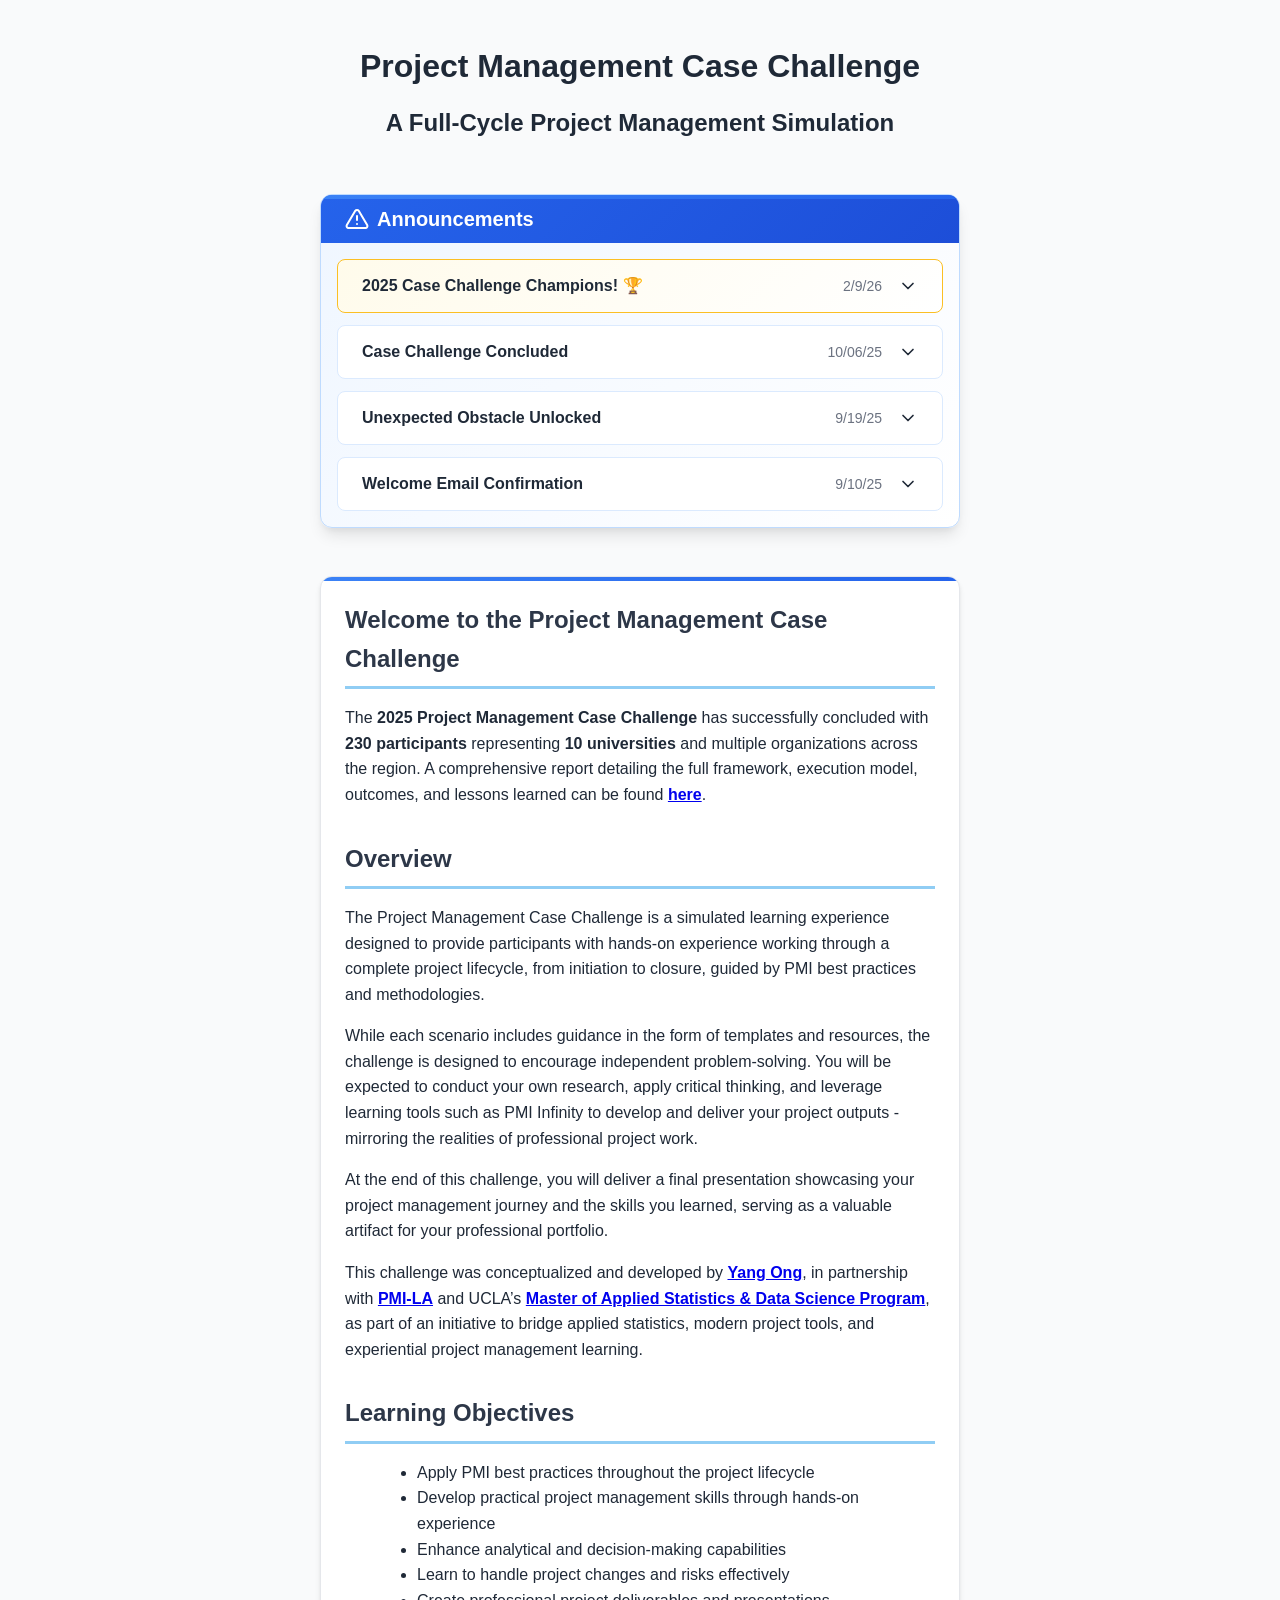
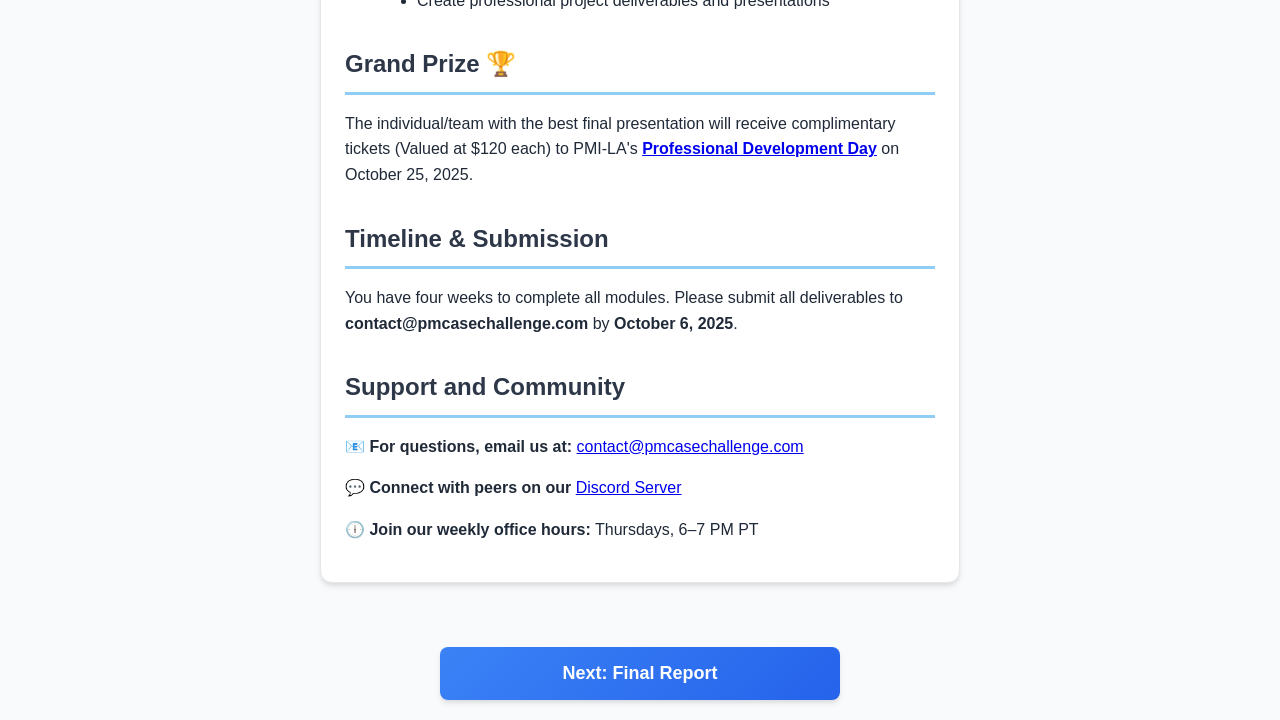
==== index.html @ cd21c866 "added final report to website" ====
<!DOCTYPE html>
<html lang="en">

<head>
    <!-- Google tag (gtag.js) -->
    <script async src="https://www.googletagmanager.com/gtag/js?id=G-WLYJXDPHVJ"></script>
    <script>
        window.dataLayer = window.dataLayer || [];
        function gtag() { dataLayer.push(arguments); }
        gtag('js', new Date());

        gtag('config', 'G-WLYJXDPHVJ');
    </script>

    <meta charset="UTF-8">
    <meta name="viewport" content="width=device-width, initial-scale=1.0">
    <meta name="description"
        content="PMI-LA Case Challenge - A comprehensive hands-on project management lifecycle experience covering initiation, planning, execution, control, and closure phases.">
    <meta name="keywords" content="PMI, project management, case study, UCLA, USC, PMP, lifecycle, PMI-LA">
    <meta name="author" content="PMI-LA in collaboration with UCLA Department of Statistics">

    <!-- Open Graph / Facebook -->
    <meta property="og:type" content="website">
    <meta property="og:url" content="">
    <meta property="og:title" content="Project Management Case Challenge">
    <meta property="og:description"
        content="Experience the complete project management lifecycle through this comprehensive case study challenge.">

    <!-- Twitter -->
    <meta property="twitter:card" content="summary_large_image">
    <meta property="twitter:title" content="Project Management Case Challenge">
    <meta property="twitter:description"
        content="Experience the complete project management lifecycle through this comprehensive case study challenge.">

    <title>Challenge Portal - Project Management Case Challenge</title>
    <link rel="stylesheet" href="styles.css">
    <!-- Favicon -->
    <link rel="apple-touch-icon" sizes="180x180" href="/favicon/apple-touch-icon.png">
    <link rel="icon" type="image/png" sizes="32x32" href="/favicon/favicon-32x32.png">
    <link rel="icon" type="image/png" sizes="16x16" href="/favicon/favicon-16x16.png">
    <link rel="manifest" href="/favicon/site.webmanifest">
    <link rel="shortcut icon" href="/favicon/favicon.ico">
    <meta name="theme-color" content="#ffffff">
    <link rel="icon" type="image/x-icon"
        href="data:image/svg+xml,<svg xmlns='http://www.w3.org/2000/svg' viewBox='0 0 100 100'><text y='.9em' font-size='90'>🏆</text></svg>">
</head>

<body>
    <div id="nav-placeholder"></div>

    <main class="main-content">
        <h1>Project Management Case Challenge</h1>
        <h2>A Full-Cycle Project Management Simulation</h2>

        <div class="announcements-section">
            <div class="announcements-header">
                <svg xmlns="http://www.w3.org/2000/svg" width="24" height="24" viewBox="0 0 24 24" fill="none"
                    stroke="currentColor" stroke-width="2" stroke-linecap="round" stroke-linejoin="round">
                    <path
                        d="M10.29 3.86L1.82 18a2 2 0 0 0 1.71 3h16.94a2 2 0 0 0 1.71-3L13.71 3.86a2 2 0 0 0-3.42 0z" />
                    <line x1="12" y1="9" x2="12" y2="13" />
                    <line x1="12" y1="17" x2="12.01" y2="17" />
                </svg>
                <h3>Announcements</h3>
            </div>
            <div class="announcements-list">
                <div class="announcement-item announcement-winners">
                    <button class="announcement-trigger" aria-expanded="false" aria-controls="announcement-winners">
                        2025 Case Challenge Champions! 🏆
                        <div class="announcement-date-inline">2/9/26</div>
                        <svg class="icon" xmlns="http://www.w3.org/2000/svg" width="20" height="20" viewBox="0 0 24 24"
                            fill="none" stroke="currentColor" stroke-width="2" stroke-linecap="round"
                            stroke-linejoin="round">
                            <polyline points="6 9 12 15 18 9"></polyline>
                        </svg>
                    </button>
                    <div id="announcement-winners" class="announcement-content" aria-hidden="true">
                        <p><strong>Congratulations to our Top 3 Teams</strong>, recognized for the strength of their
                            analysis, structure, and decision-making:</p>

                        <div class="winners-list">
                            <div class="winner-entry gold">
                                <span class="winner-medal">🥇</span>
                                <div class="winner-info">
                                    <strong>Trojan Elevare</strong> <span class="winner-school">(USC)</span>
                                    <div class="winner-members">Xiangyi Han (Cynthia Han) · Zheyu D. · Grace Liu ·
                                        Tianyi (Luka) Liu · Shloke Sanyal</div>
                                </div>
                            </div>
                            <div class="winner-entry silver">
                                <span class="winner-medal">🥈</span>
                                <div class="winner-info">
                                    <strong>The Night Knight at Nine, Victory's Mine and Always Shine</strong> <span
                                        class="winner-school">(USC)</span>
                                    <div class="winner-members">Shen Li · Yiqi Shen · Haofeng Zhang · Jessica Yue (Jiaqi
                                        Yue)</div>
                                </div>
                            </div>
                            <div class="winner-entry bronze">
                                <span class="winner-medal">🥉</span>
                                <div class="winner-info">
                                    <strong>Traveler's Data Derby</strong> <span class="winner-school">(USC)</span>
                                    <div class="winner-members">Izumi K (Izumi Kin) · Van Do · Minzy Sung · Jeremy
                                        LeMenager · Tianzi (Riley) Wu</div>
                                </div>
                            </div>
                        </div>

                        <div class="winners-carousel" id="winnersCarousel">
                            <div class="carousel-viewport">
                                <div class="carousel-track">
                                    <div class="carousel-slide active">
                                        <img src="images/PDD_Group_Photo.jpg"
                                            alt="Professional Development Day Group Photo" loading="lazy">
                                    </div>
                                    <div class="carousel-slide">
                                        <img src="images/1st_Place.jpg" alt="1st Place - Trojan Elevare" loading="lazy">
                                    </div>
                                    <div class="carousel-slide">
                                        <img src="images/2nd_Place.jpg" alt="2nd Place - The Night Knight at Nine"
                                            loading="lazy">
                                    </div>
                                    <div class="carousel-slide">
                                        <img src="images/3rd_Place.jpg" alt="3rd Place - Traveler's Data Derby"
                                            loading="lazy">
                                    </div>
                                </div>
                            </div>
                            <button class="carousel-btn carousel-prev" aria-label="Previous image">&#10094;</button>
                            <button class="carousel-btn carousel-next" aria-label="Next image">&#10095;</button>
                            <div class="carousel-dots">
                                <button class="carousel-dot active" data-index="0" aria-label="Slide 1"></button>
                                <button class="carousel-dot" data-index="1" aria-label="Slide 2"></button>
                                <button class="carousel-dot" data-index="2" aria-label="Slide 3"></button>
                                <button class="carousel-dot" data-index="3" aria-label="Slide 4"></button>
                            </div>
                        </div>
                    </div>
                </div>
                <div class="announcement-item">
                    <button class="announcement-trigger" aria-expanded="false" aria-controls="announcement-3">
                        Case Challenge Concluded
                        <div class="announcement-date-inline">10/06/25</div>
                        <svg class="icon" xmlns="http://www.w3.org/2000/svg" width="20" height="20" viewBox="0 0 24 24"
                            fill="none" stroke="currentColor" stroke-width="2" stroke-linecap="round"
                            stroke-linejoin="round">
                            <polyline points="6 9 12 15 18 9"></polyline>
                        </svg>
                    </button>
                    <div id="announcement-3" class="announcement-content" aria-hidden="true">
                        <p>The case challenge has officially concluded. Thank you for your participation! Results will
                            be announced soon.</p>
                    </div>
                </div>
                <div class="announcement-item">
                    <button class="announcement-trigger" aria-expanded="false" aria-controls="announcement-2">
                        Unexpected Obstacle Unlocked
                        <div class="announcement-date-inline">9/19/25</div>
                        <svg class="icon" xmlns="http://www.w3.org/2000/svg" width="20" height="20" viewBox="0 0 24 24"
                            fill="none" stroke="currentColor" stroke-width="2" stroke-linecap="round"
                            stroke-linejoin="round">
                            <polyline points="6 9 12 15 18 9"></polyline>
                        </svg>
                    </button>
                    <div id="announcement-2" class="announcement-content" aria-hidden="true">
                        <p>The passcode for the unexpected obstacle scenario has been sent out via email to all
                            participants. If you did not, please contact us at <a
                                href="mailto:contact@pmcasechallenge.com">contact@pmcasechallenge.com</a>.</p>
                    </div>
                </div>
                <div class="announcement-item">
                    <button class="announcement-trigger" aria-expanded="false" aria-controls="announcement-1">
                        Welcome Email Confirmation
                        <div class="announcement-date-inline">9/10/25</div>
                        <svg class="icon" xmlns="http://www.w3.org/2000/svg" width="20" height="20" viewBox="0 0 24 24"
                            fill="none" stroke="currentColor" stroke-width="2" stroke-linecap="round"
                            stroke-linejoin="round">
                            <polyline points="6 9 12 15 18 9"></polyline>
                        </svg>
                    </button>
                    <div id="announcement-1" class="announcement-content" aria-hidden="true">
                        <p>Participants who registered before 9/8 should have received a welcome email titled "Welcome
                            to the PMI-LA Case Challenge!" (It might be in your spam folder). If you did not receive it,
                            please contact us at <a
                                href="mailto:contact@pmcasechallenge.com">contact@pmcasechallenge.com</a>
                            to confirm your registration.</p>
                    </div>
                </div>
            </div>
        </div>

        <section class="content-section">
            <div class="section-content">
                <h2>Welcome to the Project Management Case Challenge</h2>

                <p>The <b>2025 Project Management Case Challenge</b> has successfully concluded with <b>230
                        participants</b> representing <b>10 universities</b> and multiple organizations across the
                    region. A comprehensive report detailing the full framework, execution model, outcomes, and lessons
                    learned can be found <a href="report/PM_Case_Challenge_Final_Report.pdf"
                        target="_blank"><b>here</b></a>.
                </p>

                <h2>Overview</h2>
                <div class="overview-content">
                    <p>The Project Management Case Challenge is a simulated learning experience designed to provide
                        participants with hands-on experience working through
                        a complete project lifecycle, from initiation to closure, guided by PMI best practices and
                        methodologies.</p>
                    <p>While each scenario includes guidance in the form of templates and resources, the challenge is
                        designed to encourage independent problem-solving.
                        You will be expected to conduct your own research, apply critical thinking, and leverage
                        learning tools such as PMI Infinity to develop and deliver
                        your project outputs - mirroring the realities of professional project work.</p>
                    <p>At the end of this challenge, you will deliver a final presentation showcasing your project
                        management journey and the skills you learned, serving as a valuable artifact for your
                        professional portfolio.</p>
                </div>

                <p>This challenge was conceptualized and developed by <b><a href="https://www.linkedin.com/in/yang-ong/"
                            target="_blank">Yang Ong</a></b>,
                    in partnership with <b><a href="https://pmi-la.org/" target="_blank">PMI-LA</a></b>
                    and UCLA’s <b><a href="https://master.stat.ucla.edu/" target="_blank">Master of Applied Statistics &
                            Data Science Program</a></b>, as part of an initiative to bridge applied statistics,
                    modern project tools, and experiential project management learning.</p>

                <h2>Learning Objectives</h2>
                <ul>
                    <li>Apply PMI best practices throughout the project lifecycle</li>
                    <li>Develop practical project management skills through hands-on experience</li>
                    <li>Enhance analytical and decision-making capabilities</li>
                    <li>Learn to handle project changes and risks effectively</li>
                    <li>Create professional project deliverables and presentations</li>
                </ul>

                <h2>Grand Prize 🏆</h2>
                <p>The individual/team with the best final presentation will receive complimentary tickets (Valued at
                    $120 each) to PMI-LA's <strong><a href="https://pmi-la.org/calendar?eventId=408"
                            target="_blank">Professional Development Day</a></strong> on October 25, 2025.</p>

                <h2>Timeline & Submission</h2>
                <p>You have four weeks to complete all modules. Please submit all deliverables to
                    <strong>contact@pmcasechallenge.com</strong> by <strong>October 6, 2025</strong>.
                </p>

                <h2>Support and Community</h2>
                <p>📧 <b>For questions, email us at:</b> <a
                        href="mailto:contact@pmcasechallenge.com">contact@pmcasechallenge.com</a></p>
                <p>💬 <b>Connect with peers on our</b> <a href="https://discord.gg/9Ban7r3ssU">Discord Server</a></p>
                <p>🕕 <b>Join our weekly office hours:</b> Thursdays, 6–7 PM PT</p>
            </div>
        </section>

        <div class="navigation-buttons">
            <a href="report.html" class="button">Next: Final Report</a>
        </div>
    </main>

    <script src="navigation.js"></script>
    <script src="config.js"></script>
    <script src="countdown.js"></script>
    <script src="announcements.js"></script>
</body>

</html>
---- styles.css ----
/*! 
 * PMI-LA Case Study Challenge Stylesheet
 * Modern, responsive design for educational tech platform
 * Includes normalize.css v8.0.1 integration
 */

/* ==========================================================================
   CSS RESET & NORMALIZE (integrated)
   ========================================================================== */
html {
  line-height: 1.15;
  -webkit-text-size-adjust: 100%;
}

body {
  margin: 0;
}

main {
  display: block;
}

hr {
  box-sizing: content-box;
  height: 0;
  overflow: visible;
}

pre {
  font-family: monospace, monospace;
  font-size: 1em;
}

a {
  background-color: transparent;
}

b,
strong {
  font-weight: bolder;
}

small {
  font-size: 80%;
}

button,
input,
select,
textarea {
  font-family: inherit;
  font-size: 100%;
  line-height: 1.15;
  margin: 0;
}

button,
input {
  overflow: visible;
}

button,
select {
  text-transform: none;
}

button,
[type="button"],
[type="reset"],
[type="submit"] {
  -webkit-appearance: button;
}

button::-moz-focus-inner,
[type="button"]::-moz-focus-inner,
[type="reset"]::-moz-focus-inner,
[type="submit"]::-moz-focus-inner {
  border-style: none;
  padding: 0;
}

button:-moz-focusring,
[type="button"]:-moz-focusring,
[type="reset"]:-moz-focusring,
[type="submit"]:-moz-focusring {
  outline: 1px dotted ButtonText;
}

details {
  display: block;
}

summary {
  display: list-item;
}

template {
  display: none;
}

[hidden] {
  display: none;
}

/* ==========================================================================
   DESIGN SYSTEM - CSS CUSTOM PROPERTIES
   ========================================================================== */
:root {
  /* Color System */
  --primary-50: #eff6ff;
  --primary-100: #dbeafe;
  --primary-200: #bfdbfe;
  --primary-300: #93c5fd;
  --primary-400: #60a5fa;
  --primary-500: #3b82f6;
  --primary-600: #2563eb;
  --primary-700: #1d4ed8;
  --primary-800: #1e40af;
  --primary-900: #1e3a8a;

  --gray-50: #f9fafb;
  --gray-100: #f3f4f6;
  --gray-200: #e5e7eb;
  --gray-300: #d1d5db;
  --gray-400: #9ca3af;
  --gray-500: #6b7280;
  --gray-600: #4b5563;
  --gray-700: #374151;
  --gray-800: #1f2937;
  --gray-900: #111827;

  --success-500: #10b981;
  --warning-500: #f59e0b;
  --error-500: #ef4444;

  /* Typography */
  --font-family-sans: -apple-system, BlinkMacSystemFont, 'Segoe UI', Roboto, 'Helvetica Neue', Arial, sans-serif;
  --font-family-mono: 'SF Mono', Monaco, 'Cascadia Code', 'Roboto Mono', Consolas, 'Courier New', monospace;

  /* Spacing Scale */
  --space-1: 0.25rem;
  --space-2: 0.5rem;
  --space-3: 0.75rem;
  --space-4: 1rem;
  --space-5: 1.25rem;
  --space-6: 1.5rem;
  --space-8: 2rem;
  --space-10: 2.5rem;
  --space-12: 3rem;
  --space-16: 4rem;
  --space-20: 5rem;

  /* Layout */
  --sidebar-width: 320px;
  --content-max-width: 900px;
  --header-height: 60px;

  /* Shadows */
  --shadow-sm: 0 1px 2px 0 rgba(0, 0, 0, 0.05);
  --shadow-md: 0 4px 6px -1px rgba(0, 0, 0, 0.1), 0 2px 4px -1px rgba(0, 0, 0, 0.06);
  --shadow-lg: 0 10px 15px -3px rgba(0, 0, 0, 0.1), 0 4px 6px -2px rgba(0, 0, 0, 0.05);
  --shadow-xl: 0 20px 25px -5px rgba(0, 0, 0, 0.1), 0 10px 10px -5px rgba(0, 0, 0, 0.04);

  /* Border Radius */
  --radius-sm: 0.25rem;
  --radius-md: 0.375rem;
  --radius-lg: 0.5rem;
  --radius-xl: 0.75rem;
  --radius-2xl: 1rem;
  --radius-full: 9999px;

  /* Transitions */
  --transition-fast: 150ms ease;
  --transition-base: 250ms ease;
  --transition-slow: 350ms ease;
}

/* ==========================================================================
   BASE STYLES
   ========================================================================== */
* {
  box-sizing: border-box;
}

html {
  font-size: 16px;
  scroll-behavior: smooth;
}

body {
  font-family: var(--font-family-sans);
  line-height: 1.6;
  color: var(--gray-800);
  background-color: var(--gray-50);
  display: flex;
  min-height: 100vh;
  -webkit-font-smoothing: antialiased;
  -moz-osx-font-smoothing: grayscale;
}

/* ==========================================================================
   SIDEBAR NAVIGATION
   ========================================================================== */
/* Sidebar Navigation */
.sidebar {
  background-color: #edf7ff;
  /* Very light blue background */
  position: fixed;
  top: 0;
  left: 0;
  width: 300px;
  height: 100vh;
  overflow-y: auto;
  padding: 20px;
  border-right: 1px solid #e0e0e0;
  transition: transform 0.3s ease;
  z-index: 1000;
}

@media (max-width: 1024px) {
  .sidebar {
    transform: translateX(-100%);
    /* Hide by default on mobile */
  }

  .sidebar.active {
    transform: translateX(0);
    /* Show when active */
  }
}

.sidebar h1 {
  font-size: 1.5rem;
  font-weight: 700;
  margin-bottom: var(--space-6);
  color: var(--primary-800);
  text-align: center;
  padding-bottom: var(--space-4);
  border-bottom: 4px solid var(--primary-200);
  background: linear-gradient(135deg, var(--primary-600), var(--primary-700));
  -webkit-background-clip: text;
  -webkit-text-fill-color: transparent;
  background-clip: text;
}

.sidebar ul {
  list-style: none;
  margin: 0;
  padding: 0;
}

.sidebar li {
  margin-bottom: var(--space-1);
}

.sidebar a {
  color: var(--gray-700);
  text-decoration: none;
  display: block;
  padding: var(--space-3) var(--space-4);
  border-radius: var(--radius-lg);
  transition: all var(--transition-base);
  font-size: 0.9375rem;
  font-weight: 500;
  border-left: 3px solid transparent;
  position: relative;
  overflow: hidden;
}

.sidebar a::before {
  content: '';
  position: absolute;
  top: 0;
  left: 0;
  right: 0;
  bottom: 0;
  background: linear-gradient(135deg, var(--primary-100), var(--primary-50));
  opacity: 0;
  transition: opacity var(--transition-base);
  z-index: -1;
}

.sidebar a:hover {
  color: var(--primary-700);
  transform: translateX(var(--space-1));
  border-left-color: var(--primary-400);
  box-shadow: var(--shadow-md);
}

.sidebar a:hover::before {
  opacity: 1;
}

.sidebar a.active {
  background: linear-gradient(135deg, var(--primary-100), var(--primary-50));
  color: var(--primary-800);
  font-weight: 600;
  border-left-color: var(--primary-600);
  box-shadow: var(--shadow-md);
}

.sidebar .sub-item {
  padding-left: var(--space-8);
  font-size: 0.875rem;
}

.sidebar .sub-item .sub-item {
  padding-left: var(--space-10);
  font-size: 0.8125rem;
}

/* Navigation Intro Section Styling */
.sidebar .intro-section a {
  display: block;
  padding: 8px 12px;
  border-radius: 4px;
  margin: 4px 0;
}

.sidebar .intro-section a:hover {
  background-color: #cce7ff;
  /* Slightly darker blue on hover */
}

.sidebar .intro-section a[aria-current="page"],
.sidebar .intro-section a.active {
  background-color: #a0cdf7;
  /* Darker blue for selected state */
}

/* Navigation Divider Styling */

/* Ensure divider spans full width */
.sidebar ul .nav-divider {
  margin-left: -20px;
  margin-right: -20px;
  padding: 0 20px;
}

/* ==========================================================================
   MAIN CONTENT LAYOUT
   ========================================================================== */
/* Main content layout adjustments */
.main-content {
  margin-left: 300px;
  /* Width of nav sidebar */
  margin-right: 280px;
  /* Width of right sidebar */
  padding: var(--space-12) var(--space-8);
  display: flex;
  flex-direction: column;
  align-items: center;
  /* Center children horizontally */
  width: calc(100% - 580px);
  /* Total width minus both sidebars */
}

@media (max-width: 1024px) {
  .main-content {
    margin-left: 0;
    margin-right: 0;
    width: 100%;
    padding: var(--space-6) var(--space-4);
  }
}

/* Card Components */
.main-content section {
  margin-bottom: 2rem;
  padding: var(--space-6);
  background: white;
  border-radius: var(--radius-xl);
  box-shadow: var(--shadow-md);
  border: 1px solid var(--gray-200);
  transition: all var(--transition-base);
  position: relative;
  overflow: hidden;
  width: 100%;
  /* Take full width of the centered container */
}

.main-content section::before {
  content: '';
  position: absolute;
  top: 0;
  left: 0;
  right: 0;
  height: 4px;
  background: linear-gradient(135deg, var(--primary-500), var(--primary-600));
}

.main-content section:hover {
  box-shadow: var(--shadow-lg);
  transform: translateY(-2px);
}

/* Button Components */
.button {
  display: inline-flex;
  align-items: center;
  justify-content: center;
  padding: var(--space-3) var(--space-6);
  background: linear-gradient(135deg, var(--primary-500), var(--primary-600));
  color: white;
  text-decoration: none;
  border-radius: var(--radius-lg);
  font-weight: 600;
  font-size: 1.125rem;
  transition: all var(--transition-base);
  border: none;
  cursor: pointer;
  box-shadow: var(--shadow-md);
  position: relative;
  overflow: hidden;
}

.button::before {
  content: '';
  position: absolute;
  top: 0;
  left: -100%;
  width: 100%;
  height: 100%;
  background: linear-gradient(90deg, transparent, rgba(255, 255, 255, 0.2), transparent);
  transition: left var(--transition-slow);
}

.button:hover {
  transform: translateY(-2px);
  box-shadow: var(--shadow-lg);
  background: linear-gradient(135deg, var(--primary-600), var(--primary-700));
}

.button:hover::before {
  left: 100%;
}

.button:active {
  transform: translateY(0);
}

/* Navigation Buttons */
.navigation-buttons {
  display: flex;
  justify-content: center;
  gap: var(--space-8);
  margin-top: var(--space-8);
  width: 100%;
}

.navigation-buttons .button {
  flex: 1;
  /* Make buttons take equal width */
  max-width: 400px;
  /* Prevent buttons from getting too wide */
  text-align: center;
  white-space: normal;
  /* Allow text to wrap if needed */
}

/* Mystery Button System */
.scenario-buttons {
  display: flex;
  gap: var(--space-4);
  justify-content: center;
  margin: var(--space-8) 0;
  flex-wrap: wrap;
}

.mystery-button {
  background: linear-gradient(135deg, #667eea 0%, #764ba2 100%);
  color: white;
  border: none;
  padding: var(--space-4) var(--space-8);
  border-radius: var(--radius-full);
  font-size: 1.125rem;
  font-weight: 600;
  cursor: pointer;
  transition: all var(--transition-base);
  box-shadow: var(--shadow-lg);
  position: relative;
  overflow: hidden;
  min-width: 160px;
}

.mystery-button::before {
  content: '';
  position: absolute;
  top: 50%;
  left: 50%;
  width: 0;
  height: 0;
  background: rgba(255, 255, 255, 0.2);
  border-radius: 50%;
  transition: all var(--transition-slow);
  transform: translate(-50%, -50%);
}

.mystery-button:hover {
  transform: translateY(-4px);
  box-shadow: var(--shadow-xl);
}

.mystery-button:hover::before {
  width: 300px;
  height: 300px;
}

.mystery-button:active {
  transform: translateY(-2px);
}

.mystery-button.selected {
  background: linear-gradient(135deg, var(--success-500), #059669);
  box-shadow: 0 4px 15px rgba(16, 185, 129, 0.4);
}

.scenario-content {
  margin-top: var(--space-8);
  padding: var(--space-8);
  background: linear-gradient(135deg, var(--primary-50), var(--gray-50));
  border-radius: var(--radius-xl);
  border: 1px solid var(--primary-200);
  animation: fadeInUp 0.5s ease-out;
  box-shadow: var(--shadow-md);
}

@keyframes fadeInUp {
  from {
    opacity: 0;
    transform: translateY(20px);
  }

  to {
    opacity: 1;
    transform: translateY(0);
  }
}

/* Placeholder Text */
.placeholder-text {
  color: var(--gray-500);
  font-style: italic;
  padding: var(--space-4);
  background: var(--gray-100);
  border-radius: var(--radius-lg);
  border-left: 4px solid var(--gray-300);
}

/* Overview Components */
.overview-content {
  color: var(--gray-800);
}

.overview-content p {
  color: var(--gray-800);
  text-decoration: none;
}

.overview {
  background: linear-gradient(135deg, var(--primary-50), var(--gray-50));
  border: 1px solid var(--primary-200);
}

.lifecycle-overview {
  margin-top: var(--space-8);
}

.lifecycle-stages {
  display: grid;
  grid-template-columns: repeat(auto-fit, minmax(200px, 1fr));
  gap: var(--space-6);
  margin-top: var(--space-6);
}

.stage {
  background: white;
  padding: var(--space-6);
  border-radius: var(--radius-lg);
  box-shadow: var(--shadow-sm);
  border: 1px solid var(--gray-200);
  transition: all var(--transition-base);
  text-align: center;
}

.stage:hover {
  transform: translateY(-4px);
  box-shadow: var(--shadow-md);
}

.stage h5 {
  color: var(--primary-700);
  font-weight: 700;
  margin-bottom: var(--space-2);
}

/* Timeline Components */
.timeline-breakdown {
  display: grid;
  grid-template-columns: repeat(auto-fit, minmax(200px, 1fr));
  gap: var(--space-4);
  margin-top: var(--space-6);
}

.timeline-item {
  background: linear-gradient(135deg, var(--primary-50), white);
  padding: var(--space-4);
  border-radius: var(--radius-lg);
  border: 1px solid var(--primary-200);
  text-align: center;
  transition: all var(--transition-base);
}

.timeline-item:hover {
  transform: scale(1.02);
  box-shadow: var(--shadow-md);
}

.timeline-item h5 {
  color: var(--primary-700);
  font-weight: 700;
}

/* Links */
.discord-link {
  color: var(--primary-600);
  text-decoration: underline;
  font-weight: 600;
  transition: color var(--transition-fast);
}

.discord-link:hover {
  color: var(--primary-700);
}

/* Start Button */
.start-button {
  text-align: center;
  margin-top: var(--space-16);
}

.start-button .button {
  font-size: 1.125rem;
  padding: var(--space-4) var(--space-10);
  background: linear-gradient(135deg, var(--success-500), #059669);
}

.start-button .button:hover {
  background: linear-gradient(135deg, #059669, #047857);
}

/* Remove custom guidelines styling */
.challenge-overview,
.module-components,
.rubric-sections {
  /* Reset to default styles */
  margin: 0;
  padding: 0;
}

.main-content ul,
.main-content ol {
  margin-left: 2rem;
}

/* Basic table styling */
.rubric-table {
  width: 100%;
  border-collapse: collapse;
  margin: 1rem 0;
}

.rubric-table th,
.rubric-table td {
  padding: 0.75rem;
  text-align: left;
  border: 1px solid #ddd;
}

.rubric-table th {
  background-color: #f5f5f5;
  font-weight: bold;
}

.rubric-table tr:nth-child(even) {
  background-color: #f9f9f9;
}

/* Content Table Styling */
.content-table {
  width: 100%;
  border-collapse: collapse;
  margin: 1rem 0;
}

.content-table td {
  padding: 1rem;
  border-bottom: 1px solid #e2e8f0;
  vertical-align: top;
}

.content-table tr:last-child td {
  border-bottom: none;
}

.content-table td:first-child {
  width: 25%;
  white-space: nowrap;
  color: #2d3748;
}

.content-table td:last-child {
  color: #4a5568;
}

.content-table tr:hover {
  background-color: #f7fafc;
}

/* Event Card Grid Styling */
.event-card-grid {
  display: grid;
  grid-template-columns: repeat(3, 1fr);
  gap: 2rem;
  margin: 2rem 0;
}

.event-detail {
  text-align: center;
  padding: 1.5rem;
  background: white;
  border-radius: var(--radius-lg);
  box-shadow: var(--shadow-sm);
}

.event-detail strong {
  display: block;
  margin-bottom: 1rem;
  color: var(--primary-600);
  font-size: 1.1rem;
}

.event-detail p {
  margin: 0;
  line-height: 1.5;
}

/* Content Section Styling */
.content-section {
  margin-bottom: 2rem;
}

.section-content h2 {
  color: #2d3748;
  font-size: 1.5rem;
  margin-top: 2rem;
  margin-bottom: 1rem;
  padding-bottom: 0.5rem;
  border-bottom: 3px solid #90cdf4;
}

.section-content h2:first-child {
  margin-top: 0;
}

.section-content p {
  margin-bottom: 1rem;
  line-height: 1.6;
}

.section-content ul {
  margin-bottom: 2rem;
}

/* Resource Category Styling */
.resource-category {
  margin-bottom: 2rem;
}

.resource-category h3 {
  color: #2d3748;
  font-size: 1.1rem;
  margin-bottom: 1rem;
}

.document-links {
  display: flex;
  flex-direction: column;
  gap: 0.75rem;
  align-items: flex-start;
  /* Align items to the start of the container */
}

.document-links-group {
  display: flex;
  flex-direction: column;
  gap: 0.75rem;
  align-items: flex-start;
  /* Align items to the start of the container */
}

.document-link {
  display: inline-flex;
  /* Changed to inline-flex */
  align-items: center;
  padding: 0.75rem 1rem;
  background-color: #f7fafc;
  border: 1px solid #e2e8f0;
  border-radius: 6px;
  color: #2d3748;
  text-decoration: none;
  transition: all 0.2s ease;
  white-space: nowrap;
  /* Keep text in one line */
}

.document-link:hover {
  background-color: #edf2f7;
  border-color: #cbd5e0;
  transform: translateY(-1px);
  box-shadow: 0 2px 4px rgba(0, 0, 0, 0.05);
}

.document-link .icon {
  margin-right: 0.75rem;
  font-size: 1.25rem;
}

/* ==========================================================================
   RESPONSIVE DESIGN
   ========================================================================== */

/* Tablet */
@media (max-width: 1024px) {
  :root {
    --sidebar-width: 280px;
  }

  .main-content {
    padding: var(--space-8) var(--space-6);
  }

  .lifecycle-stages {
    grid-template-columns: repeat(auto-fit, minmax(180px, 1fr));
  }
}

/* Mobile */
@media (max-width: 768px) {
  body {
    flex-direction: column;
  }

  .sidebar {
    width: 85%;
    max-width: 300px;
  }

  .right-sidebar {
    width: 85%;
    max-width: 300px;
  }

  .main-content {
    margin-left: 0;
    margin-right: 0;
    padding: var(--space-6) var(--space-4);
    width: 100%;
  }

  .main-content h1 {
    font-size: 2rem;
    margin-bottom: var(--space-6);
  }

  /* Adjust grid layouts for mobile */
  .event-card-grid,
  .timeline-breakdown,
  .lifecycle-stages {
    grid-template-columns: 1fr;
    gap: var(--space-4);
  }

  /* Make tables scrollable on mobile */
  .table-container {
    overflow-x: auto;
    -webkit-overflow-scrolling: touch;
    margin: 0 -1rem;
    padding: 0 1rem;
  }

  /* Adjust buttons for better mobile tapping */
  .button,
  .mystery-button,
  .document-link {
    padding: var(--space-4) var(--space-6);
    min-height: 44px;
    /* Minimum tap target size */
  }

  .navigation-buttons {
    flex-direction: column;
    gap: var(--space-4);
  }

  .navigation-buttons .button {
    width: 100%;
  }

  /* Improve readability on mobile */
  p,
  li {
    font-size: 1rem;
    line-height: 1.6;
  }

  h2 {
    font-size: 2rem;
  }

  h3 {
    font-size: 1.5rem;
  }

  /* Adjust spacing */
  .section {
    margin-bottom: var(--space-8);
    padding: var(--space-4);
  }
}

/* Small Mobile */
@media (max-width: 480px) {
  .main-content {
    padding: var(--space-4) var(--space-3);
  }

  .main-content section {
    padding: var(--space-6);
    margin-bottom: var(--space-8);
  }

  .navigation-buttons {
    flex-direction: column;
    align-items: center;
  }
}

/* ==========================================================================
   ACCESSIBILITY & FOCUS STATES
   ========================================================================== */
@media (prefers-reduced-motion: reduce) {
  * {
    animation-duration: 0.01ms !important;
    animation-iteration-count: 1 !important;
    transition-duration: 0.01ms !important;
  }
}

.button:focus,
.mystery-button:focus,
.sidebar a:focus {
  outline: 2px solid var(--primary-500);
  outline-offset: 2px;
}

/* High contrast mode support */
@media (prefers-contrast: high) {
  :root {
    --primary-500: #1d4ed8;
    --gray-700: #000000;
    --gray-800: #000000;
  }
}

/* Right Sidebar */
.right-sidebar {
  position: fixed;
  top: 0;
  right: 0;
  width: 280px;
  height: 100vh;
  background-color: #edf7ff;
  padding: 20px;
  border-left: 1px solid #e2e8f0;
  box-shadow: -2px 0 4px rgba(0, 0, 0, 0.05);
  transition: transform 0.3s ease;
  z-index: 1000;
}

@media (max-width: 1024px) {
  .right-sidebar {
    transform: translateX(100%);
    /* Hide by default on mobile */
    width: 100%;
    max-width: 280px;
  }

  .right-sidebar.active {
    transform: translateX(0);
    /* Show when active */
  }
}

/* Countdown Widget */
.countdown-widget {
  margin-top: 20px;
  background: white;
  border-radius: 12px;
  padding: 20px;
  box-shadow: 0 4px 6px rgba(0, 0, 0, 0.05);
}

.current-date {
  margin-bottom: 25px;
}

.date-display {
  text-align: left;
}

.date-display h3 {
  font-size: 1.0rem;
  font-weight: 700;
  color: #1a202c;
  margin-bottom: 4px;
}

.date-display p {
  font-size: 1.1rem;
  font-weight: 600;
  color: #1a202c;
}

.progress-section {
  padding: 15px 0;
}

.progress-container {
  margin-bottom: 25px;
}

.progress-label {
  font-size: 0.9rem;
  color: #4a5568;
  margin-bottom: 8px;
  font-weight: 500;
}

.progress-bar {
  width: 100%;
  height: 20px;
  /* Increased from 10px */
  background-color: #e2e8f0;
  border-radius: 10px;
  /* Increased to match new height */
  overflow: hidden;
  position: relative;
}

#progress-fill {
  height: 100%;
  background: linear-gradient(90deg, #4299e1, #2b6cb0);
  transition: width 0.5s ease;
  position: relative;
}

.progress-text {
  position: absolute;
  left: 50%;
  top: 50%;
  transform: translate(-50%, -50%);
  font-size: 0.9rem;
  color: white;
  font-weight: 700;
  text-shadow: 0 1px 2px rgba(0, 0, 0, 0.3);
  z-index: 1;
  padding: 0 6px;
  white-space: nowrap;
}

/* Add a dark background behind the text for better visibility when progress is low */
.progress-text::before {
  content: '';
  position: absolute;
  left: -4px;
  right: -4px;
  top: -4px;
  bottom: -4px;
  background: rgba(0, 0, 0, 0.2);
  border-radius: 3px;
  z-index: -1;
}

.countdown-info {
  display: flex;
  flex-direction: column;
  gap: 20px;
}

.next-module h4,
.final-deadline h4 {
  font-size: 1.1rem;
  color: #1a202c;
  margin-bottom: 4px;
  font-weight: 700;
}

.next-module p,
.final-deadline p {
  font-size: 0.9rem;
  color: #1a202c;
  font-weight: 600;
  line-height: 1.4;
}

/* Adjust main content margin for right sidebar */
.main-content {
  margin-left: 300px;
  /* Only nav sidebar width */
  margin-right: 300px;
  /* Right sidebar width + padding */
  padding: 20px;
}

.main-content h1+h2 {
  margin-top: -10px;
  /* Reduce space between h1 and h2 */
}

/* Mobile Menu Button */
.menu-button {
  display: none;
  position: fixed;
  top: 1rem;
  left: 1rem;
  z-index: 1100;
  background: var(--primary-600);
  color: white;
  border: none;
  padding: 0.5rem;
  border-radius: var(--radius-md);
  cursor: pointer;
  box-shadow: var(--shadow-md);
}

.menu-button.right {
  left: auto;
  right: 1rem;
}

/* Overlay */
.sidebar-overlay {
  display: none;
  position: fixed;
  top: 0;
  left: 0;
  right: 0;
  bottom: 0;
  background: rgba(0, 0, 0, 0.5);
  z-index: 999;
  opacity: 0;
  transition: opacity 0.3s ease;
}

.sidebar-overlay.active {
  opacity: 1;
}

@media (max-width: 1024px) {
  .menu-button {
    display: block;
  }

  .sidebar-overlay {
    display: block;
  }
}

/* Remove left sidebar styles */
.left-sidebar {
  display: none;
}

/* Case Image Styling */
.case-image {
  margin: 2rem 0;
  text-align: center;
}

.overview-image {
  max-width: 100%;
  height: auto;
  border-radius: 8px;
  box-shadow: 0 4px 6px rgba(0, 0, 0, 0.1);
}

/* Initiation Overview Styling */
.initiation-overview h3 {
  color: #2d3748;
  font-size: 1.2rem;
  margin-top: 1.5rem;
  margin-bottom: 1rem;
}

.initiation-overview ul {
  margin-bottom: 2rem;
}

.initiation-overview ol {
  margin-top: 1.5rem;
  padding-left: 2.5rem;
}

.initiation-overview ol li {
  margin-bottom: 1.5rem;
  line-height: 1.6;
}

.initiation-overview ol li strong {
  color: #2d3748;
  display: block;
  margin-bottom: 0.5rem;
  font-size: 1.1rem;
}

/* Submission Section Styling */
.submission-section {
  margin-top: 2rem;
  padding: 0 1rem;
}

.submission-section .info-box {
  background: linear-gradient(135deg, var(--primary-50), white);
  padding: var(--space-6);
  border-radius: var(--radius-lg);
  border: 2px solid var(--primary-200);
  box-shadow: var(--shadow-md);
}

.submission-section h3 {
  color: var(--primary-800);
  font-size: 1.2rem;
  font-weight: 700;
  margin-bottom: var(--space-4);
}

.submission-section h4 {
  color: var(--primary-700);
  font-size: 1.1rem;
  font-weight: 600;
  margin: var(--space-4) 0 var(--space-2);
}

.submission-section p {
  margin-bottom: var(--space-2);
  color: var(--gray-700);
}

.submission-section ol {
  margin: var(--space-4) 0;
  padding-left: var(--space-8);
}

.submission-section ol li {
  margin-bottom: var(--space-2);
  color: var(--gray-700);
}

/* Announcements Section Styling */
.announcements-section {
  margin: 2rem 0 3rem 0;
  border-radius: var(--radius-xl);
  background: linear-gradient(135deg, var(--primary-50), white);
  border: 1px solid var(--primary-200);
  overflow: hidden;
  box-shadow: var(--shadow-lg);
  max-width: 900px;
  width: 100%;
  position: relative;
}

.announcements-section::before {
  content: '';
  position: absolute;
  top: 0;
  left: 0;
  right: 0;
  height: 4px;
  background: linear-gradient(135deg, var(--primary-500), var(--primary-600));
  z-index: 1;
}

.announcements-header {
  background: linear-gradient(135deg, var(--primary-600), var(--primary-700));
  color: white;
  padding: var(--space-2) var(--space-6);
  /* Reduced from var(--space-4) var(--space-6) */
  display: flex;
  align-items: center;
  gap: var(--space-2);
}

.announcements-header h3 {
  margin: 0;
  font-size: 1.25rem;
  /* Reduced from 1.25rem */
  font-weight: 600;
}

.announcements-list {
  padding: var(--space-4);
}

.announcement-item {
  border: 1px solid var(--primary-100);
  border-radius: var(--radius-lg);
  background: white;
  margin-bottom: var(--space-3);
  transition: all var(--transition-base);
}

.announcement-item:last-child {
  margin-bottom: 0;
}

.announcement-trigger {
  width: 100%;
  padding: var(--space-4) var(--space-6);
  background: none;
  border: none;
  display: flex;
  align-items: center;
  gap: var(--space-4);
  cursor: pointer;
  color: var(--gray-800);
  font-weight: 600;
  text-align: left;
  transition: all var(--transition-base);
}

.announcement-trigger:hover {
  background: var(--primary-50);
}

.announcement-trigger .icon {
  transition: transform var(--transition-base);
}

.announcement-trigger[aria-expanded="true"] .icon {
  transform: rotate(180deg);
}

.announcement-content {
  max-height: 0;
  overflow: hidden;
  transition: all var(--transition-base);
  padding: 0 var(--space-6);
  opacity: 0;
}

.announcement-content[aria-hidden="false"] {
  max-height: 500px;
  padding: var(--space-4) var(--space-6);
  opacity: 1;
}

.announcement-date {
  font-size: 0.875rem;
  color: var(--gray-500);
  margin-top: var(--space-2);
}

.announcement-date-inline {
  margin-left: auto;
  color: var(--gray-500);
  font-size: 0.875rem;
  font-weight: normal;
}

/* Resource Section Styling */
.resource-category {
  margin-bottom: 2rem;
}

.resource-category h3 {
  color: #2d3748;
  font-size: 1.1rem;
  margin-bottom: 1rem;
}

.document-links {
  display: flex;
  flex-direction: column;
  gap: 0.75rem;
}

.document-link {
  display: flex;
  align-items: center;
  padding: 0.75rem 1rem;
  background-color: #f7fafc;
  border: 1px solid #e2e8f0;
  border-radius: 6px;
  color: #2d3748;
  text-decoration: none;
  transition: all 0.2s ease;
}

.document-link:hover {
  background-color: #edf2f7;
  border-color: #cbd5e0;
  transform: translateY(-1px);
  box-shadow: 0 2px 4px rgba(0, 0, 0, 0.05);
}

.document-link .icon {
  margin-right: 0.75rem;
  font-size: 1.25rem;
}

.button.start-journey {
  background: linear-gradient(135deg, var(--success-500), #059669);
}

.button.start-journey:hover {
  background: linear-gradient(135deg, #059669, #047857);
}

/* ==========================================================================
   WINNERS ANNOUNCEMENT
   ========================================================================== */
.announcement-winners {
  border: 1px solid #fbbf24 !important;
  background: linear-gradient(135deg, #fffbeb, white) !important;
}

.winners-list {
  display: flex;
  flex-direction: column;
  gap: var(--space-3);
  margin: var(--space-4) 0;
}

.winner-entry {
  display: flex;
  align-items: flex-start;
  gap: var(--space-3);
  padding: var(--space-3) var(--space-4);
  border-radius: var(--radius-lg);
  background: var(--gray-50);
  border: 1px solid var(--gray-200);
  transition: all var(--transition-base);
}

.winner-entry:hover {
  transform: translateX(4px);
  box-shadow: var(--shadow-sm);
}

.winner-entry.gold {
  background: linear-gradient(135deg, #fef9c3, #fef3c7);
  border-color: #fbbf24;
}

.winner-entry.silver {
  background: linear-gradient(135deg, #f3f4f6, #e5e7eb);
  border-color: #9ca3af;
}

.winner-entry.bronze {
  background: linear-gradient(135deg, #fed7aa, #ffedd5);
  border-color: #f97316;
}

.winner-medal {
  font-size: 1.5rem;
  line-height: 1;
  flex-shrink: 0;
  padding-top: 2px;
}

.winner-info strong {
  font-size: 1rem;
  color: var(--gray-900);
}

.winner-school {
  font-size: 0.875rem;
  color: var(--gray-500);
  font-weight: normal;
}

.winner-members {
  font-size: 0.85rem;
  color: var(--gray-600);
  margin-top: var(--space-1);
  line-height: 1.5;
}

/* ==========================================================================
   IMAGE CAROUSEL
   ========================================================================== */
.winners-carousel {
  position: relative;
  margin-top: var(--space-4);
  border-radius: var(--radius-lg);
  overflow: hidden;
  background: #000;
  box-shadow: var(--shadow-md);
}

.carousel-viewport {
  position: relative;
  width: 100%;
  overflow: hidden;
}

.carousel-track {
  position: relative;
  width: 100%;
}

.carousel-slide {
  display: none;
  width: 100%;
  animation: carouselFade 0.5s ease-in-out;
}

.carousel-slide.active {
  display: block;
}

.carousel-slide img {
  width: 100%;
  height: auto;
  display: block;
  object-fit: contain;
  max-height: 500px;
  margin: 0 auto;
}

@keyframes carouselFade {
  from {
    opacity: 0;
  }

  to {
    opacity: 1;
  }
}

.carousel-btn {
  position: absolute;
  top: 50%;
  transform: translateY(-50%);
  background: rgba(0, 0, 0, 0.5);
  color: white;
  border: none;
  width: 40px;
  height: 40px;
  border-radius: 50%;
  font-size: 1.2rem;
  cursor: pointer;
  display: flex;
  align-items: center;
  justify-content: center;
  transition: all var(--transition-base);
  z-index: 2;
  opacity: 0.7;
}

.carousel-btn:hover {
  background: rgba(0, 0, 0, 0.8);
  opacity: 1;
}

.carousel-prev {
  left: var(--space-3);
}

.carousel-next {
  right: var(--space-3);
}

.carousel-dots {
  display: flex;
  justify-content: center;
  gap: var(--space-2);
  padding: var(--space-3);
  background: rgba(0, 0, 0, 0.3);
  position: absolute;
  bottom: 0;
  left: 0;
  right: 0;
}

.carousel-dot {
  width: 10px;
  height: 10px;
  border-radius: 50%;
  border: 2px solid rgba(255, 255, 255, 0.7);
  background: transparent;
  cursor: pointer;
  padding: 0;
  transition: all var(--transition-fast);
}

.carousel-dot.active {
  background: white;
  border-color: white;
}

.carousel-dot:hover {
  background: rgba(255, 255, 255, 0.5);
}

/* Increase max-height for winners announcement content */
.announcement-winners .announcement-content[aria-hidden="false"] {
  max-height: 1200px;
}

@media (max-width: 768px) {
  .carousel-slide img {
    max-height: 300px;
  }

  .carousel-btn {
    width: 32px;
    height: 32px;
    font-size: 1rem;
  }

  .winner-entry {
    padding: var(--space-2) var(--space-3);
  }

  .winner-medal {
    font-size: 1.25rem;
  }
}

/* ==========================================================================
   PDF EMBED
   ========================================================================== */
.pdf-container {
  margin-top: var(--space-4);
}

.pdf-container iframe {
  box-shadow: var(--shadow-md);
}

.pdf-fallback {
  text-align: center;
  margin-top: var(--space-3);
  font-size: 0.9rem;
  color: var(--gray-500);
}
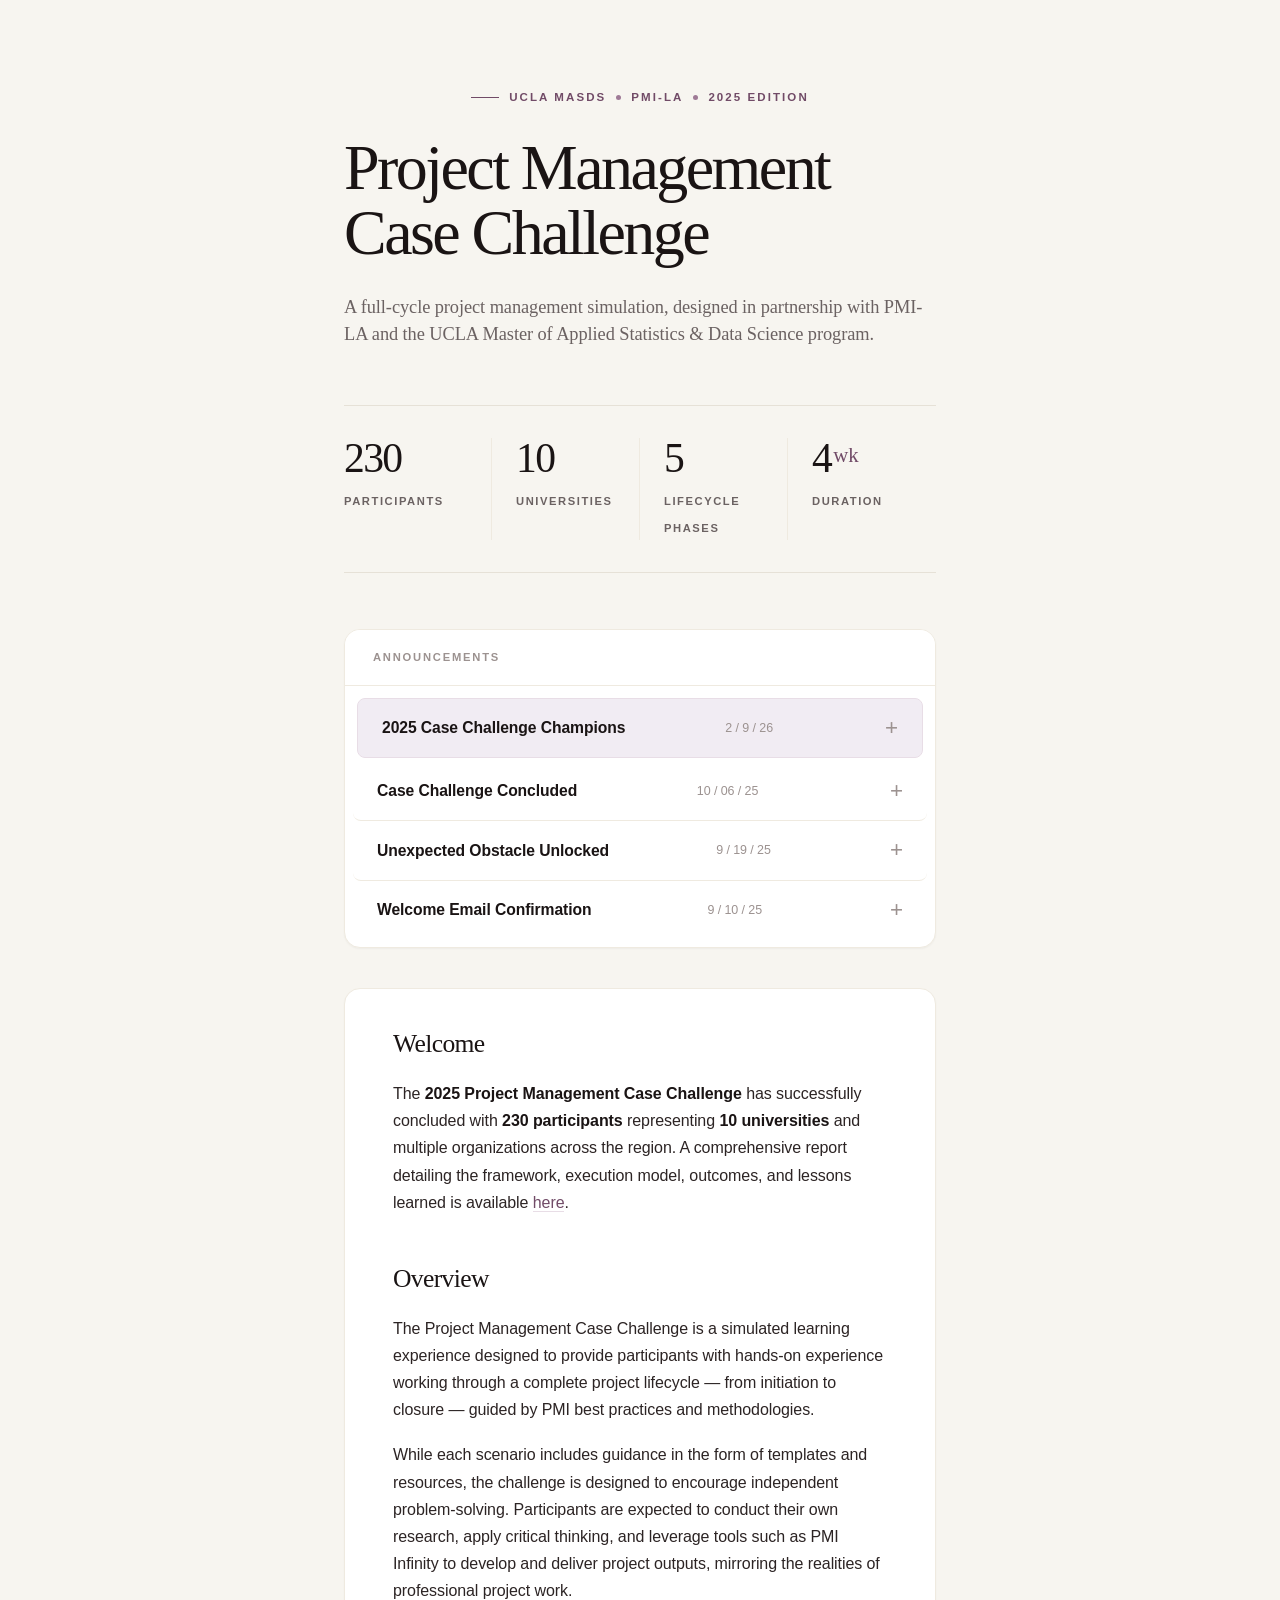
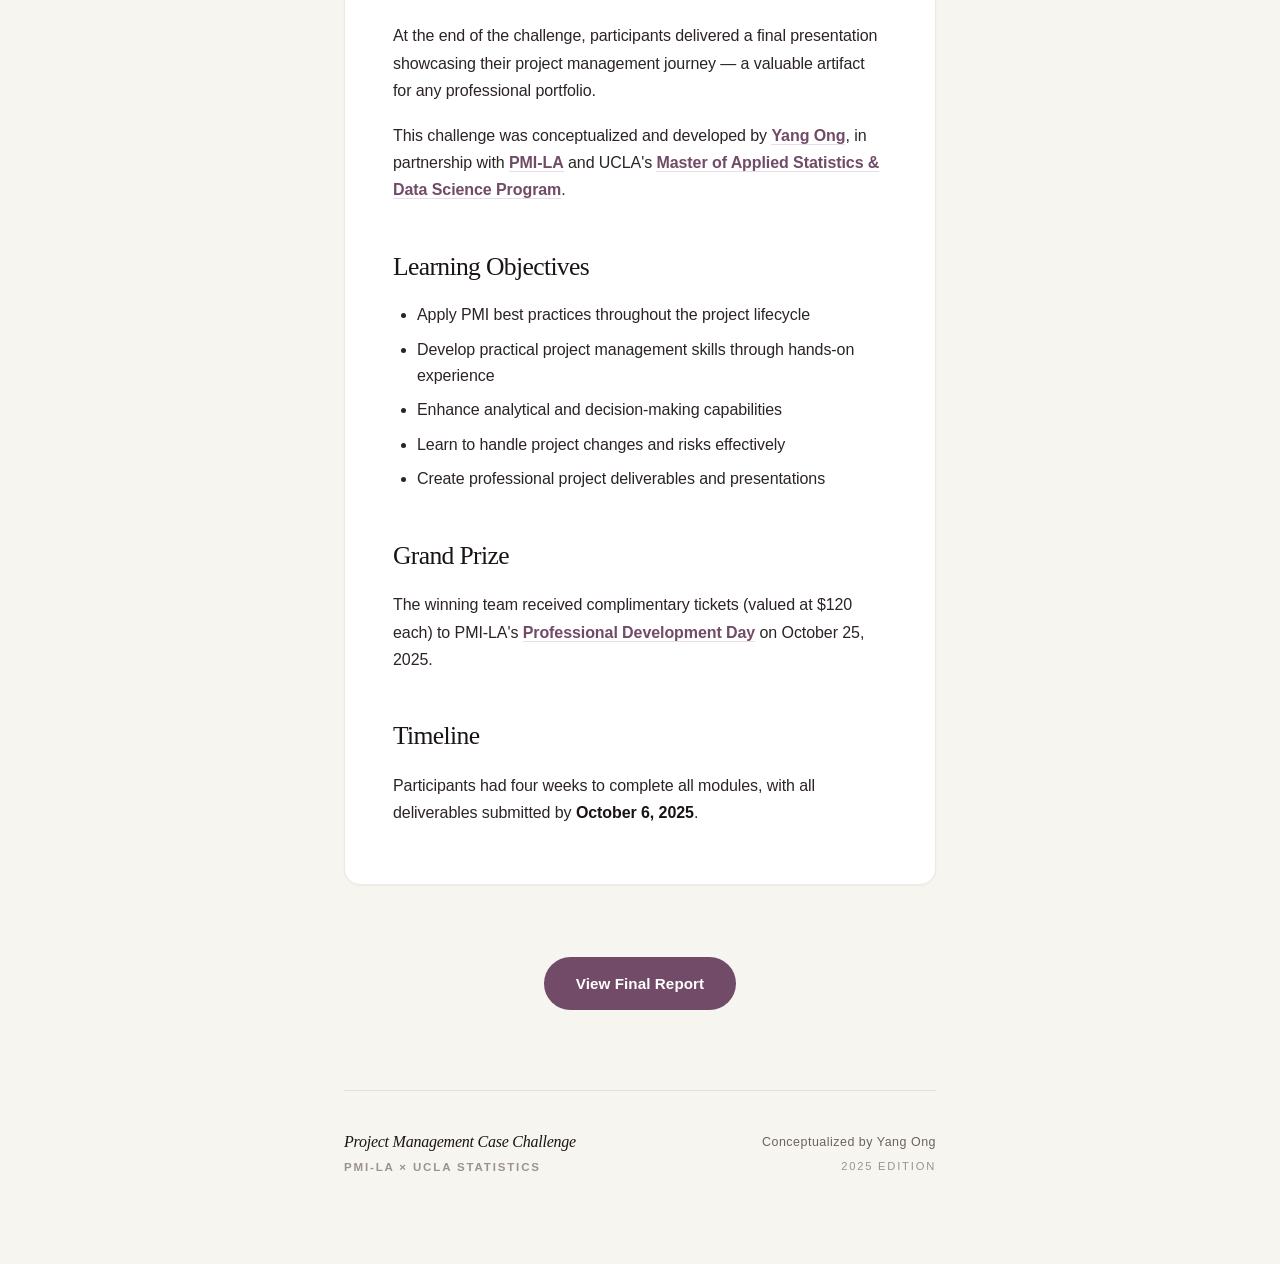
==== commit 8fb72d56: "Premium light theme redesign" ====
--- a/index.html
+++ b/index.html
@@ -1,6 +1,5 @@
 <!DOCTYPE html>
 <html lang="en">
-
 <head>
     <!-- Google tag (gtag.js) -->
     <script async src="https://www.googletagmanager.com/gtag/js?id=G-WLYJXDPHVJ"></script>
@@ -8,100 +7,86 @@
         window.dataLayer = window.dataLayer || [];
         function gtag() { dataLayer.push(arguments); }
         gtag('js', new Date());
-
         gtag('config', 'G-WLYJXDPHVJ');
     </script>
 
     <meta charset="UTF-8">
     <meta name="viewport" content="width=device-width, initial-scale=1.0">
-    <meta name="description"
-        content="PMI-LA Case Challenge - A comprehensive hands-on project management lifecycle experience covering initiation, planning, execution, control, and closure phases.">
+    <meta name="description" content="PMI-LA Case Challenge — A comprehensive hands-on project management lifecycle experience covering initiation, planning, execution, control, and closure phases.">
     <meta name="keywords" content="PMI, project management, case study, UCLA, USC, PMP, lifecycle, PMI-LA">
     <meta name="author" content="PMI-LA in collaboration with UCLA Department of Statistics">
 
-    <!-- Open Graph / Facebook -->
     <meta property="og:type" content="website">
-    <meta property="og:url" content="">
     <meta property="og:title" content="Project Management Case Challenge">
-    <meta property="og:description"
-        content="Experience the complete project management lifecycle through this comprehensive case study challenge.">
-
-    <!-- Twitter -->
+    <meta property="og:description" content="Experience the complete project management lifecycle through this comprehensive case study challenge.">
     <meta property="twitter:card" content="summary_large_image">
     <meta property="twitter:title" content="Project Management Case Challenge">
-    <meta property="twitter:description"
-        content="Experience the complete project management lifecycle through this comprehensive case study challenge.">
-
-    <title>Challenge Portal - Project Management Case Challenge</title>
-    <link rel="stylesheet" href="styles.css">
-    <!-- Favicon -->
-    <link rel="apple-touch-icon" sizes="180x180" href="/favicon/apple-touch-icon.png">
-    <link rel="icon" type="image/png" sizes="32x32" href="/favicon/favicon-32x32.png">
-    <link rel="icon" type="image/png" sizes="16x16" href="/favicon/favicon-16x16.png">
-    <link rel="manifest" href="/favicon/site.webmanifest">
-    <link rel="shortcut icon" href="/favicon/favicon.ico">
-    <meta name="theme-color" content="#ffffff">
-    <link rel="icon" type="image/x-icon"
-        href="data:image/svg+xml,<svg xmlns='http://www.w3.org/2000/svg' viewBox='0 0 100 100'><text y='.9em' font-size='90'>🏆</text></svg>">
+    <meta property="twitter:description" content="Experience the complete project management lifecycle through this comprehensive case study challenge.">
+
+    <title>Challenge Portal — Project Management Case Challenge</title>
+    <link rel="stylesheet" href="styles.css?v=premium-light-4">
 </head>
 
 <body>
     <div id="nav-placeholder"></div>
 
     <main class="main-content">
-        <h1>Project Management Case Challenge</h1>
-        <h2>A Full-Cycle Project Management Simulation</h2>
+        <div class="eyebrow">UCLA MASDS <span class="dot"></span> PMI-LA <span class="dot"></span> 2025 Edition</div>
+        <h1>Project Management<br>Case Challenge</h1>
+        <h2>A full-cycle project management simulation, designed in partnership with PMI-LA and the UCLA Master of Applied Statistics &amp; Data Science program.</h2>
+
+        <div class="stats-strip">
+            <div class="stat">
+                <span class="stat-value">230</span>
+                <span class="stat-label">Participants</span>
+            </div>
+            <div class="stat">
+                <span class="stat-value">10</span>
+                <span class="stat-label">Universities</span>
+            </div>
+            <div class="stat">
+                <span class="stat-value">5</span>
+                <span class="stat-label">Lifecycle Phases</span>
+            </div>
+            <div class="stat">
+                <span class="stat-value">4<sup>wk</sup></span>
+                <span class="stat-label">Duration</span>
+            </div>
+        </div>
 
         <div class="announcements-section">
             <div class="announcements-header">
-                <svg xmlns="http://www.w3.org/2000/svg" width="24" height="24" viewBox="0 0 24 24" fill="none"
-                    stroke="currentColor" stroke-width="2" stroke-linecap="round" stroke-linejoin="round">
-                    <path
-                        d="M10.29 3.86L1.82 18a2 2 0 0 0 1.71 3h16.94a2 2 0 0 0 1.71-3L13.71 3.86a2 2 0 0 0-3.42 0z" />
-                    <line x1="12" y1="9" x2="12" y2="13" />
-                    <line x1="12" y1="17" x2="12.01" y2="17" />
-                </svg>
                 <h3>Announcements</h3>
             </div>
             <div class="announcements-list">
                 <div class="announcement-item announcement-winners">
                     <button class="announcement-trigger" aria-expanded="false" aria-controls="announcement-winners">
-                        2025 Case Challenge Champions! 🏆
-                        <div class="announcement-date-inline">2/9/26</div>
-                        <svg class="icon" xmlns="http://www.w3.org/2000/svg" width="20" height="20" viewBox="0 0 24 24"
-                            fill="none" stroke="currentColor" stroke-width="2" stroke-linecap="round"
-                            stroke-linejoin="round">
-                            <polyline points="6 9 12 15 18 9"></polyline>
-                        </svg>
+                        2025 Case Challenge Champions
+                        <div class="announcement-date-inline">2 / 9 / 26</div>
                     </button>
                     <div id="announcement-winners" class="announcement-content" aria-hidden="true">
-                        <p><strong>Congratulations to our Top 3 Teams</strong>, recognized for the strength of their
-                            analysis, structure, and decision-making:</p>
+                        <p><strong>Congratulations to our Top 3 Teams</strong>, recognized for the strength of their analysis, structure, and decision-making.</p>
 
                         <div class="winners-list">
                             <div class="winner-entry gold">
                                 <span class="winner-medal">🥇</span>
                                 <div class="winner-info">
-                                    <strong>Trojan Elevare</strong> <span class="winner-school">(USC)</span>
-                                    <div class="winner-members">Xiangyi Han (Cynthia Han) · Zheyu D. · Grace Liu ·
-                                        Tianyi (Luka) Liu · Shloke Sanyal</div>
+                                    <strong>Trojan Elevare</strong> <span class="winner-school">— USC</span>
+                                    <div class="winner-members">Cynthia Han · Zheyu D. · Grace Liu · Tianyi (Luka) Liu · Shloke Sanyal</div>
                                 </div>
                             </div>
                             <div class="winner-entry silver">
                                 <span class="winner-medal">🥈</span>
                                 <div class="winner-info">
-                                    <strong>The Night Knight at Nine, Victory's Mine and Always Shine</strong> <span
-                                        class="winner-school">(USC)</span>
-                                    <div class="winner-members">Shen Li · Yiqi Shen · Haofeng Zhang · Jessica Yue (Jiaqi
-                                        Yue)</div>
+                                    <strong>The Night Knight at Nine, Victory's Mine and Always Shine</strong> <span class="winner-school">— USC</span>
+                                    <div class="winner-members">Shen Li · Yiqi Shen · Haofeng Zhang · Jessica Yue</div>
                                 </div>
                             </div>
                             <div class="winner-entry bronze">
                                 <span class="winner-medal">🥉</span>
                                 <div class="winner-info">
-                                    <strong>Traveler's Data Derby</strong> <span class="winner-school">(USC)</span>
-                                    <div class="winner-members">Izumi K (Izumi Kin) · Van Do · Minzy Sung · Jeremy
-                                        LeMenager · Tianzi (Riley) Wu</div>
+                                    <strong>Traveler's Data Derby</strong> <span class="winner-school">— USC</span>
+                                    <div class="winner-members">Izumi Kin · Van Do · Minzy Sung · Jeremy LeMenager · Tianzi (Riley) Wu</div>
                                 </div>
                             </div>
                         </div>
@@ -110,19 +95,16 @@
                             <div class="carousel-viewport">
                                 <div class="carousel-track">
                                     <div class="carousel-slide active">
-                                        <img src="images/PDD_Group_Photo.jpg"
-                                            alt="Professional Development Day Group Photo" loading="lazy">
+                                        <img src="images/PDD_Group_Photo.jpg" alt="Professional Development Day Group Photo" loading="lazy">
                                     </div>
                                     <div class="carousel-slide">
-                                        <img src="images/1st_Place.jpg" alt="1st Place - Trojan Elevare" loading="lazy">
+                                        <img src="images/1st_Place.jpg" alt="1st Place — Trojan Elevare" loading="lazy">
                                     </div>
                                     <div class="carousel-slide">
-                                        <img src="images/2nd_Place.jpg" alt="2nd Place - The Night Knight at Nine"
-                                            loading="lazy">
+                                        <img src="images/2nd_Place.jpg" alt="2nd Place — The Night Knight at Nine" loading="lazy">
                                     </div>
                                     <div class="carousel-slide">
-                                        <img src="images/3rd_Place.jpg" alt="3rd Place - Traveler's Data Derby"
-                                            loading="lazy">
+                                        <img src="images/3rd_Place.jpg" alt="3rd Place — Traveler's Data Derby" loading="lazy">
                                     </div>
                                 </div>
                             </div>
@@ -140,50 +122,28 @@
                 <div class="announcement-item">
                     <button class="announcement-trigger" aria-expanded="false" aria-controls="announcement-3">
                         Case Challenge Concluded
-                        <div class="announcement-date-inline">10/06/25</div>
-                        <svg class="icon" xmlns="http://www.w3.org/2000/svg" width="20" height="20" viewBox="0 0 24 24"
-                            fill="none" stroke="currentColor" stroke-width="2" stroke-linecap="round"
-                            stroke-linejoin="round">
-                            <polyline points="6 9 12 15 18 9"></polyline>
-                        </svg>
+                        <div class="announcement-date-inline">10 / 06 / 25</div>
                     </button>
                     <div id="announcement-3" class="announcement-content" aria-hidden="true">
-                        <p>The case challenge has officially concluded. Thank you for your participation! Results will
-                            be announced soon.</p>
+                        <p>The case challenge has officially concluded. Thank you for your participation.</p>
                     </div>
                 </div>
                 <div class="announcement-item">
                     <button class="announcement-trigger" aria-expanded="false" aria-controls="announcement-2">
                         Unexpected Obstacle Unlocked
-                        <div class="announcement-date-inline">9/19/25</div>
-                        <svg class="icon" xmlns="http://www.w3.org/2000/svg" width="20" height="20" viewBox="0 0 24 24"
-                            fill="none" stroke="currentColor" stroke-width="2" stroke-linecap="round"
-                            stroke-linejoin="round">
-                            <polyline points="6 9 12 15 18 9"></polyline>
-                        </svg>
+                        <div class="announcement-date-inline">9 / 19 / 25</div>
                     </button>
                     <div id="announcement-2" class="announcement-content" aria-hidden="true">
-                        <p>The passcode for the unexpected obstacle scenario has been sent out via email to all
-                            participants. If you did not, please contact us at <a
-                                href="mailto:contact@pmcasechallenge.com">contact@pmcasechallenge.com</a>.</p>
+                        <p>The passcode for the unexpected obstacle scenario was sent via email. For questions contact <a href="mailto:contact@pmcasechallenge.com">contact@pmcasechallenge.com</a>.</p>
                     </div>
                 </div>
                 <div class="announcement-item">
                     <button class="announcement-trigger" aria-expanded="false" aria-controls="announcement-1">
                         Welcome Email Confirmation
-                        <div class="announcement-date-inline">9/10/25</div>
-                        <svg class="icon" xmlns="http://www.w3.org/2000/svg" width="20" height="20" viewBox="0 0 24 24"
-                            fill="none" stroke="currentColor" stroke-width="2" stroke-linecap="round"
-                            stroke-linejoin="round">
-                            <polyline points="6 9 12 15 18 9"></polyline>
-                        </svg>
+                        <div class="announcement-date-inline">9 / 10 / 25</div>
                     </button>
                     <div id="announcement-1" class="announcement-content" aria-hidden="true">
-                        <p>Participants who registered before 9/8 should have received a welcome email titled "Welcome
-                            to the PMI-LA Case Challenge!" (It might be in your spam folder). If you did not receive it,
-                            please contact us at <a
-                                href="mailto:contact@pmcasechallenge.com">contact@pmcasechallenge.com</a>
-                            to confirm your registration.</p>
+                        <p>Participants who registered before 9/8 received a welcome email titled "Welcome to the PMI-LA Case Challenge!" Check your spam folder if you didn't receive it.</p>
                     </div>
                 </div>
             </div>
@@ -191,37 +151,14 @@
 
         <section class="content-section">
             <div class="section-content">
-                <h2>Welcome to the Project Management Case Challenge</h2>
-
-                <p>The <b>2025 Project Management Case Challenge</b> has successfully concluded with <b>230
-                        participants</b> representing <b>10 universities</b> and multiple organizations across the
-                    region. A comprehensive report detailing the full framework, execution model, outcomes, and lessons
-                    learned can be found <a href="report/PM_Case_Challenge_Final_Report.pdf"
-                        target="_blank"><b>here</b></a>.
-                </p>
+                <h2>Welcome</h2>
+                <p>The <strong>2025 Project Management Case Challenge</strong> has successfully concluded with <strong>230 participants</strong> representing <strong>10 universities</strong> and multiple organizations across the region. A comprehensive report detailing the framework, execution model, outcomes, and lessons learned is available <a href="report/PM_Case_Challenge_Final_Report.pdf" target="_blank">here</a>.</p>
 
                 <h2>Overview</h2>
-                <div class="overview-content">
-                    <p>The Project Management Case Challenge is a simulated learning experience designed to provide
-                        participants with hands-on experience working through
-                        a complete project lifecycle, from initiation to closure, guided by PMI best practices and
-                        methodologies.</p>
-                    <p>While each scenario includes guidance in the form of templates and resources, the challenge is
-                        designed to encourage independent problem-solving.
-                        You will be expected to conduct your own research, apply critical thinking, and leverage
-                        learning tools such as PMI Infinity to develop and deliver
-                        your project outputs - mirroring the realities of professional project work.</p>
-                    <p>At the end of this challenge, you will deliver a final presentation showcasing your project
-                        management journey and the skills you learned, serving as a valuable artifact for your
-                        professional portfolio.</p>
-                </div>
-
-                <p>This challenge was conceptualized and developed by <b><a href="https://www.linkedin.com/in/yang-ong/"
-                            target="_blank">Yang Ong</a></b>,
-                    in partnership with <b><a href="https://pmi-la.org/" target="_blank">PMI-LA</a></b>
-                    and UCLA’s <b><a href="https://master.stat.ucla.edu/" target="_blank">Master of Applied Statistics &
-                            Data Science Program</a></b>, as part of an initiative to bridge applied statistics,
-                    modern project tools, and experiential project management learning.</p>
+                <p>The Project Management Case Challenge is a simulated learning experience designed to provide participants with hands-on experience working through a complete project lifecycle — from initiation to closure — guided by PMI best practices and methodologies.</p>
+                <p>While each scenario includes guidance in the form of templates and resources, the challenge is designed to encourage independent problem-solving. Participants are expected to conduct their own research, apply critical thinking, and leverage tools such as PMI Infinity to develop and deliver project outputs, mirroring the realities of professional project work.</p>
+                <p>At the end of the challenge, participants delivered a final presentation showcasing their project management journey — a valuable artifact for any professional portfolio.</p>
+                <p>This challenge was conceptualized and developed by <strong><a href="https://www.linkedin.com/in/yang-ong/" target="_blank">Yang Ong</a></strong>, in partnership with <strong><a href="https://pmi-la.org/" target="_blank">PMI-LA</a></strong> and UCLA's <strong><a href="https://master.stat.ucla.edu/" target="_blank">Master of Applied Statistics &amp; Data Science Program</a></strong>.</p>
 
                 <h2>Learning Objectives</h2>
                 <ul>
@@ -232,27 +169,28 @@
                     <li>Create professional project deliverables and presentations</li>
                 </ul>
 
-                <h2>Grand Prize 🏆</h2>
-                <p>The individual/team with the best final presentation will receive complimentary tickets (Valued at
-                    $120 each) to PMI-LA's <strong><a href="https://pmi-la.org/calendar?eventId=408"
-                            target="_blank">Professional Development Day</a></strong> on October 25, 2025.</p>
-
-                <h2>Timeline & Submission</h2>
-                <p>You have four weeks to complete all modules. Please submit all deliverables to
-                    <strong>contact@pmcasechallenge.com</strong> by <strong>October 6, 2025</strong>.
-                </p>
-
-                <h2>Support and Community</h2>
-                <p>📧 <b>For questions, email us at:</b> <a
-                        href="mailto:contact@pmcasechallenge.com">contact@pmcasechallenge.com</a></p>
-                <p>💬 <b>Connect with peers on our</b> <a href="https://discord.gg/9Ban7r3ssU">Discord Server</a></p>
-                <p>🕕 <b>Join our weekly office hours:</b> Thursdays, 6–7 PM PT</p>
+                <h2>Grand Prize</h2>
+                <p>The winning team received complimentary tickets (valued at $120 each) to PMI-LA's <strong><a href="https://pmi-la.org/calendar?eventId=408" target="_blank">Professional Development Day</a></strong> on October 25, 2025.</p>
+
+                <h2>Timeline</h2>
+                <p>Participants had four weeks to complete all modules, with all deliverables submitted by <strong>October 6, 2025</strong>.</p>
             </div>
         </section>
 
         <div class="navigation-buttons">
-            <a href="report.html" class="button">Next: Final Report</a>
+            <a href="report.html" class="button">View Final Report</a>
         </div>
+
+        <footer class="editorial-footer">
+            <div class="footer-mark">
+                Project Management Case Challenge
+                <span>PMI-LA × UCLA Statistics</span>
+            </div>
+            <div class="footer-meta">
+                Conceptualized by Yang Ong
+                <span>2025 Edition</span>
+            </div>
+        </footer>
     </main>
 
     <script src="navigation.js"></script>
@@ -260,5 +198,4 @@
     <script src="countdown.js"></script>
     <script src="announcements.js"></script>
 </body>
-
-</html>+</html>
--- a/styles.css
+++ b/styles.css
@@ -1,358 +1,259 @@
-/*! 
- * PMI-LA Case Study Challenge Stylesheet
- * Modern, responsive design for educational tech platform
- * Includes normalize.css v8.0.1 integration
+/*!
+ * PMI-LA Case Study Challenge — Premium Light Edition
  */
 
 /* ==========================================================================
-   CSS RESET & NORMALIZE (integrated)
-   ========================================================================== */
-html {
-  line-height: 1.15;
-  -webkit-text-size-adjust: 100%;
-}
-
-body {
-  margin: 0;
-}
-
-main {
-  display: block;
-}
-
-hr {
-  box-sizing: content-box;
-  height: 0;
-  overflow: visible;
-}
-
-pre {
-  font-family: monospace, monospace;
-  font-size: 1em;
-}
-
-a {
-  background-color: transparent;
-}
-
-b,
-strong {
-  font-weight: bolder;
-}
-
-small {
-  font-size: 80%;
-}
-
-button,
-input,
-select,
-textarea {
-  font-family: inherit;
-  font-size: 100%;
-  line-height: 1.15;
-  margin: 0;
-}
-
-button,
-input {
-  overflow: visible;
-}
-
-button,
-select {
-  text-transform: none;
-}
-
-button,
-[type="button"],
-[type="reset"],
-[type="submit"] {
-  -webkit-appearance: button;
-}
-
-button::-moz-focus-inner,
-[type="button"]::-moz-focus-inner,
-[type="reset"]::-moz-focus-inner,
-[type="submit"]::-moz-focus-inner {
-  border-style: none;
-  padding: 0;
-}
-
-button:-moz-focusring,
-[type="button"]:-moz-focusring,
-[type="reset"]:-moz-focusring,
-[type="submit"]:-moz-focusring {
-  outline: 1px dotted ButtonText;
-}
-
-details {
-  display: block;
-}
-
-summary {
-  display: list-item;
-}
-
-template {
-  display: none;
-}
-
-[hidden] {
-  display: none;
-}
-
-/* ==========================================================================
-   DESIGN SYSTEM - CSS CUSTOM PROPERTIES
+   RESET / NORMALIZE
+   ========================================================================== */
+html { line-height: 1.15; -webkit-text-size-adjust: 100%; }
+body { margin: 0; }
+main { display: block; }
+hr { box-sizing: content-box; height: 0; overflow: visible; }
+pre { font-family: monospace, monospace; font-size: 1em; }
+a { background-color: transparent; }
+b, strong { font-weight: 700; }
+small { font-size: 80%; }
+button, input, select, textarea { font-family: inherit; font-size: 100%; line-height: 1.15; margin: 0; }
+button, input { overflow: visible; }
+button, select { text-transform: none; }
+button, [type="button"], [type="reset"], [type="submit"] { -webkit-appearance: button; }
+button::-moz-focus-inner, [type="button"]::-moz-focus-inner,
+[type="reset"]::-moz-focus-inner, [type="submit"]::-moz-focus-inner { border-style: none; padding: 0; }
+details { display: block; }
+summary { display: list-item; }
+template { display: none; }
+[hidden] { display: none; }
+
+/* ==========================================================================
+   FONT IMPORT
+   ========================================================================== */
+@import url('https://fonts.googleapis.com/css2?family=Manrope:wght@300;400;500;600;700;800&family=Fraunces:opsz,wght@9..144,400;9..144,500;9..144,600;9..144,700&display=swap');
+
+/* ==========================================================================
+   DESIGN TOKENS — PREMIUM LIGHT
    ========================================================================== */
 :root {
-  /* Color System */
-  --primary-50: #eff6ff;
-  --primary-100: #dbeafe;
-  --primary-200: #bfdbfe;
-  --primary-300: #93c5fd;
-  --primary-400: #60a5fa;
-  --primary-500: #3b82f6;
-  --primary-600: #2563eb;
-  --primary-700: #1d4ed8;
-  --primary-800: #1e40af;
-  --primary-900: #1e3a8a;
-
-  --gray-50: #f9fafb;
-  --gray-100: #f3f4f6;
-  --gray-200: #e5e7eb;
-  --gray-300: #d1d5db;
-  --gray-400: #9ca3af;
-  --gray-500: #6b7280;
-  --gray-600: #4b5563;
-  --gray-700: #374151;
-  --gray-800: #1f2937;
-  --gray-900: #111827;
-
-  --success-500: #10b981;
-  --warning-500: #f59e0b;
-  --error-500: #ef4444;
+  /* Surfaces — warm off-white */
+  --bg:           #f7f5f0;
+  --bg-elevated:  #ffffff;
+  --bg-soft:      #efece5;
+  --bg-sidebar:   #ffffff;
+  --bg-tinted:    #f1ecf3;
+
+  /* Brand — deep aubergine */
+  --accent:       #714b67;
+  --accent-dark:  #4f2f4a;
+  --accent-light: #9f7a96;
+  --accent-tint:  #e8dde6;
+  --accent-glow:  rgba(113, 75, 103, 0.08);
+
+  /* Text */
+  --text:         #2c2424;
+  --text-muted:   #6b6262;
+  --text-faint:   #9c9290;
+  --heading:      #1a1414;
+
+  /* Borders */
+  --border:       #e6e1d7;
+  --border-light: #efeae0;
+  --border-strong:#d4cdbf;
+
+  /* Legacy aliases — pages reference --primary-* and --gray-* */
+  --primary-50:  #faf6f8;
+  --primary-100: #efe5eb;
+  --primary-200: #ddc9d4;
+  --primary-300: #c4a3b6;
+  --primary-400: #a07d92;
+  --primary-500: #714b67;
+  --primary-600: #5d3c54;
+  --primary-700: #4f2f4a;
+  --primary-800: #3a2237;
+  --primary-900: #251726;
+
+  --gray-50:  #f7f5f0;
+  --gray-100: #efece5;
+  --gray-200: #e6e1d7;
+  --gray-300: #d4cdbf;
+  --gray-400: #9c9290;
+  --gray-500: #6b6262;
+  --gray-600: #4a4040;
+  --gray-700: #2c2424;
+  --gray-800: #1a1414;
+  --gray-900: #100b0b;
+
+  --success-500: #2e8b6b;
+  --warning-500: #c08a3e;
+  --error-500:   #b04545;
 
   /* Typography */
-  --font-family-sans: -apple-system, BlinkMacSystemFont, 'Segoe UI', Roboto, 'Helvetica Neue', Arial, sans-serif;
-  --font-family-mono: 'SF Mono', Monaco, 'Cascadia Code', 'Roboto Mono', Consolas, 'Courier New', monospace;
-
-  /* Spacing Scale */
-  --space-1: 0.25rem;
-  --space-2: 0.5rem;
-  --space-3: 0.75rem;
-  --space-4: 1rem;
-  --space-5: 1.25rem;
-  --space-6: 1.5rem;
-  --space-8: 2rem;
-  --space-10: 2.5rem;
-  --space-12: 3rem;
-  --space-16: 4rem;
-  --space-20: 5rem;
+  --font-family-sans:    'Manrope', -apple-system, BlinkMacSystemFont, 'Segoe UI', sans-serif;
+  --font-family-display: 'Fraunces', Georgia, serif;
+  --font-family-mono:    'SF Mono', Monaco, Consolas, monospace;
+
+  /* Spacing */
+  --space-1: 0.25rem; --space-2: 0.5rem; --space-3: 0.75rem;
+  --space-4: 1rem;    --space-5: 1.25rem; --space-6: 1.5rem;
+  --space-8: 2rem;    --space-10: 2.5rem; --space-12: 3rem;
+  --space-16: 4rem;   --space-20: 5rem;
 
   /* Layout */
-  --sidebar-width: 320px;
-  --content-max-width: 900px;
-  --header-height: 60px;
+  --sidebar-width: 280px;
+  --content-max-width: 880px;
 
   /* Shadows */
-  --shadow-sm: 0 1px 2px 0 rgba(0, 0, 0, 0.05);
-  --shadow-md: 0 4px 6px -1px rgba(0, 0, 0, 0.1), 0 2px 4px -1px rgba(0, 0, 0, 0.06);
-  --shadow-lg: 0 10px 15px -3px rgba(0, 0, 0, 0.1), 0 4px 6px -2px rgba(0, 0, 0, 0.05);
-  --shadow-xl: 0 20px 25px -5px rgba(0, 0, 0, 0.1), 0 10px 10px -5px rgba(0, 0, 0, 0.04);
-
-  /* Border Radius */
-  --radius-sm: 0.25rem;
-  --radius-md: 0.375rem;
-  --radius-lg: 0.5rem;
-  --radius-xl: 0.75rem;
-  --radius-2xl: 1rem;
+  --shadow-sm: 0 1px 2px rgba(20, 14, 14, 0.04);
+  --shadow-md: 0 4px 16px rgba(20, 14, 14, 0.05);
+  --shadow-lg: 0 12px 40px rgba(20, 14, 14, 0.08);
+  --shadow-xl: 0 24px 60px rgba(20, 14, 14, 0.10);
+
+  /* Radius */
+  --radius-sm:  4px;
+  --radius-md:  8px;
+  --radius-lg:  12px;
+  --radius-xl:  16px;
+  --radius-2xl: 24px;
   --radius-full: 9999px;
 
   /* Transitions */
-  --transition-fast: 150ms ease;
-  --transition-base: 250ms ease;
-  --transition-slow: 350ms ease;
-}
-
-/* ==========================================================================
-   BASE STYLES
-   ========================================================================== */
-* {
-  box-sizing: border-box;
-}
-
-html {
-  font-size: 16px;
-  scroll-behavior: smooth;
-}
+  --transition-fast: 180ms cubic-bezier(0.4, 0, 0.2, 1);
+  --transition-base: 280ms cubic-bezier(0.4, 0, 0.2, 1);
+  --transition-slow: 400ms cubic-bezier(0.4, 0, 0.2, 1);
+}
+
+/* ==========================================================================
+   BASE
+   ========================================================================== */
+*, *::before, *::after { box-sizing: border-box; }
+
+html { font-size: 16px; scroll-behavior: smooth; }
 
 body {
   font-family: var(--font-family-sans);
-  line-height: 1.6;
-  color: var(--gray-800);
-  background-color: var(--gray-50);
+  font-weight: 400;
+  line-height: 1.65;
+  color: var(--text);
+  background: var(--bg);
   display: flex;
   min-height: 100vh;
   -webkit-font-smoothing: antialiased;
   -moz-osx-font-smoothing: grayscale;
-}
-
-/* ==========================================================================
-   SIDEBAR NAVIGATION
-   ========================================================================== */
-/* Sidebar Navigation */
+  letter-spacing: -0.005em;
+}
+
+/* ==========================================================================
+   SIDEBAR
+   ========================================================================== */
 .sidebar {
-  background-color: #edf7ff;
-  /* Very light blue background */
+  background: var(--bg-sidebar);
   position: fixed;
-  top: 0;
-  left: 0;
-  width: 300px;
+  top: 0; left: 0;
+  width: var(--sidebar-width);
   height: 100vh;
   overflow-y: auto;
-  padding: 20px;
-  border-right: 1px solid #e0e0e0;
+  padding: 0;
+  border-right: 1px solid var(--border);
+  z-index: 1000;
   transition: transform 0.3s ease;
-  z-index: 1000;
-}
+}
+
+.sidebar::-webkit-scrollbar { width: 4px; }
+.sidebar::-webkit-scrollbar-thumb { background: var(--border-strong); border-radius: 2px; }
+.sidebar::-webkit-scrollbar-track { background: transparent; }
 
 @media (max-width: 1024px) {
-  .sidebar {
-    transform: translateX(-100%);
-    /* Hide by default on mobile */
-  }
-
-  .sidebar.active {
-    transform: translateX(0);
-    /* Show when active */
-  }
-}
-
-.sidebar h1 {
-  font-size: 1.5rem;
-  font-weight: 700;
-  margin-bottom: var(--space-6);
-  color: var(--primary-800);
-  text-align: center;
-  padding-bottom: var(--space-4);
-  border-bottom: 4px solid var(--primary-200);
-  background: linear-gradient(135deg, var(--primary-600), var(--primary-700));
-  -webkit-background-clip: text;
-  -webkit-text-fill-color: transparent;
-  background-clip: text;
+  .sidebar { transform: translateX(-100%); }
+  .sidebar.active { transform: translateX(0); }
+}
+
+/* Wordmark removed per request — keep selector for safety */
+.sidebar h1 { display: none; }
+
+.sidebar h2 {
+  font-size: 0.7rem;
+  font-weight: 600;
+  letter-spacing: 0.14em;
+  text-transform: uppercase;
+  color: var(--text-faint);
+  margin: 24px 0 8px;
+  padding: 0 28px;
+  font-family: var(--font-family-sans);
+}
+
+.sidebar h2:first-of-type {
+  margin-top: 32px;
 }
 
 .sidebar ul {
   list-style: none;
   margin: 0;
-  padding: 0;
-}
-
-.sidebar li {
-  margin-bottom: var(--space-1);
-}
+  padding: 12px 16px 24px;
+}
+
+.sidebar li { margin-bottom: 1px; }
 
 .sidebar a {
-  color: var(--gray-700);
+  color: var(--text);
   text-decoration: none;
   display: block;
-  padding: var(--space-3) var(--space-4);
-  border-radius: var(--radius-lg);
-  transition: all var(--transition-base);
-  font-size: 0.9375rem;
+  padding: 8px 12px;
+  border-radius: var(--radius-md);
+  transition: background var(--transition-fast), color var(--transition-fast);
+  font-size: 0.875rem;
   font-weight: 500;
-  border-left: 3px solid transparent;
-  position: relative;
-  overflow: hidden;
-}
-
-.sidebar a::before {
-  content: '';
-  position: absolute;
-  top: 0;
-  left: 0;
-  right: 0;
-  bottom: 0;
-  background: linear-gradient(135deg, var(--primary-100), var(--primary-50));
-  opacity: 0;
-  transition: opacity var(--transition-base);
-  z-index: -1;
+  border-left: 2px solid transparent;
+  letter-spacing: -0.005em;
 }
 
 .sidebar a:hover {
-  color: var(--primary-700);
-  transform: translateX(var(--space-1));
-  border-left-color: var(--primary-400);
-  box-shadow: var(--shadow-md);
-}
-
-.sidebar a:hover::before {
-  opacity: 1;
+  background: var(--bg-soft);
+  color: var(--accent-dark);
 }
 
 .sidebar a.active {
-  background: linear-gradient(135deg, var(--primary-100), var(--primary-50));
-  color: var(--primary-800);
+  color: var(--accent);
+  background: var(--accent-glow);
   font-weight: 600;
-  border-left-color: var(--primary-600);
-  box-shadow: var(--shadow-md);
-}
-
-.sidebar .sub-item {
-  padding-left: var(--space-8);
-  font-size: 0.875rem;
-}
-
-.sidebar .sub-item .sub-item {
-  padding-left: var(--space-10);
+  border-left-color: var(--accent);
+}
+
+.sidebar .sub-item { padding-left: 16px; }
+.sidebar .sub-item a {
   font-size: 0.8125rem;
-}
-
-/* Navigation Intro Section Styling */
-.sidebar .intro-section a {
-  display: block;
-  padding: 8px 12px;
-  border-radius: 4px;
-  margin: 4px 0;
-}
-
-.sidebar .intro-section a:hover {
-  background-color: #cce7ff;
-  /* Slightly darker blue on hover */
-}
-
+  color: var(--text-muted);
+  font-weight: 400;
+  padding: 6px 12px;
+}
+.sidebar .sub-item a:hover { color: var(--text); background: var(--bg-soft); }
+.sidebar .sub-item a.active { color: var(--accent); font-weight: 500; }
+
+.sidebar ul .nav-divider {
+  height: 1px;
+  background: var(--border);
+  margin: 12px 0;
+  padding: 0;
+  list-style: none;
+}
+
+.sidebar .intro-section a { display: block; padding: 8px 12px; border-radius: var(--radius-md); margin: 1px 0; }
+.sidebar .intro-section a:hover { background: var(--bg-soft); }
 .sidebar .intro-section a[aria-current="page"],
 .sidebar .intro-section a.active {
-  background-color: #a0cdf7;
-  /* Darker blue for selected state */
-}
-
-/* Navigation Divider Styling */
-
-/* Ensure divider spans full width */
-.sidebar ul .nav-divider {
-  margin-left: -20px;
-  margin-right: -20px;
-  padding: 0 20px;
-}
-
-/* ==========================================================================
-   MAIN CONTENT LAYOUT
-   ========================================================================== */
-/* Main content layout adjustments */
+  background: var(--accent-glow);
+  color: var(--accent);
+  border-left-color: var(--accent);
+}
+
+/* ==========================================================================
+   MAIN CONTENT
+   ========================================================================== */
 .main-content {
-  margin-left: 300px;
-  /* Width of nav sidebar */
+  margin-left: var(--sidebar-width);
   margin-right: 280px;
-  /* Width of right sidebar */
-  padding: var(--space-12) var(--space-8);
+  padding: 88px 64px 64px;
   display: flex;
   flex-direction: column;
   align-items: center;
-  /* Center children horizontally */
-  width: calc(100% - 580px);
-  /* Total width minus both sidebars */
+  width: calc(100% - 560px);
 }
 
 @media (max-width: 1024px) {
@@ -360,1300 +261,1051 @@
     margin-left: 0;
     margin-right: 0;
     width: 100%;
-    padding: var(--space-6) var(--space-4);
+    padding: 56px 32px;
   }
 }
 
-/* Card Components */
+/* Hero title */
+.main-content > h1 {
+  font-family: var(--font-family-display);
+  color: var(--heading);
+  font-size: 3.4rem;
+  font-weight: 500;
+  letter-spacing: -0.04em;
+  line-height: 1.05;
+  text-align: left;
+  margin: 0 0 20px;
+  width: 100%;
+  max-width: var(--content-max-width);
+}
+
+.main-content > h2:first-of-type {
+  color: var(--text-muted);
+  font-size: 1.15rem;
+  font-weight: 400;
+  text-align: left;
+  margin: 0 0 56px;
+  width: 100%;
+  max-width: var(--content-max-width);
+  letter-spacing: -0.005em;
+  line-height: 1.5;
+}
+
+.main-content h1 + h2 { margin-top: -8px; }
+
+/* Cards */
 .main-content section {
-  margin-bottom: 2rem;
-  padding: var(--space-6);
-  background: white;
+  margin-bottom: 24px;
+  padding: 40px 48px;
+  background: var(--bg-elevated);
   border-radius: var(--radius-xl);
-  box-shadow: var(--shadow-md);
-  border: 1px solid var(--gray-200);
-  transition: all var(--transition-base);
+  box-shadow: var(--shadow-sm);
+  border: 1px solid var(--border-light);
+  transition: box-shadow var(--transition-base), border-color var(--transition-base);
   position: relative;
   overflow: hidden;
   width: 100%;
-  /* Take full width of the centered container */
-}
-
-.main-content section::before {
-  content: '';
-  position: absolute;
-  top: 0;
-  left: 0;
-  right: 0;
-  height: 4px;
-  background: linear-gradient(135deg, var(--primary-500), var(--primary-600));
+  max-width: var(--content-max-width);
 }
 
 .main-content section:hover {
-  box-shadow: var(--shadow-lg);
-  transform: translateY(-2px);
-}
-
-/* Button Components */
-.button {
+  box-shadow: var(--shadow-md);
+  border-color: var(--border);
+}
+
+/* Internal headings */
+.main-content h2 {
+  font-family: var(--font-family-display);
+  color: var(--heading);
+  font-size: 1.6rem;
+  font-weight: 500;
+  margin: var(--space-8) 0 var(--space-3);
+  letter-spacing: -0.025em;
+  line-height: 1.2;
+}
+
+.main-content h3 {
+  font-family: var(--font-family-sans);
+  color: var(--heading);
+  font-size: 1.05rem;
+  font-weight: 700;
+  margin: var(--space-5) 0 var(--space-2);
+  letter-spacing: -0.01em;
+}
+
+.main-content p {
+  color: var(--text);
+  margin-bottom: var(--space-4);
+  font-size: 1rem;
+  line-height: 1.7;
+}
+
+.main-content li {
+  color: var(--text);
+  font-size: 1rem;
+  line-height: 1.7;
+  margin-bottom: 6px;
+}
+
+.main-content a {
+  color: var(--accent);
+  text-decoration: none;
+  border-bottom: 1px solid var(--accent-tint);
+  transition: border-color var(--transition-fast);
+}
+
+.main-content a:hover {
+  border-bottom-color: var(--accent);
+}
+
+.main-content strong {
+  color: var(--heading);
+  font-weight: 700;
+}
+
+/* ==========================================================================
+   BUTTONS
+   ========================================================================== */
+.button,
+.main-content a.button {
   display: inline-flex;
   align-items: center;
   justify-content: center;
-  padding: var(--space-3) var(--space-6);
-  background: linear-gradient(135deg, var(--primary-500), var(--primary-600));
-  color: white;
+  padding: 14px 32px;
+  background: var(--accent);
+  color: #ffffff !important;
   text-decoration: none;
-  border-radius: var(--radius-lg);
+  border-radius: var(--radius-full);
   font-weight: 600;
-  font-size: 1.125rem;
-  transition: all var(--transition-base);
-  border: none;
+  font-size: 0.95rem;
+  letter-spacing: 0.005em;
+  transition: background var(--transition-base), transform var(--transition-fast), box-shadow var(--transition-base);
+  border: none !important;
+  border-bottom: none !important;
   cursor: pointer;
-  box-shadow: var(--shadow-md);
-  position: relative;
-  overflow: hidden;
-}
-
-.button::before {
-  content: '';
-  position: absolute;
-  top: 0;
-  left: -100%;
-  width: 100%;
-  height: 100%;
-  background: linear-gradient(90deg, transparent, rgba(255, 255, 255, 0.2), transparent);
-  transition: left var(--transition-slow);
-}
-
-.button:hover {
-  transform: translateY(-2px);
-  box-shadow: var(--shadow-lg);
-  background: linear-gradient(135deg, var(--primary-600), var(--primary-700));
-}
-
-.button:hover::before {
-  left: 100%;
-}
-
-.button:active {
-  transform: translateY(0);
-}
-
-/* Navigation Buttons */
+  font-family: var(--font-family-sans);
+}
+
+.button:hover,
+.main-content a.button:hover {
+  background: var(--accent-dark);
+  transform: translateY(-1px);
+  box-shadow: 0 8px 24px rgba(113, 75, 103, 0.25);
+  color: #ffffff !important;
+  border-bottom: none !important;
+}
+
+.button:active { transform: translateY(0); }
+
+.button.back {
+  background: transparent;
+  border: 1px solid var(--border-strong);
+  color: var(--text);
+}
+
+.button.back:hover {
+  background: var(--bg-soft);
+  border-color: var(--accent);
+  color: var(--accent-dark);
+  box-shadow: none;
+}
+
+.button.start-journey { background: var(--success-500); }
+.button.start-journey:hover { background: #246d54; box-shadow: 0 8px 24px rgba(46, 139, 107, 0.25); }
+
 .navigation-buttons {
   display: flex;
   justify-content: center;
-  gap: var(--space-8);
-  margin-top: var(--space-8);
+  gap: var(--space-4);
+  margin-top: var(--space-12);
   width: 100%;
+  max-width: var(--content-max-width);
 }
 
 .navigation-buttons .button {
-  flex: 1;
-  /* Make buttons take equal width */
-  max-width: 400px;
-  /* Prevent buttons from getting too wide */
+  flex: 0 0 auto;
   text-align: center;
-  white-space: normal;
-  /* Allow text to wrap if needed */
-}
-
-/* Mystery Button System */
+}
+
+/* ==========================================================================
+   MYSTERY / SCENARIO BUTTONS
+   ========================================================================== */
 .scenario-buttons {
   display: flex;
-  gap: var(--space-4);
+  gap: var(--space-3);
   justify-content: center;
   margin: var(--space-8) 0;
   flex-wrap: wrap;
 }
 
 .mystery-button {
-  background: linear-gradient(135deg, #667eea 0%, #764ba2 100%);
-  color: white;
+  background: var(--accent-dark);
+  color: #fff;
   border: none;
-  padding: var(--space-4) var(--space-8);
+  padding: 14px 32px;
   border-radius: var(--radius-full);
-  font-size: 1.125rem;
+  font-size: 0.95rem;
   font-weight: 600;
   cursor: pointer;
   transition: all var(--transition-base);
-  box-shadow: var(--shadow-lg);
-  position: relative;
-  overflow: hidden;
   min-width: 160px;
-}
-
-.mystery-button::before {
-  content: '';
-  position: absolute;
-  top: 50%;
-  left: 50%;
-  width: 0;
-  height: 0;
-  background: rgba(255, 255, 255, 0.2);
-  border-radius: 50%;
-  transition: all var(--transition-slow);
-  transform: translate(-50%, -50%);
+  font-family: var(--font-family-sans);
 }
 
 .mystery-button:hover {
-  transform: translateY(-4px);
-  box-shadow: var(--shadow-xl);
-}
-
-.mystery-button:hover::before {
-  width: 300px;
-  height: 300px;
-}
-
-.mystery-button:active {
+  background: var(--accent);
   transform: translateY(-2px);
+  box-shadow: 0 10px 28px rgba(113, 75, 103, 0.28);
 }
 
 .mystery-button.selected {
-  background: linear-gradient(135deg, var(--success-500), #059669);
-  box-shadow: 0 4px 15px rgba(16, 185, 129, 0.4);
+  background: var(--success-500);
+  box-shadow: 0 6px 20px rgba(46, 139, 107, 0.25);
 }
 
 .scenario-content {
   margin-top: var(--space-8);
   padding: var(--space-8);
-  background: linear-gradient(135deg, var(--primary-50), var(--gray-50));
+  background: var(--bg-soft);
   border-radius: var(--radius-xl);
-  border: 1px solid var(--primary-200);
-  animation: fadeInUp 0.5s ease-out;
-  box-shadow: var(--shadow-md);
+  border: 1px solid var(--border);
+  animation: fadeInUp 0.4s ease-out;
 }
 
 @keyframes fadeInUp {
-  from {
-    opacity: 0;
-    transform: translateY(20px);
-  }
-
-  to {
-    opacity: 1;
-    transform: translateY(0);
-  }
-}
-
-/* Placeholder Text */
-.placeholder-text {
-  color: var(--gray-500);
-  font-style: italic;
-  padding: var(--space-4);
-  background: var(--gray-100);
-  border-radius: var(--radius-lg);
-  border-left: 4px solid var(--gray-300);
-}
-
-/* Overview Components */
-.overview-content {
-  color: var(--gray-800);
-}
-
-.overview-content p {
-  color: var(--gray-800);
-  text-decoration: none;
-}
-
-.overview {
-  background: linear-gradient(135deg, var(--primary-50), var(--gray-50));
-  border: 1px solid var(--primary-200);
-}
-
-.lifecycle-overview {
-  margin-top: var(--space-8);
-}
-
-.lifecycle-stages {
-  display: grid;
-  grid-template-columns: repeat(auto-fit, minmax(200px, 1fr));
-  gap: var(--space-6);
-  margin-top: var(--space-6);
-}
-
-.stage {
-  background: white;
-  padding: var(--space-6);
-  border-radius: var(--radius-lg);
+  from { opacity: 0; transform: translateY(12px); }
+  to   { opacity: 1; transform: translateY(0); }
+}
+
+/* ==========================================================================
+   ANNOUNCEMENTS
+   ========================================================================== */
+.announcements-section {
+  margin: 0 0 40px;
+  border-radius: var(--radius-xl);
+  background: var(--bg-elevated);
+  border: 1px solid var(--border-light);
+  overflow: hidden;
   box-shadow: var(--shadow-sm);
-  border: 1px solid var(--gray-200);
-  transition: all var(--transition-base);
-  text-align: center;
-}
-
-.stage:hover {
-  transform: translateY(-4px);
-  box-shadow: var(--shadow-md);
-}
-
-.stage h5 {
-  color: var(--primary-700);
-  font-weight: 700;
-  margin-bottom: var(--space-2);
-}
-
-/* Timeline Components */
-.timeline-breakdown {
-  display: grid;
-  grid-template-columns: repeat(auto-fit, minmax(200px, 1fr));
-  gap: var(--space-4);
-  margin-top: var(--space-6);
-}
-
-.timeline-item {
-  background: linear-gradient(135deg, var(--primary-50), white);
-  padding: var(--space-4);
-  border-radius: var(--radius-lg);
-  border: 1px solid var(--primary-200);
-  text-align: center;
-  transition: all var(--transition-base);
-}
-
-.timeline-item:hover {
-  transform: scale(1.02);
-  box-shadow: var(--shadow-md);
-}
-
-.timeline-item h5 {
-  color: var(--primary-700);
-  font-weight: 700;
-}
-
-/* Links */
-.discord-link {
-  color: var(--primary-600);
-  text-decoration: underline;
-  font-weight: 600;
-  transition: color var(--transition-fast);
-}
-
-.discord-link:hover {
-  color: var(--primary-700);
-}
-
-/* Start Button */
-.start-button {
-  text-align: center;
-  margin-top: var(--space-16);
-}
-
-.start-button .button {
-  font-size: 1.125rem;
-  padding: var(--space-4) var(--space-10);
-  background: linear-gradient(135deg, var(--success-500), #059669);
-}
-
-.start-button .button:hover {
-  background: linear-gradient(135deg, #059669, #047857);
-}
-
-/* Remove custom guidelines styling */
-.challenge-overview,
-.module-components,
-.rubric-sections {
-  /* Reset to default styles */
-  margin: 0;
-  padding: 0;
-}
-
-.main-content ul,
-.main-content ol {
-  margin-left: 2rem;
-}
-
-/* Basic table styling */
-.rubric-table {
+  max-width: var(--content-max-width);
   width: 100%;
-  border-collapse: collapse;
-  margin: 1rem 0;
-}
-
-.rubric-table th,
-.rubric-table td {
-  padding: 0.75rem;
-  text-align: left;
-  border: 1px solid #ddd;
-}
-
-.rubric-table th {
-  background-color: #f5f5f5;
-  font-weight: bold;
-}
-
-.rubric-table tr:nth-child(even) {
-  background-color: #f9f9f9;
-}
-
-/* Content Table Styling */
-.content-table {
-  width: 100%;
-  border-collapse: collapse;
-  margin: 1rem 0;
-}
-
-.content-table td {
-  padding: 1rem;
-  border-bottom: 1px solid #e2e8f0;
-  vertical-align: top;
-}
-
-.content-table tr:last-child td {
-  border-bottom: none;
-}
-
-.content-table td:first-child {
-  width: 25%;
-  white-space: nowrap;
-  color: #2d3748;
-}
-
-.content-table td:last-child {
-  color: #4a5568;
-}
-
-.content-table tr:hover {
-  background-color: #f7fafc;
-}
-
-/* Event Card Grid Styling */
-.event-card-grid {
-  display: grid;
-  grid-template-columns: repeat(3, 1fr);
-  gap: 2rem;
-  margin: 2rem 0;
-}
-
-.event-detail {
-  text-align: center;
-  padding: 1.5rem;
-  background: white;
-  border-radius: var(--radius-lg);
-  box-shadow: var(--shadow-sm);
-}
-
-.event-detail strong {
-  display: block;
-  margin-bottom: 1rem;
-  color: var(--primary-600);
-  font-size: 1.1rem;
-}
-
-.event-detail p {
-  margin: 0;
-  line-height: 1.5;
-}
-
-/* Content Section Styling */
-.content-section {
-  margin-bottom: 2rem;
-}
-
-.section-content h2 {
-  color: #2d3748;
-  font-size: 1.5rem;
-  margin-top: 2rem;
-  margin-bottom: 1rem;
-  padding-bottom: 0.5rem;
-  border-bottom: 3px solid #90cdf4;
-}
-
-.section-content h2:first-child {
-  margin-top: 0;
-}
-
-.section-content p {
-  margin-bottom: 1rem;
-  line-height: 1.6;
-}
-
-.section-content ul {
-  margin-bottom: 2rem;
-}
-
-/* Resource Category Styling */
-.resource-category {
-  margin-bottom: 2rem;
-}
-
-.resource-category h3 {
-  color: #2d3748;
-  font-size: 1.1rem;
-  margin-bottom: 1rem;
-}
-
-.document-links {
-  display: flex;
-  flex-direction: column;
-  gap: 0.75rem;
-  align-items: flex-start;
-  /* Align items to the start of the container */
-}
-
-.document-links-group {
-  display: flex;
-  flex-direction: column;
-  gap: 0.75rem;
-  align-items: flex-start;
-  /* Align items to the start of the container */
-}
-
-.document-link {
-  display: inline-flex;
-  /* Changed to inline-flex */
-  align-items: center;
-  padding: 0.75rem 1rem;
-  background-color: #f7fafc;
-  border: 1px solid #e2e8f0;
-  border-radius: 6px;
-  color: #2d3748;
-  text-decoration: none;
-  transition: all 0.2s ease;
-  white-space: nowrap;
-  /* Keep text in one line */
-}
-
-.document-link:hover {
-  background-color: #edf2f7;
-  border-color: #cbd5e0;
-  transform: translateY(-1px);
-  box-shadow: 0 2px 4px rgba(0, 0, 0, 0.05);
-}
-
-.document-link .icon {
-  margin-right: 0.75rem;
-  font-size: 1.25rem;
-}
-
-/* ==========================================================================
-   RESPONSIVE DESIGN
-   ========================================================================== */
-
-/* Tablet */
-@media (max-width: 1024px) {
-  :root {
-    --sidebar-width: 280px;
-  }
-
-  .main-content {
-    padding: var(--space-8) var(--space-6);
-  }
-
-  .lifecycle-stages {
-    grid-template-columns: repeat(auto-fit, minmax(180px, 1fr));
-  }
-}
-
-/* Mobile */
-@media (max-width: 768px) {
-  body {
-    flex-direction: column;
-  }
-
-  .sidebar {
-    width: 85%;
-    max-width: 300px;
-  }
-
-  .right-sidebar {
-    width: 85%;
-    max-width: 300px;
-  }
-
-  .main-content {
-    margin-left: 0;
-    margin-right: 0;
-    padding: var(--space-6) var(--space-4);
-    width: 100%;
-  }
-
-  .main-content h1 {
-    font-size: 2rem;
-    margin-bottom: var(--space-6);
-  }
-
-  /* Adjust grid layouts for mobile */
-  .event-card-grid,
-  .timeline-breakdown,
-  .lifecycle-stages {
-    grid-template-columns: 1fr;
-    gap: var(--space-4);
-  }
-
-  /* Make tables scrollable on mobile */
-  .table-container {
-    overflow-x: auto;
-    -webkit-overflow-scrolling: touch;
-    margin: 0 -1rem;
-    padding: 0 1rem;
-  }
-
-  /* Adjust buttons for better mobile tapping */
-  .button,
-  .mystery-button,
-  .document-link {
-    padding: var(--space-4) var(--space-6);
-    min-height: 44px;
-    /* Minimum tap target size */
-  }
-
-  .navigation-buttons {
-    flex-direction: column;
-    gap: var(--space-4);
-  }
-
-  .navigation-buttons .button {
-    width: 100%;
-  }
-
-  /* Improve readability on mobile */
-  p,
-  li {
-    font-size: 1rem;
-    line-height: 1.6;
-  }
-
-  h2 {
-    font-size: 2rem;
-  }
-
-  h3 {
-    font-size: 1.5rem;
-  }
-
-  /* Adjust spacing */
-  .section {
-    margin-bottom: var(--space-8);
-    padding: var(--space-4);
-  }
-}
-
-/* Small Mobile */
-@media (max-width: 480px) {
-  .main-content {
-    padding: var(--space-4) var(--space-3);
-  }
-
-  .main-content section {
-    padding: var(--space-6);
-    margin-bottom: var(--space-8);
-  }
-
-  .navigation-buttons {
-    flex-direction: column;
-    align-items: center;
-  }
-}
-
-/* ==========================================================================
-   ACCESSIBILITY & FOCUS STATES
-   ========================================================================== */
-@media (prefers-reduced-motion: reduce) {
-  * {
-    animation-duration: 0.01ms !important;
-    animation-iteration-count: 1 !important;
-    transition-duration: 0.01ms !important;
-  }
-}
-
-.button:focus,
-.mystery-button:focus,
-.sidebar a:focus {
-  outline: 2px solid var(--primary-500);
-  outline-offset: 2px;
-}
-
-/* High contrast mode support */
-@media (prefers-contrast: high) {
-  :root {
-    --primary-500: #1d4ed8;
-    --gray-700: #000000;
-    --gray-800: #000000;
-  }
-}
-
-/* Right Sidebar */
-.right-sidebar {
-  position: fixed;
-  top: 0;
-  right: 0;
-  width: 280px;
-  height: 100vh;
-  background-color: #edf7ff;
-  padding: 20px;
-  border-left: 1px solid #e2e8f0;
-  box-shadow: -2px 0 4px rgba(0, 0, 0, 0.05);
-  transition: transform 0.3s ease;
-  z-index: 1000;
-}
-
-@media (max-width: 1024px) {
-  .right-sidebar {
-    transform: translateX(100%);
-    /* Hide by default on mobile */
-    width: 100%;
-    max-width: 280px;
-  }
-
-  .right-sidebar.active {
-    transform: translateX(0);
-    /* Show when active */
-  }
-}
-
-/* Countdown Widget */
-.countdown-widget {
-  margin-top: 20px;
-  background: white;
-  border-radius: 12px;
-  padding: 20px;
-  box-shadow: 0 4px 6px rgba(0, 0, 0, 0.05);
-}
-
-.current-date {
-  margin-bottom: 25px;
-}
-
-.date-display {
-  text-align: left;
-}
-
-.date-display h3 {
-  font-size: 1.0rem;
-  font-weight: 700;
-  color: #1a202c;
-  margin-bottom: 4px;
-}
-
-.date-display p {
-  font-size: 1.1rem;
-  font-weight: 600;
-  color: #1a202c;
-}
-
-.progress-section {
-  padding: 15px 0;
-}
-
-.progress-container {
-  margin-bottom: 25px;
-}
-
-.progress-label {
-  font-size: 0.9rem;
-  color: #4a5568;
-  margin-bottom: 8px;
-  font-weight: 500;
-}
-
-.progress-bar {
-  width: 100%;
-  height: 20px;
-  /* Increased from 10px */
-  background-color: #e2e8f0;
-  border-radius: 10px;
-  /* Increased to match new height */
-  overflow: hidden;
-  position: relative;
-}
-
-#progress-fill {
-  height: 100%;
-  background: linear-gradient(90deg, #4299e1, #2b6cb0);
-  transition: width 0.5s ease;
-  position: relative;
-}
-
-.progress-text {
-  position: absolute;
-  left: 50%;
-  top: 50%;
-  transform: translate(-50%, -50%);
-  font-size: 0.9rem;
-  color: white;
-  font-weight: 700;
-  text-shadow: 0 1px 2px rgba(0, 0, 0, 0.3);
-  z-index: 1;
-  padding: 0 6px;
-  white-space: nowrap;
-}
-
-/* Add a dark background behind the text for better visibility when progress is low */
-.progress-text::before {
-  content: '';
-  position: absolute;
-  left: -4px;
-  right: -4px;
-  top: -4px;
-  bottom: -4px;
-  background: rgba(0, 0, 0, 0.2);
-  border-radius: 3px;
-  z-index: -1;
-}
-
-.countdown-info {
-  display: flex;
-  flex-direction: column;
-  gap: 20px;
-}
-
-.next-module h4,
-.final-deadline h4 {
-  font-size: 1.1rem;
-  color: #1a202c;
-  margin-bottom: 4px;
-  font-weight: 700;
-}
-
-.next-module p,
-.final-deadline p {
-  font-size: 0.9rem;
-  color: #1a202c;
-  font-weight: 600;
-  line-height: 1.4;
-}
-
-/* Adjust main content margin for right sidebar */
-.main-content {
-  margin-left: 300px;
-  /* Only nav sidebar width */
-  margin-right: 300px;
-  /* Right sidebar width + padding */
-  padding: 20px;
-}
-
-.main-content h1+h2 {
-  margin-top: -10px;
-  /* Reduce space between h1 and h2 */
-}
-
-/* Mobile Menu Button */
-.menu-button {
-  display: none;
-  position: fixed;
-  top: 1rem;
-  left: 1rem;
-  z-index: 1100;
-  background: var(--primary-600);
-  color: white;
-  border: none;
-  padding: 0.5rem;
-  border-radius: var(--radius-md);
-  cursor: pointer;
-  box-shadow: var(--shadow-md);
-}
-
-.menu-button.right {
-  left: auto;
-  right: 1rem;
-}
-
-/* Overlay */
-.sidebar-overlay {
-  display: none;
-  position: fixed;
-  top: 0;
-  left: 0;
-  right: 0;
-  bottom: 0;
-  background: rgba(0, 0, 0, 0.5);
-  z-index: 999;
-  opacity: 0;
-  transition: opacity 0.3s ease;
-}
-
-.sidebar-overlay.active {
-  opacity: 1;
-}
-
-@media (max-width: 1024px) {
-  .menu-button {
-    display: block;
-  }
-
-  .sidebar-overlay {
-    display: block;
-  }
-}
-
-/* Remove left sidebar styles */
-.left-sidebar {
-  display: none;
-}
-
-/* Case Image Styling */
-.case-image {
-  margin: 2rem 0;
-  text-align: center;
-}
-
-.overview-image {
-  max-width: 100%;
-  height: auto;
-  border-radius: 8px;
-  box-shadow: 0 4px 6px rgba(0, 0, 0, 0.1);
-}
-
-/* Initiation Overview Styling */
-.initiation-overview h3 {
-  color: #2d3748;
-  font-size: 1.2rem;
-  margin-top: 1.5rem;
-  margin-bottom: 1rem;
-}
-
-.initiation-overview ul {
-  margin-bottom: 2rem;
-}
-
-.initiation-overview ol {
-  margin-top: 1.5rem;
-  padding-left: 2.5rem;
-}
-
-.initiation-overview ol li {
-  margin-bottom: 1.5rem;
-  line-height: 1.6;
-}
-
-.initiation-overview ol li strong {
-  color: #2d3748;
-  display: block;
-  margin-bottom: 0.5rem;
-  font-size: 1.1rem;
-}
-
-/* Submission Section Styling */
-.submission-section {
-  margin-top: 2rem;
-  padding: 0 1rem;
-}
-
-.submission-section .info-box {
-  background: linear-gradient(135deg, var(--primary-50), white);
-  padding: var(--space-6);
-  border-radius: var(--radius-lg);
-  border: 2px solid var(--primary-200);
-  box-shadow: var(--shadow-md);
-}
-
-.submission-section h3 {
-  color: var(--primary-800);
-  font-size: 1.2rem;
-  font-weight: 700;
-  margin-bottom: var(--space-4);
-}
-
-.submission-section h4 {
-  color: var(--primary-700);
-  font-size: 1.1rem;
-  font-weight: 600;
-  margin: var(--space-4) 0 var(--space-2);
-}
-
-.submission-section p {
-  margin-bottom: var(--space-2);
-  color: var(--gray-700);
-}
-
-.submission-section ol {
-  margin: var(--space-4) 0;
-  padding-left: var(--space-8);
-}
-
-.submission-section ol li {
-  margin-bottom: var(--space-2);
-  color: var(--gray-700);
-}
-
-/* Announcements Section Styling */
-.announcements-section {
-  margin: 2rem 0 3rem 0;
-  border-radius: var(--radius-xl);
-  background: linear-gradient(135deg, var(--primary-50), white);
-  border: 1px solid var(--primary-200);
-  overflow: hidden;
-  box-shadow: var(--shadow-lg);
-  max-width: 900px;
-  width: 100%;
-  position: relative;
-}
-
-.announcements-section::before {
-  content: '';
-  position: absolute;
-  top: 0;
-  left: 0;
-  right: 0;
-  height: 4px;
-  background: linear-gradient(135deg, var(--primary-500), var(--primary-600));
-  z-index: 1;
-}
+}
+
+.announcements-section::before { display: none; }
 
 .announcements-header {
-  background: linear-gradient(135deg, var(--primary-600), var(--primary-700));
-  color: white;
-  padding: var(--space-2) var(--space-6);
-  /* Reduced from var(--space-4) var(--space-6) */
+  background: var(--bg-elevated);
+  border-bottom: 1px solid var(--border-light);
+  color: var(--heading);
+  padding: 18px 28px;
   display: flex;
   align-items: center;
-  gap: var(--space-2);
-}
+  gap: 0;
+}
+
+/* Hide all SVGs in announcements */
+.announcements-header svg,
+.announcement-trigger svg.icon { display: none; }
 
 .announcements-header h3 {
   margin: 0;
-  font-size: 1.25rem;
-  /* Reduced from 1.25rem */
-  font-weight: 600;
-}
-
-.announcements-list {
-  padding: var(--space-4);
-}
+  font-family: var(--font-family-sans);
+  font-size: 0.7rem;
+  font-weight: 700;
+  letter-spacing: 0.16em;
+  text-transform: uppercase;
+  color: var(--text-faint);
+}
+
+.announcements-list { padding: 8px; }
 
 .announcement-item {
-  border: 1px solid var(--primary-100);
-  border-radius: var(--radius-lg);
-  background: white;
-  margin-bottom: var(--space-3);
-  transition: all var(--transition-base);
-}
-
-.announcement-item:last-child {
+  border: none;
+  border-radius: var(--radius-md);
+  background: transparent;
   margin-bottom: 0;
-}
+  transition: background var(--transition-fast);
+  border-bottom: 1px solid var(--border-light);
+}
+
+.announcement-item:last-child { border-bottom: none; }
+.announcement-item:hover { background: var(--bg-soft); }
 
 .announcement-trigger {
   width: 100%;
-  padding: var(--space-4) var(--space-6);
+  padding: 18px 24px;
   background: none;
   border: none;
   display: flex;
   align-items: center;
-  gap: var(--space-4);
+  gap: var(--space-3);
   cursor: pointer;
-  color: var(--gray-800);
+  color: var(--heading);
   font-weight: 600;
+  font-size: 0.98rem;
   text-align: left;
-  transition: all var(--transition-base);
-}
-
-.announcement-trigger:hover {
-  background: var(--primary-50);
-}
-
-.announcement-trigger .icon {
+  font-family: var(--font-family-sans);
+  letter-spacing: -0.005em;
+  position: relative;
+}
+
+.announcement-trigger::after {
+  content: '+';
+  margin-left: auto;
+  font-size: 1.4rem;
+  font-weight: 300;
+  color: var(--text-faint);
   transition: transform var(--transition-base);
-}
-
-.announcement-trigger[aria-expanded="true"] .icon {
-  transform: rotate(180deg);
+  line-height: 1;
+}
+
+.announcement-trigger[aria-expanded="true"]::after {
+  content: '−';
+  transform: rotate(0);
 }
 
 .announcement-content {
   max-height: 0;
   overflow: hidden;
   transition: all var(--transition-base);
-  padding: 0 var(--space-6);
+  padding: 0 24px;
   opacity: 0;
+  color: var(--text);
 }
 
 .announcement-content[aria-hidden="false"] {
   max-height: 500px;
-  padding: var(--space-4) var(--space-6);
+  padding: 0 24px 24px;
   opacity: 1;
-}
-
-.announcement-date {
-  font-size: 0.875rem;
-  color: var(--gray-500);
-  margin-top: var(--space-2);
 }
 
 .announcement-date-inline {
   margin-left: auto;
-  color: var(--gray-500);
-  font-size: 0.875rem;
-  font-weight: normal;
-}
-
-/* Resource Section Styling */
-.resource-category {
-  margin-bottom: 2rem;
-}
-
-.resource-category h3 {
-  color: #2d3748;
-  font-size: 1.1rem;
-  margin-bottom: 1rem;
-}
-
-.document-links {
-  display: flex;
-  flex-direction: column;
-  gap: 0.75rem;
-}
-
-.document-link {
-  display: flex;
-  align-items: center;
-  padding: 0.75rem 1rem;
-  background-color: #f7fafc;
-  border: 1px solid #e2e8f0;
-  border-radius: 6px;
-  color: #2d3748;
-  text-decoration: none;
-  transition: all 0.2s ease;
-}
-
-.document-link:hover {
-  background-color: #edf2f7;
-  border-color: #cbd5e0;
-  transform: translateY(-1px);
-  box-shadow: 0 2px 4px rgba(0, 0, 0, 0.05);
-}
-
-.document-link .icon {
-  margin-right: 0.75rem;
-  font-size: 1.25rem;
-}
-
-.button.start-journey {
-  background: linear-gradient(135deg, var(--success-500), #059669);
-}
-
-.button.start-journey:hover {
-  background: linear-gradient(135deg, #059669, #047857);
-}
-
-/* ==========================================================================
-   WINNERS ANNOUNCEMENT
-   ========================================================================== */
+  color: var(--text-faint);
+  font-size: 0.78rem;
+  font-weight: 500;
+  flex-shrink: 0;
+  font-variant-numeric: tabular-nums;
+  margin-right: 12px;
+}
+
+/* Winners */
 .announcement-winners {
-  border: 1px solid #fbbf24 !important;
-  background: linear-gradient(135deg, #fffbeb, white) !important;
-}
-
-.winners-list {
-  display: flex;
-  flex-direction: column;
-  gap: var(--space-3);
-  margin: var(--space-4) 0;
-}
+  background: var(--bg-tinted) !important;
+  border-color: var(--accent-tint) !important;
+  border-radius: var(--radius-md);
+  margin: 4px;
+  border: 1px solid var(--accent-tint) !important;
+}
+
+.announcement-winners .announcement-content[aria-hidden="false"] { max-height: 1400px; }
+
+.winners-list { display: flex; flex-direction: column; gap: 10px; margin: 16px 0; }
 
 .winner-entry {
   display: flex;
   align-items: flex-start;
-  gap: var(--space-3);
-  padding: var(--space-3) var(--space-4);
-  border-radius: var(--radius-lg);
-  background: var(--gray-50);
-  border: 1px solid var(--gray-200);
-  transition: all var(--transition-base);
-}
-
-.winner-entry:hover {
-  transform: translateX(4px);
-  box-shadow: var(--shadow-sm);
-}
-
-.winner-entry.gold {
-  background: linear-gradient(135deg, #fef9c3, #fef3c7);
-  border-color: #fbbf24;
-}
-
-.winner-entry.silver {
-  background: linear-gradient(135deg, #f3f4f6, #e5e7eb);
-  border-color: #9ca3af;
-}
-
-.winner-entry.bronze {
-  background: linear-gradient(135deg, #fed7aa, #ffedd5);
-  border-color: #f97316;
-}
+  gap: 14px;
+  padding: 16px 20px;
+  border-radius: var(--radius-md);
+  background: var(--bg-elevated);
+  border: 1px solid var(--border-light);
+  transition: border-color var(--transition-fast), box-shadow var(--transition-fast);
+}
+
+.winner-entry:hover { border-color: var(--border-strong); box-shadow: var(--shadow-sm); }
+
+.winner-entry.gold   { border-color: rgba(192, 138, 62, 0.3); }
+.winner-entry.silver { border-color: rgba(156, 146, 144, 0.3); }
+.winner-entry.bronze { border-color: rgba(176, 90, 60, 0.25); }
 
 .winner-medal {
-  font-size: 1.5rem;
+  font-size: 1.4rem;
   line-height: 1;
   flex-shrink: 0;
   padding-top: 2px;
-}
-
-.winner-info strong {
-  font-size: 1rem;
-  color: var(--gray-900);
-}
-
-.winner-school {
-  font-size: 0.875rem;
-  color: var(--gray-500);
-  font-weight: normal;
-}
-
-.winner-members {
-  font-size: 0.85rem;
-  color: var(--gray-600);
-  margin-top: var(--space-1);
-  line-height: 1.5;
-}
-
-/* ==========================================================================
-   IMAGE CAROUSEL
+  filter: grayscale(0%);
+}
+
+.winner-info strong { font-size: 1rem; color: var(--heading); font-weight: 700; }
+.winner-school { font-size: 0.85rem; color: var(--text-muted); font-weight: 500; }
+.winner-members { font-size: 0.85rem; color: var(--text-muted); margin-top: 4px; line-height: 1.5; }
+
+/* ==========================================================================
+   CAROUSEL
    ========================================================================== */
 .winners-carousel {
   position: relative;
-  margin-top: var(--space-4);
+  margin-top: 16px;
   border-radius: var(--radius-lg);
   overflow: hidden;
-  background: #000;
+  background: var(--gray-700);
   box-shadow: var(--shadow-md);
 }
 
-.carousel-viewport {
-  position: relative;
-  width: 100%;
-  overflow: hidden;
-}
-
-.carousel-track {
-  position: relative;
-  width: 100%;
-}
-
-.carousel-slide {
-  display: none;
-  width: 100%;
-  animation: carouselFade 0.5s ease-in-out;
-}
-
-.carousel-slide.active {
-  display: block;
-}
-
-.carousel-slide img {
-  width: 100%;
-  height: auto;
-  display: block;
-  object-fit: contain;
-  max-height: 500px;
-  margin: 0 auto;
-}
-
-@keyframes carouselFade {
-  from {
-    opacity: 0;
-  }
-
-  to {
-    opacity: 1;
-  }
-}
+.carousel-viewport { position: relative; width: 100%; overflow: hidden; }
+.carousel-track { position: relative; width: 100%; }
+.carousel-slide { display: none; width: 100%; animation: carouselFade 0.4s ease-in-out; }
+.carousel-slide.active { display: block; }
+.carousel-slide img { width: 100%; height: auto; display: block; object-fit: contain; max-height: 480px; margin: 0 auto; }
+
+@keyframes carouselFade { from { opacity: 0; } to { opacity: 1; } }
 
 .carousel-btn {
   position: absolute;
-  top: 50%;
-  transform: translateY(-50%);
-  background: rgba(0, 0, 0, 0.5);
-  color: white;
+  top: 50%; transform: translateY(-50%);
+  background: rgba(255,255,255,0.92);
+  color: var(--heading);
   border: none;
-  width: 40px;
-  height: 40px;
+  width: 40px; height: 40px;
   border-radius: 50%;
-  font-size: 1.2rem;
+  font-size: 1rem;
   cursor: pointer;
-  display: flex;
-  align-items: center;
-  justify-content: center;
-  transition: all var(--transition-base);
+  display: flex; align-items: center; justify-content: center;
+  transition: background var(--transition-fast), transform var(--transition-fast);
   z-index: 2;
-  opacity: 0.7;
-}
-
-.carousel-btn:hover {
-  background: rgba(0, 0, 0, 0.8);
-  opacity: 1;
-}
-
-.carousel-prev {
-  left: var(--space-3);
-}
-
-.carousel-next {
-  right: var(--space-3);
-}
+  box-shadow: var(--shadow-md);
+}
+
+.carousel-btn:hover { background: #fff; transform: translateY(-50%) scale(1.05); }
+.carousel-prev { left: 16px; }
+.carousel-next { right: 16px; }
 
 .carousel-dots {
-  display: flex;
-  justify-content: center;
-  gap: var(--space-2);
-  padding: var(--space-3);
-  background: rgba(0, 0, 0, 0.3);
-  position: absolute;
-  bottom: 0;
-  left: 0;
-  right: 0;
+  display: flex; justify-content: center; gap: 8px;
+  padding: 12px;
+  position: absolute; bottom: 0; left: 0; right: 0;
+  background: linear-gradient(transparent, rgba(0,0,0,0.4));
 }
 
 .carousel-dot {
-  width: 10px;
-  height: 10px;
+  width: 7px; height: 7px;
   border-radius: 50%;
-  border: 2px solid rgba(255, 255, 255, 0.7);
-  background: transparent;
+  border: none;
+  background: rgba(255,255,255,0.5);
   cursor: pointer;
   padding: 0;
-  transition: all var(--transition-fast);
-}
-
-.carousel-dot.active {
-  background: white;
-  border-color: white;
-}
-
-.carousel-dot:hover {
-  background: rgba(255, 255, 255, 0.5);
-}
-
-/* Increase max-height for winners announcement content */
-.announcement-winners .announcement-content[aria-hidden="false"] {
-  max-height: 1200px;
+  transition: background var(--transition-fast), transform var(--transition-fast);
+}
+
+.carousel-dot.active { background: #fff; transform: scale(1.3); }
+.carousel-dot:hover  { background: rgba(255,255,255,0.85); }
+
+/* ==========================================================================
+   CONTENT SECTIONS (index page)
+   ========================================================================== */
+.content-section { margin-bottom: 0; width: 100%; max-width: var(--content-max-width); }
+
+.section-content h2 {
+  font-family: var(--font-family-display);
+  color: var(--heading);
+  font-size: 1.6rem;
+  font-weight: 500;
+  margin-top: 48px;
+  margin-bottom: 20px;
+  padding-bottom: 0;
+  border-bottom: none;
+  letter-spacing: -0.025em;
+  line-height: 1.2;
+}
+
+.section-content h2:first-child { margin-top: 0; }
+
+.section-content p {
+  margin-bottom: 18px;
+  line-height: 1.7;
+  color: var(--text);
+  font-size: 1rem;
+}
+
+.section-content ul {
+  margin-bottom: 28px;
+  padding-left: 24px;
+}
+
+.section-content li {
+  color: var(--text);
+  margin-bottom: 8px;
+  line-height: 1.65;
+}
+
+.overview-content p { color: var(--text); }
+
+/* ==========================================================================
+   OVERVIEW & LIFECYCLE
+   ========================================================================== */
+.overview { background: var(--bg-soft); border: 1px solid var(--border); }
+
+.lifecycle-overview { margin-top: var(--space-6); }
+
+.lifecycle-stages {
+  display: grid;
+  grid-template-columns: repeat(auto-fit, minmax(160px, 1fr));
+  gap: 16px;
+  margin-top: 20px;
+}
+
+.stage {
+  background: var(--bg-elevated);
+  padding: 24px 20px;
+  border-radius: var(--radius-lg);
+  border: 1px solid var(--border-light);
+  transition: border-color var(--transition-fast), transform var(--transition-fast);
+  text-align: left;
+}
+
+.stage:hover { border-color: var(--accent); transform: translateY(-2px); }
+
+.stage h5 {
+  color: var(--accent);
+  font-weight: 700;
+  font-size: 0.7rem;
+  letter-spacing: 0.14em;
+  text-transform: uppercase;
+  margin-bottom: 8px;
+}
+
+.timeline-breakdown {
+  display: grid;
+  grid-template-columns: repeat(auto-fit, minmax(180px, 1fr));
+  gap: 14px;
+  margin-top: 20px;
+}
+
+.timeline-item {
+  background: var(--bg-elevated);
+  padding: 20px;
+  border-radius: var(--radius-lg);
+  border: 1px solid var(--border-light);
+  text-align: left;
+  transition: border-color var(--transition-fast);
+}
+
+.timeline-item:hover { border-color: var(--accent); }
+.timeline-item h5 { color: var(--accent); font-weight: 700; font-size: 0.7rem; letter-spacing: 0.14em; text-transform: uppercase; margin-bottom: 8px; }
+
+/* ==========================================================================
+   TABLES
+   ========================================================================== */
+.rubric-table {
+  width: 100%;
+  border-collapse: collapse;
+  margin: 20px 0;
+  font-size: 0.92rem;
+}
+
+.rubric-table th, .rubric-table td {
+  padding: 14px 18px;
+  text-align: left;
+  border: 1px solid var(--border);
+  color: var(--text);
+}
+
+.rubric-table th {
+  background: var(--bg-soft);
+  font-weight: 600;
+  color: var(--heading);
+  font-family: var(--font-family-sans);
+  letter-spacing: -0.005em;
+}
+
+.rubric-table tr:nth-child(even) td { background: var(--bg); }
+
+.content-table {
+  width: 100%;
+  border-collapse: collapse;
+  margin: 20px 0;
+}
+
+.content-table td {
+  padding: 16px 20px;
+  border-bottom: 1px solid var(--border-light);
+  vertical-align: top;
+  color: var(--text);
+  font-size: 0.95rem;
+}
+
+.content-table tr:last-child td { border-bottom: none; }
+.content-table td:first-child { width: 28%; white-space: nowrap; color: var(--heading); font-weight: 600; }
+.content-table tr:hover td { background: var(--bg-soft); }
+
+/* ==========================================================================
+   MISC
+   ========================================================================== */
+.placeholder-text {
+  color: var(--text-muted);
+  font-style: italic;
+  padding: 16px 20px;
+  background: var(--bg-soft);
+  border-radius: var(--radius-md);
+  border-left: 3px solid var(--accent-tint);
+}
+
+.event-card-grid {
+  display: grid;
+  grid-template-columns: repeat(3, 1fr);
+  gap: 20px;
+  margin: 24px 0;
+}
+
+.event-detail {
+  text-align: left;
+  padding: 24px;
+  background: var(--bg-elevated);
+  border-radius: var(--radius-lg);
+  border: 1px solid var(--border-light);
+}
+
+.event-detail strong {
+  display: block;
+  margin-bottom: 8px;
+  color: var(--accent);
+  font-size: 0.7rem;
+  font-weight: 700;
+  letter-spacing: 0.14em;
+  text-transform: uppercase;
+}
+
+.event-detail p { margin: 0; line-height: 1.5; color: var(--text); }
+
+.resource-category { margin-bottom: 24px; }
+.resource-category h3 { color: var(--heading); font-size: 1.05rem; font-weight: 700; margin-bottom: 12px; }
+
+.document-links,
+.document-links-group {
+  display: flex;
+  flex-direction: column;
+  gap: 8px;
+  align-items: flex-start;
+}
+
+.document-link {
+  display: inline-flex;
+  align-items: center;
+  padding: 12px 20px;
+  background: var(--bg-elevated);
+  border: 1px solid var(--border);
+  border-radius: var(--radius-md);
+  color: var(--text);
+  text-decoration: none;
+  transition: border-color var(--transition-fast), color var(--transition-fast), background var(--transition-fast);
+  white-space: nowrap;
+  font-size: 0.92rem;
+  font-weight: 500;
+}
+
+.document-link:hover {
+  border-color: var(--accent);
+  color: var(--accent-dark);
+  background: var(--bg-tinted);
+  text-decoration: none;
+}
+
+.document-link .icon { display: none; }
+
+.discord-link { color: var(--accent); border-bottom: 1px solid var(--accent-tint); font-weight: 600; }
+.discord-link:hover { border-bottom-color: var(--accent); }
+
+.start-button { text-align: center; margin-top: var(--space-12); }
+.start-button .button { font-size: 1rem; padding: 16px 40px; }
+
+.initiation-overview h3,
+.planning-processes h3 {
+  font-family: var(--font-family-sans);
+  color: var(--heading);
+  font-size: 1.05rem;
+  font-weight: 700;
+  margin-top: 28px;
+  margin-bottom: 8px;
+}
+
+.initiation-overview ul { margin-bottom: 24px; }
+.initiation-overview ol { margin-top: 16px; padding-left: 28px; }
+.initiation-overview ol li { margin-bottom: 14px; line-height: 1.65; }
+.initiation-overview ol li strong { color: var(--heading); display: block; margin-bottom: 4px; font-size: 1rem; }
+
+.submission-section { margin-top: 24px; padding: 0 4px; }
+.submission-section .info-box {
+  background: var(--bg-tinted);
+  padding: 28px 32px;
+  border-radius: var(--radius-lg);
+  border: 1px solid var(--accent-tint);
+}
+.submission-section h3 { color: var(--accent-dark); font-size: 1.1rem; font-weight: 700; margin-bottom: 12px; }
+.submission-section h4 { color: var(--heading); font-size: 1rem; font-weight: 700; margin: 16px 0 8px; }
+.submission-section p { color: var(--text); margin-bottom: 8px; }
+.submission-section ol { margin: 12px 0; padding-left: 24px; }
+.submission-section ol li { color: var(--text); margin-bottom: 8px; }
+
+.pdf-container { margin-top: 16px; }
+.pdf-container iframe { box-shadow: var(--shadow-md); border-radius: var(--radius-lg); }
+.pdf-fallback { text-align: center; margin-top: 12px; font-size: 0.85rem; color: var(--text-muted); }
+
+/* ==========================================================================
+   RIGHT SIDEBAR
+   ========================================================================== */
+.right-sidebar {
+  position: fixed;
+  top: 0; right: 0;
+  width: 280px;
+  height: 100vh;
+  background: var(--bg-elevated);
+  padding: 28px 24px;
+  border-left: 1px solid var(--border);
+  z-index: 1000;
+  overflow-y: auto;
+}
+
+@media (max-width: 1024px) {
+  .right-sidebar { transform: translateX(100%); width: 100%; max-width: 280px; transition: transform 0.3s ease; }
+  .right-sidebar.active { transform: translateX(0); }
+}
+
+.countdown-widget {
+  margin-top: 8px;
+  background: var(--bg);
+  border-radius: var(--radius-lg);
+  padding: 24px;
+  border: 1px solid var(--border-light);
+}
+
+.current-date { margin-bottom: 24px; }
+
+.date-display h3 {
+  font-size: 0.7rem;
+  font-weight: 700;
+  letter-spacing: 0.14em;
+  text-transform: uppercase;
+  color: var(--text-faint);
+  margin-bottom: 6px;
+}
+
+.date-display p {
+  font-family: var(--font-family-display);
+  font-size: 1.15rem;
+  font-weight: 500;
+  color: var(--heading);
+  letter-spacing: -0.02em;
+}
+
+.progress-section { padding: 12px 0; }
+.progress-container { margin-bottom: 24px; }
+
+.progress-label {
+  font-size: 0.7rem;
+  color: var(--text-faint);
+  margin-bottom: 8px;
+  font-weight: 700;
+  letter-spacing: 0.14em;
+  text-transform: uppercase;
+}
+
+.progress-bar {
+  width: 100%;
+  height: 8px;
+  background: var(--bg-soft);
+  border-radius: var(--radius-full);
+  overflow: hidden;
+  position: relative;
+  border: none;
+}
+
+#progress-fill {
+  height: 100%;
+  background: var(--accent);
+  transition: width 0.5s ease;
+  border-radius: var(--radius-full);
+}
+
+.progress-text {
+  display: none;
+}
+
+.countdown-info { display: flex; flex-direction: column; gap: 18px; }
+
+.next-module h4, .final-deadline h4 {
+  font-size: 0.7rem;
+  font-weight: 700;
+  letter-spacing: 0.14em;
+  text-transform: uppercase;
+  color: var(--text-faint);
+  margin-bottom: 4px;
+}
+
+.next-module p, .final-deadline p {
+  font-family: var(--font-family-display);
+  font-size: 1rem;
+  color: var(--heading);
+  font-weight: 500;
+  line-height: 1.4;
+  letter-spacing: -0.01em;
+}
+
+/* ==========================================================================
+   MOBILE MENU
+   ========================================================================== */
+.menu-button {
+  display: none;
+  position: fixed;
+  top: 1rem; left: 1rem;
+  z-index: 1100;
+  background: var(--accent);
+  color: #fff;
+  border: none;
+  padding: 0.6rem 0.8rem;
+  border-radius: var(--radius-md);
+  cursor: pointer;
+  box-shadow: var(--shadow-md);
+  font-weight: 600;
+}
+
+.menu-button.right { left: auto; right: 1rem; }
+
+.sidebar-overlay {
+  display: none;
+  position: fixed;
+  top: 0; left: 0; right: 0; bottom: 0;
+  background: rgba(20, 14, 14, 0.4);
+  z-index: 999;
+  opacity: 0;
+  transition: opacity 0.3s ease;
+}
+
+.sidebar-overlay.active { opacity: 1; }
+
+@media (max-width: 1024px) {
+  .menu-button { display: block; }
+  .sidebar-overlay { display: block; }
+}
+
+.left-sidebar { display: none; }
+
+.case-image { margin: 24px 0; text-align: center; }
+.overview-image { max-width: 100%; height: auto; border-radius: var(--radius-lg); box-shadow: var(--shadow-md); border: 1px solid var(--border-light); }
+
+/* ==========================================================================
+   RESPONSIVE
+   ========================================================================== */
+@media (max-width: 1024px) {
+  .main-content { padding: 56px 32px; }
+  .main-content > h1 { font-size: 2.6rem; }
+  .lifecycle-stages { grid-template-columns: repeat(auto-fit, minmax(150px, 1fr)); }
 }
 
 @media (max-width: 768px) {
-  .carousel-slide img {
-    max-height: 300px;
-  }
-
-  .carousel-btn {
-    width: 32px;
-    height: 32px;
-    font-size: 1rem;
-  }
-
-  .winner-entry {
-    padding: var(--space-2) var(--space-3);
-  }
-
-  .winner-medal {
-    font-size: 1.25rem;
-  }
-}
-
-/* ==========================================================================
-   PDF EMBED
-   ========================================================================== */
-.pdf-container {
-  margin-top: var(--space-4);
-}
-
-.pdf-container iframe {
-  box-shadow: var(--shadow-md);
-}
-
-.pdf-fallback {
-  text-align: center;
-  margin-top: var(--space-3);
-  font-size: 0.9rem;
-  color: var(--gray-500);
-}+  body { flex-direction: column; }
+  .sidebar { width: 85%; max-width: 300px; }
+  .right-sidebar { width: 85%; max-width: 300px; }
+  .main-content { margin: 0; padding: 40px 20px; width: 100%; }
+  .main-content > h1 { font-size: 2rem; }
+  .main-content section { padding: 28px 24px; }
+  .event-card-grid, .timeline-breakdown, .lifecycle-stages { grid-template-columns: 1fr; gap: 12px; }
+  .table-container { overflow-x: auto; -webkit-overflow-scrolling: touch; }
+  .button, .mystery-button, .document-link { padding: 12px 24px; min-height: 44px; }
+  .navigation-buttons { flex-direction: column; gap: 12px; }
+  .navigation-buttons .button { width: 100%; }
+  p, li { font-size: 0.95rem; }
+  h2 { font-size: 1.4rem; }
+  h3 { font-size: 1.1rem; }
+}
+
+@media (max-width: 480px) {
+  .main-content { padding: 32px 16px; }
+  .main-content section { padding: 24px 20px; margin-bottom: 16px; }
+  .main-content > h1 { font-size: 1.7rem; }
+}
+
+/* Accessibility */
+@media (prefers-reduced-motion: reduce) {
+  * { animation-duration: 0.01ms !important; transition-duration: 0.01ms !important; }
+}
+
+.button:focus, .mystery-button:focus, .sidebar a:focus {
+  outline: 2px solid var(--accent);
+  outline-offset: 2px;
+}
+
+/* ==========================================================================
+   EDITORIAL ENHANCEMENTS — eyebrow, italic hero, stats, counters, footer
+   ========================================================================== */
+
+/* Eyebrow tag — small-caps editorial label */
+.eyebrow {
+  display: inline-flex;
+  align-items: center;
+  gap: 10px;
+  font-family: var(--font-family-sans);
+  font-size: 0.72rem;
+  font-weight: 600;
+  letter-spacing: 0.18em;
+  text-transform: uppercase;
+  color: var(--accent);
+  margin: 0 0 28px;
+  padding: 0;
+}
+
+.eyebrow::before {
+  content: '';
+  width: 28px;
+  height: 1px;
+  background: var(--accent);
+  display: inline-block;
+}
+
+.eyebrow .dot {
+  width: 5px; height: 5px; border-radius: 50%;
+  background: var(--accent-light);
+  display: inline-block;
+}
+
+/* Italic emphasis in hero — Fraunces italic (no longer used in hero, kept for elsewhere) */
+.main-content > h1 em,
+.main-content > h1 .italic {
+  font-style: normal;
+  color: inherit;
+}
+
+/* Stats strip — editorial numerals */
+.stats-strip {
+  display: grid;
+  grid-template-columns: repeat(4, 1fr);
+  gap: 0;
+  width: 100%;
+  max-width: var(--content-max-width);
+  margin: 0 0 56px;
+  padding: 32px 0;
+  border-top: 1px solid var(--border);
+  border-bottom: 1px solid var(--border);
+}
+
+.stat {
+  text-align: left;
+  padding: 0 24px;
+  border-right: 1px solid var(--border-light);
+}
+
+.stat:last-child { border-right: none; }
+.stat:first-child { padding-left: 0; }
+
+.stat-value {
+  font-family: var(--font-family-display);
+  font-size: 2.6rem;
+  font-weight: 500;
+  line-height: 1;
+  color: var(--heading);
+  letter-spacing: -0.04em;
+  margin-bottom: 8px;
+  font-variant-numeric: tabular-nums;
+  display: block;
+}
+
+.stat-value sup {
+  font-size: 0.5em;
+  font-weight: 400;
+  color: var(--accent);
+  letter-spacing: 0;
+  margin-left: 2px;
+  vertical-align: top;
+  position: relative;
+  top: 0.35em;
+}
+
+.stat-label {
+  font-family: var(--font-family-sans);
+  font-size: 0.7rem;
+  font-weight: 600;
+  letter-spacing: 0.14em;
+  text-transform: uppercase;
+  color: var(--text-muted);
+  line-height: 1.3;
+}
+
+/* Section counter eyebrows removed */
+.section-content h2[data-counter]::before { display: none; }
+
+/* Hairline divider between section blocks */
+.editorial-rule {
+  width: 100%;
+  max-width: var(--content-max-width);
+  height: 1px;
+  background: var(--border);
+  margin: 24px 0;
+  border: none;
+}
+
+/* Refined footer */
+.editorial-footer {
+  width: 100%;
+  max-width: var(--content-max-width);
+  margin-top: 80px;
+  padding: 40px 0 24px;
+  border-top: 1px solid var(--border);
+  display: grid;
+  grid-template-columns: 1fr auto;
+  gap: 24px;
+  align-items: end;
+}
+
+.editorial-footer .footer-mark {
+  font-family: var(--font-family-display);
+  font-size: 1rem;
+  font-weight: 500;
+  font-style: italic;
+  color: var(--heading);
+  letter-spacing: -0.015em;
+  line-height: 1.4;
+}
+
+.editorial-footer .footer-mark span {
+  display: block;
+  font-family: var(--font-family-sans);
+  font-style: normal;
+  font-size: 0.72rem;
+  font-weight: 600;
+  letter-spacing: 0.16em;
+  text-transform: uppercase;
+  color: var(--text-faint);
+  margin-top: 6px;
+}
+
+.editorial-footer .footer-meta {
+  font-family: var(--font-family-sans);
+  font-size: 0.78rem;
+  color: var(--text-muted);
+  text-align: right;
+  font-variant-numeric: tabular-nums;
+  letter-spacing: 0.04em;
+}
+
+.editorial-footer .footer-meta span {
+  display: block;
+  font-size: 0.7rem;
+  letter-spacing: 0.16em;
+  text-transform: uppercase;
+  color: var(--text-faint);
+  margin-top: 4px;
+}
+
+/* Hero refinements */
+.main-content > h1 {
+  font-size: 4rem;
+  line-height: 1.02;
+  margin-bottom: 28px;
+}
+
+@media (max-width: 1024px) {
+  .main-content > h1 { font-size: 3rem; }
+  .stats-strip { grid-template-columns: repeat(2, 1fr); gap: 24px 0; }
+  .stat:nth-child(2) { border-right: none; }
+  .stat:nth-child(3) { padding-left: 0; }
+  .stat-value { font-size: 2.2rem; }
+}
+
+@media (max-width: 600px) {
+  .main-content > h1 { font-size: 2.2rem; }
+  .stats-strip { grid-template-columns: 1fr 1fr; padding: 24px 0; }
+  .stat { padding: 12px 12px; }
+  .stat-value { font-size: 1.8rem; }
+  .editorial-footer { grid-template-columns: 1fr; }
+  .editorial-footer .footer-meta { text-align: left; }
+}
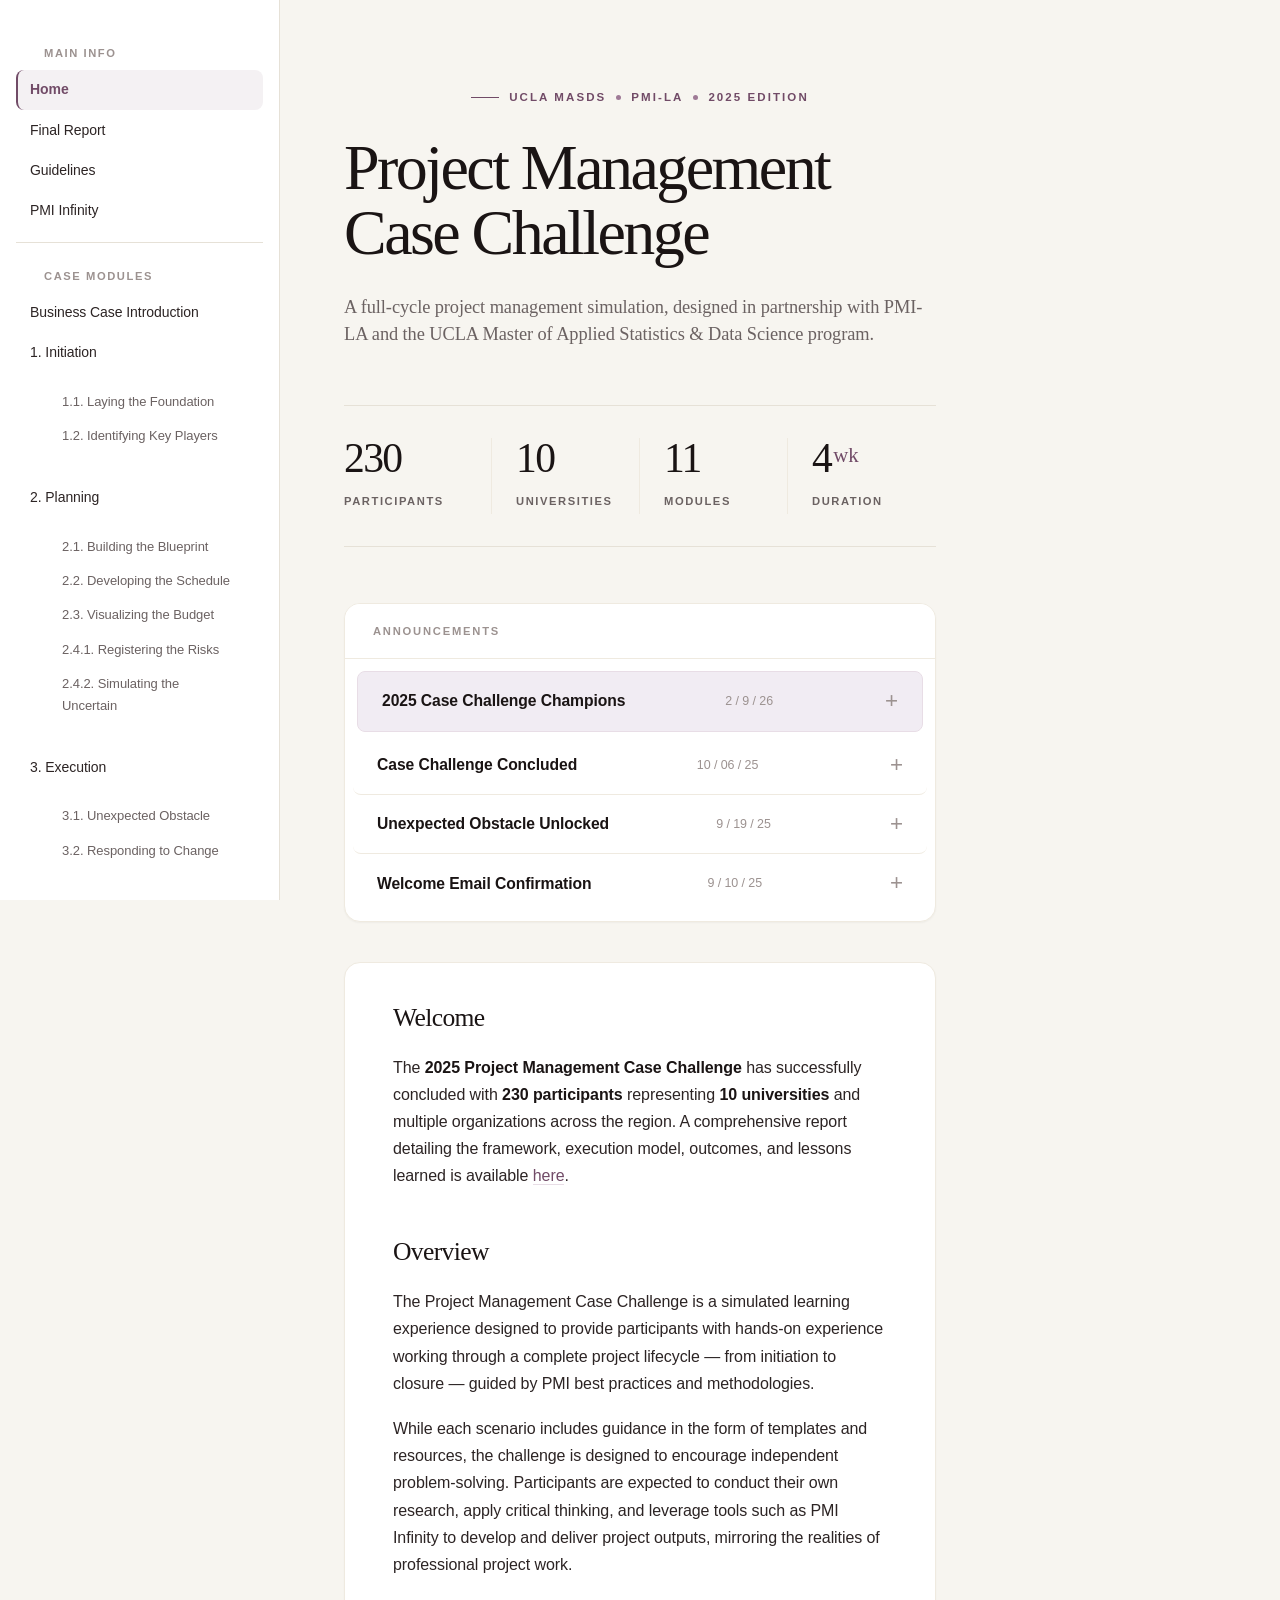
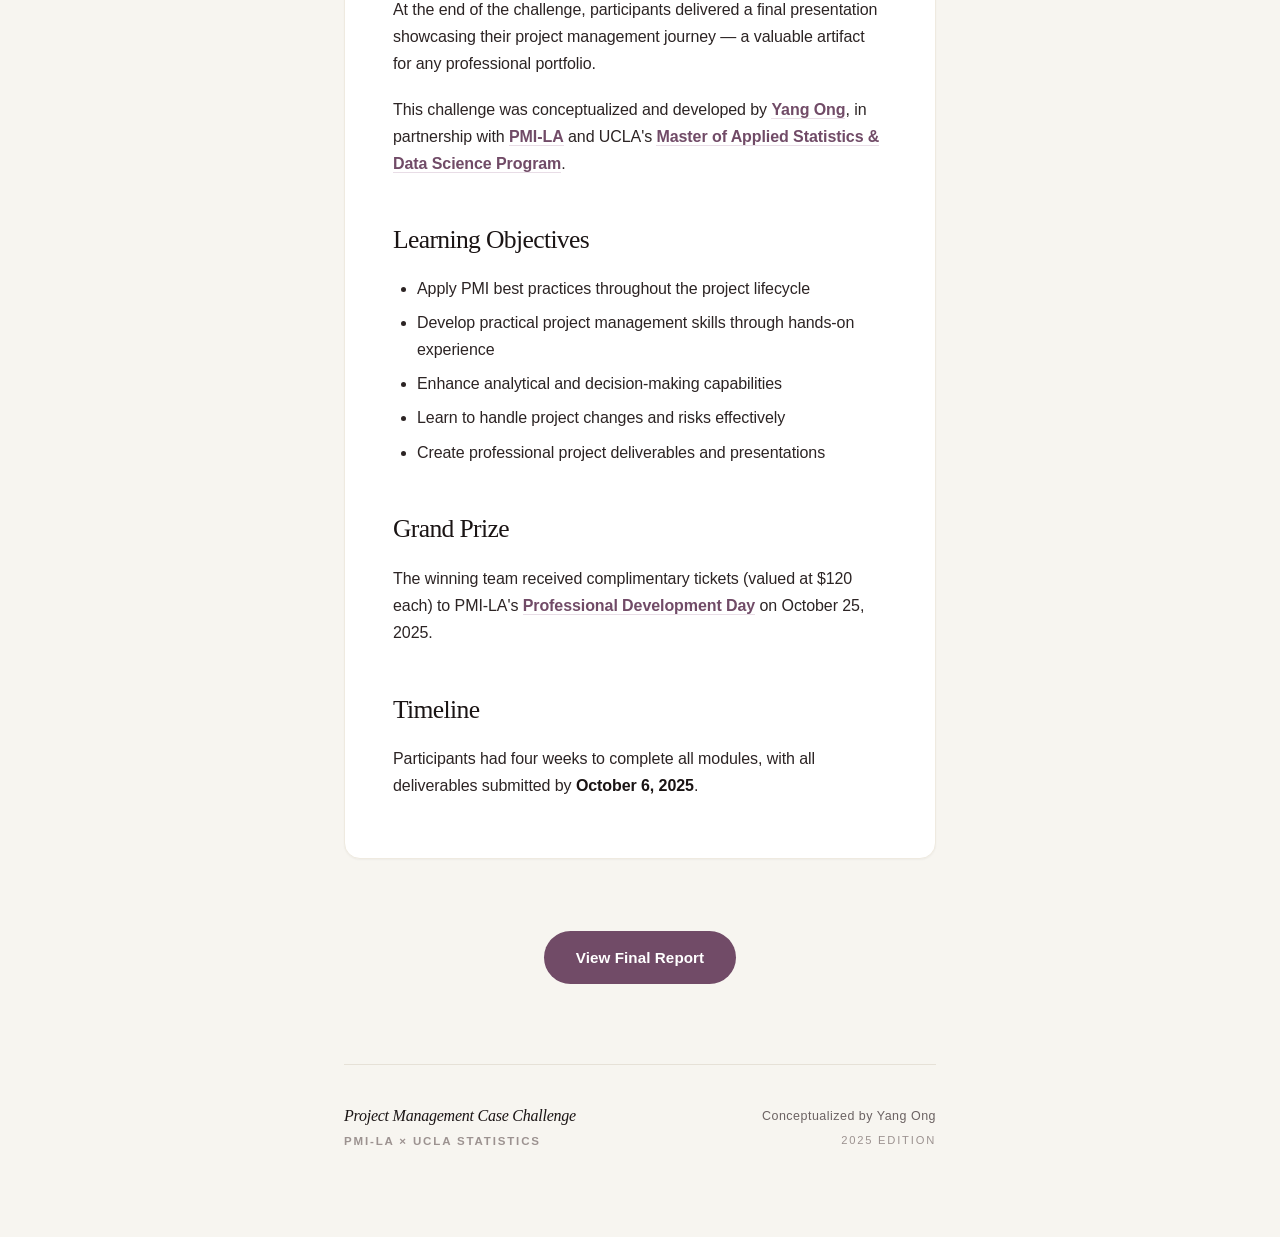
==== commit eb24ff3e: "Remove right sidebar, update modules count to 11" ====
--- a/index.html
+++ b/index.html
@@ -45,8 +45,8 @@
                 <span class="stat-label">Universities</span>
             </div>
             <div class="stat">
-                <span class="stat-value">5</span>
-                <span class="stat-label">Lifecycle Phases</span>
+                <span class="stat-value">11</span>
+                <span class="stat-label">Modules</span>
             </div>
             <div class="stat">
                 <span class="stat-value">4<sup>wk</sup></span>
--- a/styles.css
+++ b/styles.css
@@ -941,105 +941,9 @@
 .pdf-container iframe { box-shadow: var(--shadow-md); border-radius: var(--radius-lg); }
 .pdf-fallback { text-align: center; margin-top: 12px; font-size: 0.85rem; color: var(--text-muted); }
 
-/* ==========================================================================
-   RIGHT SIDEBAR
-   ========================================================================== */
-.right-sidebar {
-  position: fixed;
-  top: 0; right: 0;
-  width: 280px;
-  height: 100vh;
-  background: var(--bg-elevated);
-  padding: 28px 24px;
-  border-left: 1px solid var(--border);
-  z-index: 1000;
-  overflow-y: auto;
-}
-
-@media (max-width: 1024px) {
-  .right-sidebar { transform: translateX(100%); width: 100%; max-width: 280px; transition: transform 0.3s ease; }
-  .right-sidebar.active { transform: translateX(0); }
-}
-
-.countdown-widget {
-  margin-top: 8px;
-  background: var(--bg);
-  border-radius: var(--radius-lg);
-  padding: 24px;
-  border: 1px solid var(--border-light);
-}
-
-.current-date { margin-bottom: 24px; }
-
-.date-display h3 {
-  font-size: 0.7rem;
-  font-weight: 700;
-  letter-spacing: 0.14em;
-  text-transform: uppercase;
-  color: var(--text-faint);
-  margin-bottom: 6px;
-}
-
-.date-display p {
-  font-family: var(--font-family-display);
-  font-size: 1.15rem;
-  font-weight: 500;
-  color: var(--heading);
-  letter-spacing: -0.02em;
-}
-
-.progress-section { padding: 12px 0; }
-.progress-container { margin-bottom: 24px; }
-
-.progress-label {
-  font-size: 0.7rem;
-  color: var(--text-faint);
-  margin-bottom: 8px;
-  font-weight: 700;
-  letter-spacing: 0.14em;
-  text-transform: uppercase;
-}
-
-.progress-bar {
-  width: 100%;
-  height: 8px;
-  background: var(--bg-soft);
-  border-radius: var(--radius-full);
-  overflow: hidden;
-  position: relative;
-  border: none;
-}
-
-#progress-fill {
-  height: 100%;
-  background: var(--accent);
-  transition: width 0.5s ease;
-  border-radius: var(--radius-full);
-}
-
-.progress-text {
-  display: none;
-}
-
-.countdown-info { display: flex; flex-direction: column; gap: 18px; }
-
-.next-module h4, .final-deadline h4 {
-  font-size: 0.7rem;
-  font-weight: 700;
-  letter-spacing: 0.14em;
-  text-transform: uppercase;
-  color: var(--text-faint);
-  margin-bottom: 4px;
-}
-
-.next-module p, .final-deadline p {
-  font-family: var(--font-family-display);
-  font-size: 1rem;
-  color: var(--heading);
-  font-weight: 500;
-  line-height: 1.4;
-  letter-spacing: -0.01em;
-}
+
+
+
 
 /* ==========================================================================
    MOBILE MENU
@@ -1095,7 +999,6 @@
 @media (max-width: 768px) {
   body { flex-direction: column; }
   .sidebar { width: 85%; max-width: 300px; }
-  .right-sidebar { width: 85%; max-width: 300px; }
   .main-content { margin: 0; padding: 40px 20px; width: 100%; }
   .main-content > h1 { font-size: 2rem; }
   .main-content section { padding: 28px 24px; }
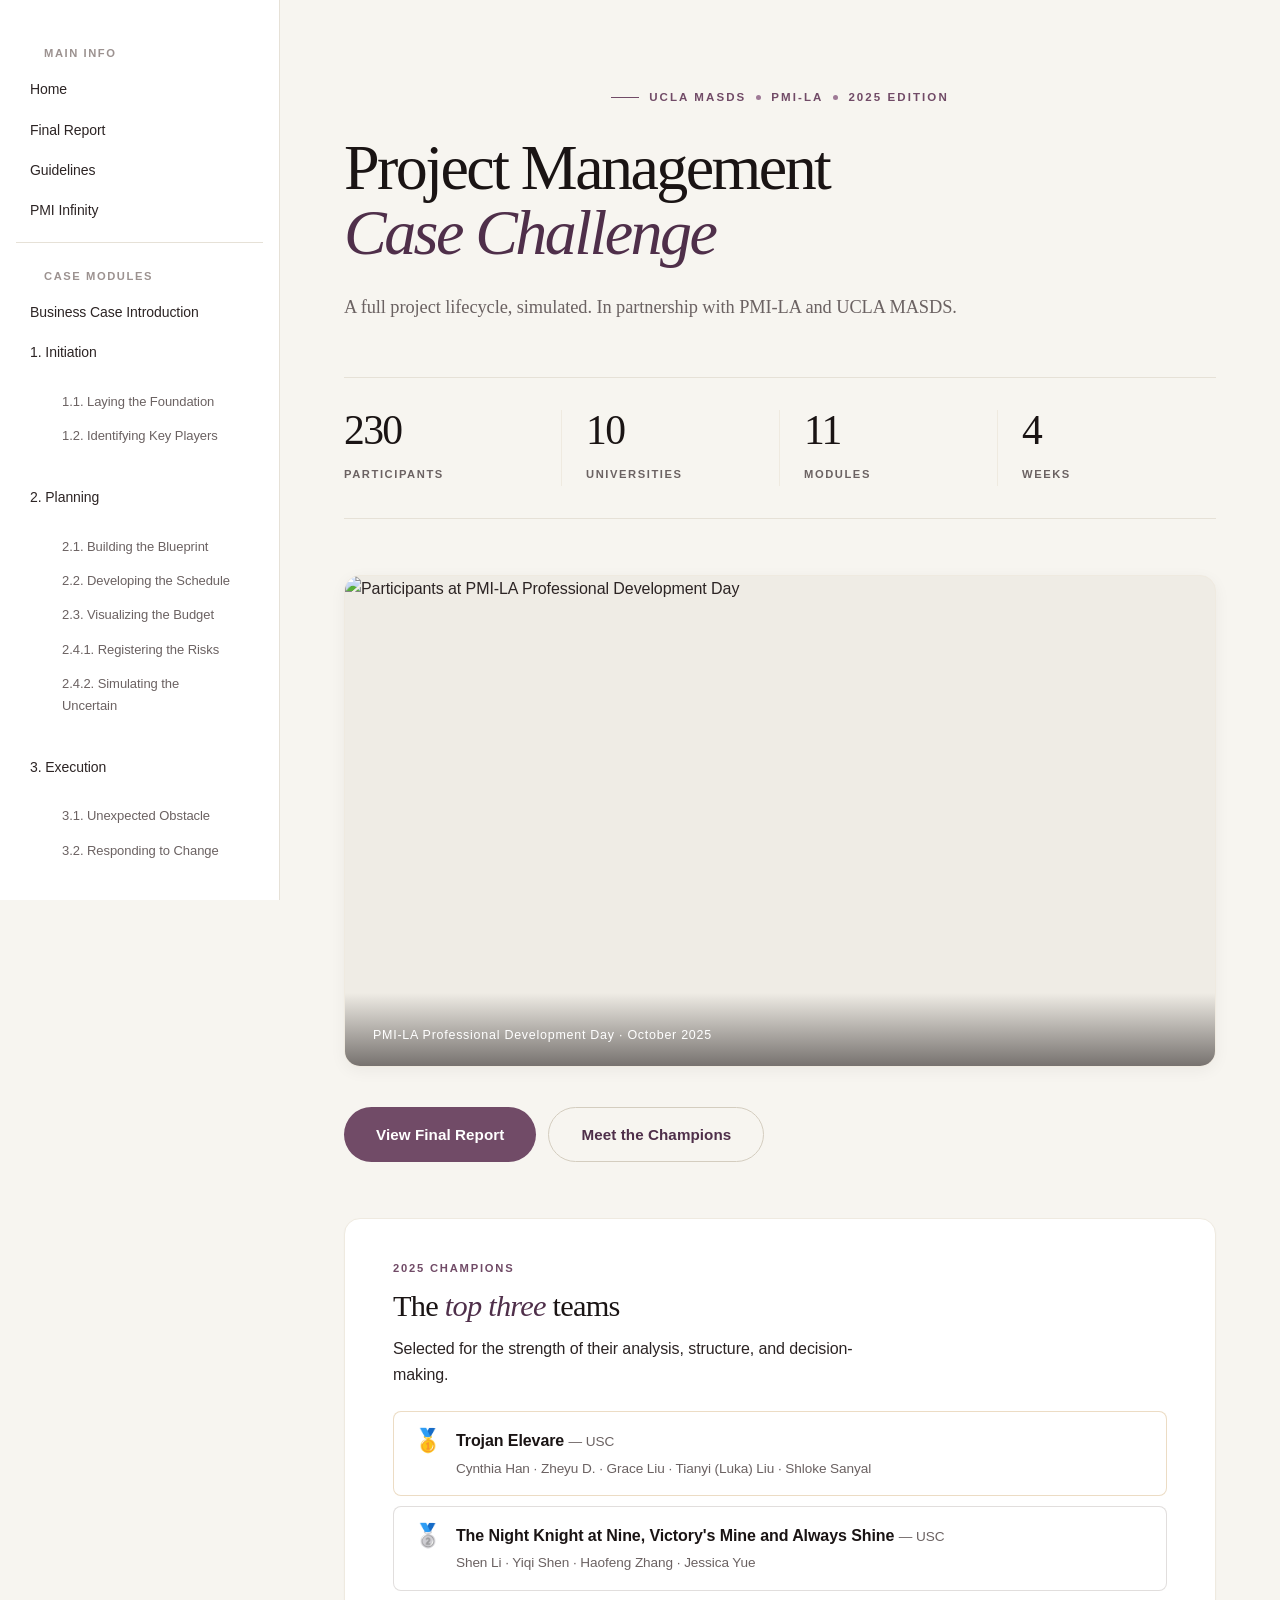
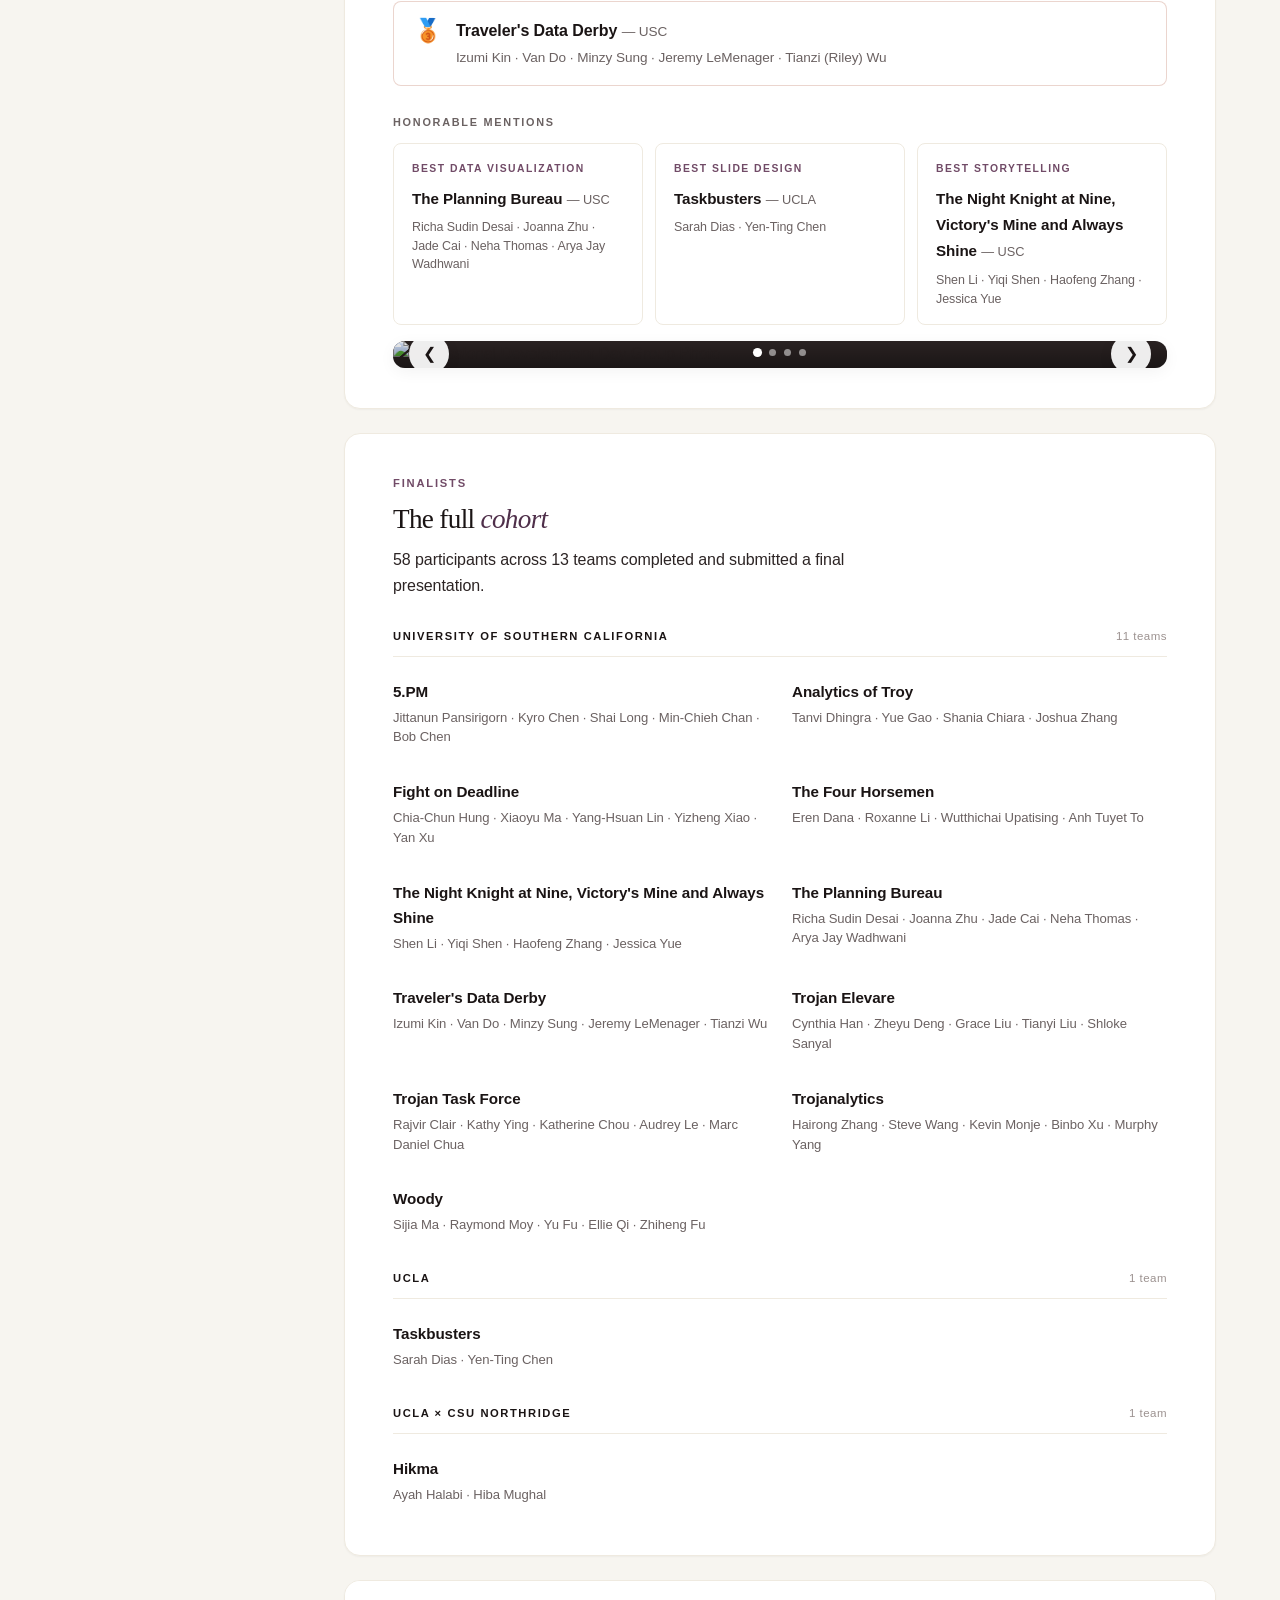
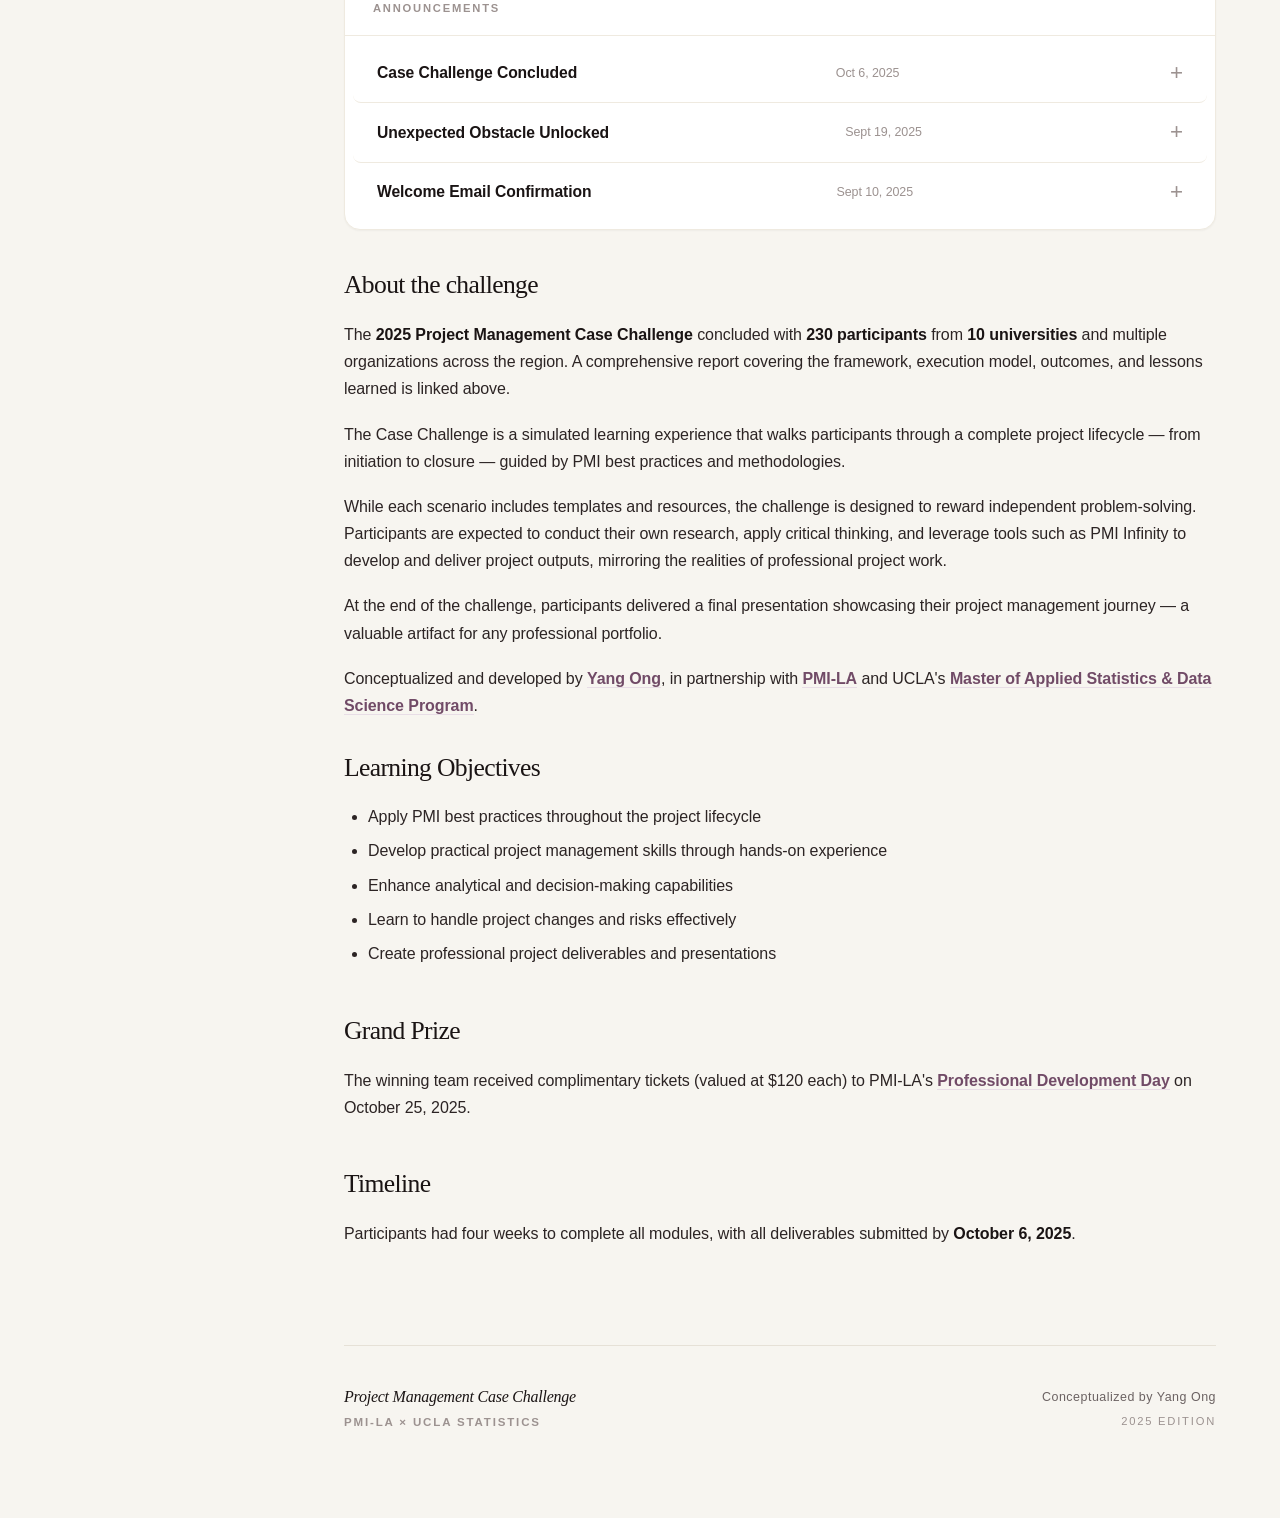
==== commit 2865a8ee: "Editorial refinements + Finalists feature card Hero: italic accent, tightened sub, group photo + CTA" ====
--- a/index.html
+++ b/index.html
@@ -24,7 +24,7 @@
     <meta property="twitter:description" content="Experience the complete project management lifecycle through this comprehensive case study challenge.">
 
     <title>Challenge Portal — Project Management Case Challenge</title>
-    <link rel="stylesheet" href="styles.css?v=premium-light-4">
+    <link rel="stylesheet" href="styles.css?v=premium-light-6">
 </head>
 
 <body>
@@ -32,8 +32,8 @@
 
     <main class="main-content">
         <div class="eyebrow">UCLA MASDS <span class="dot"></span> PMI-LA <span class="dot"></span> 2025 Edition</div>
-        <h1>Project Management<br>Case Challenge</h1>
-        <h2>A full-cycle project management simulation, designed in partnership with PMI-LA and the UCLA Master of Applied Statistics &amp; Data Science program.</h2>
+        <h1>Project Management<br><em>Case Challenge</em></h1>
+        <h2>A full project lifecycle, simulated. In partnership with PMI-LA and UCLA MASDS.</h2>
 
         <div class="stats-strip">
             <div class="stat">
@@ -49,80 +49,193 @@
                 <span class="stat-label">Modules</span>
             </div>
             <div class="stat">
-                <span class="stat-value">4<sup>wk</sup></span>
-                <span class="stat-label">Duration</span>
+                <span class="stat-value">4</span>
+                <span class="stat-label">Weeks</span>
             </div>
         </div>
+
+        <figure class="hero-feature">
+            <img src="images/PDD_Group_Photo.jpg" alt="Participants at PMI-LA Professional Development Day" loading="lazy">
+            <figcaption class="hero-caption">PMI-LA Professional Development Day · October 2025</figcaption>
+        </figure>
+
+        <div class="hero-cta">
+            <a href="report.html" class="button">View Final Report</a>
+            <a href="#champions" class="button secondary">Meet the Champions</a>
+        </div>
+
+        <section class="champions-feature" id="champions">
+            <div class="champions-eyebrow">2025 Champions</div>
+            <h2>The <em>top three</em> teams</h2>
+            <p class="champions-lede">Selected for the strength of their analysis, structure, and decision-making.</p>
+
+            <div class="winners-list">
+                <div class="winner-entry gold">
+                    <span class="winner-medal">🥇</span>
+                    <div class="winner-info">
+                        <strong>Trojan Elevare</strong> <span class="winner-school">— USC</span>
+                        <div class="winner-members">Cynthia Han · Zheyu D. · Grace Liu · Tianyi (Luka) Liu · Shloke Sanyal</div>
+                    </div>
+                </div>
+                <div class="winner-entry silver">
+                    <span class="winner-medal">🥈</span>
+                    <div class="winner-info">
+                        <strong>The Night Knight at Nine, Victory's Mine and Always Shine</strong> <span class="winner-school">— USC</span>
+                        <div class="winner-members">Shen Li · Yiqi Shen · Haofeng Zhang · Jessica Yue</div>
+                    </div>
+                </div>
+                <div class="winner-entry bronze">
+                    <span class="winner-medal">🥉</span>
+                    <div class="winner-info">
+                        <strong>Traveler's Data Derby</strong> <span class="winner-school">— USC</span>
+                        <div class="winner-members">Izumi Kin · Van Do · Minzy Sung · Jeremy LeMenager · Tianzi (Riley) Wu</div>
+                    </div>
+                </div>
+            </div>
+
+            <div class="honorable-mentions">
+                <div class="honorable-eyebrow">Honorable Mentions</div>
+                <div class="honorable-grid">
+                    <div class="honorable-entry">
+                        <div class="honorable-category">Best Data Visualization</div>
+                        <strong>The Planning Bureau</strong> <span class="winner-school">— USC</span>
+                        <div class="winner-members">Richa Sudin Desai · Joanna Zhu · Jade Cai · Neha Thomas · Arya Jay Wadhwani</div>
+                    </div>
+                    <div class="honorable-entry">
+                        <div class="honorable-category">Best Slide Design</div>
+                        <strong>Taskbusters</strong> <span class="winner-school">— UCLA</span>
+                        <div class="winner-members">Sarah Dias · Yen-Ting Chen</div>
+                    </div>
+                    <div class="honorable-entry">
+                        <div class="honorable-category">Best Storytelling</div>
+                        <strong>The Night Knight at Nine, Victory's Mine and Always Shine</strong> <span class="winner-school">— USC</span>
+                        <div class="winner-members">Shen Li · Yiqi Shen · Haofeng Zhang · Jessica Yue</div>
+                    </div>
+                </div>
+            </div>
+
+            <div class="winners-carousel" id="winnersCarousel">
+                <div class="carousel-viewport">
+                    <div class="carousel-track">
+                        <div class="carousel-slide active">
+                            <img src="images/PDD_Group_Photo.jpg" alt="Professional Development Day Group Photo" loading="lazy">
+                        </div>
+                        <div class="carousel-slide">
+                            <img src="images/1st_Place.jpg" alt="1st Place — Trojan Elevare" loading="lazy">
+                        </div>
+                        <div class="carousel-slide">
+                            <img src="images/2nd_Place.jpg" alt="2nd Place — The Night Knight at Nine" loading="lazy">
+                        </div>
+                        <div class="carousel-slide">
+                            <img src="images/3rd_Place.jpg" alt="3rd Place — Traveler's Data Derby" loading="lazy">
+                        </div>
+                    </div>
+                </div>
+                <button class="carousel-btn carousel-prev" aria-label="Previous image">&#10094;</button>
+                <button class="carousel-btn carousel-next" aria-label="Next image">&#10095;</button>
+                <div class="carousel-dots">
+                    <button class="carousel-dot active" data-index="0" aria-label="Slide 1"></button>
+                    <button class="carousel-dot" data-index="1" aria-label="Slide 2"></button>
+                    <button class="carousel-dot" data-index="2" aria-label="Slide 3"></button>
+                    <button class="carousel-dot" data-index="3" aria-label="Slide 4"></button>
+                </div>
+            </div>
+        </section>
+
+        <section class="finalists-feature" id="finalists">
+            <div class="finalists-eyebrow">Finalists</div>
+            <h2>The full <em>cohort</em></h2>
+            <p class="finalists-lede">58 participants across 13 teams completed and submitted a final presentation.</p>
+
+            <div class="school-group">
+                <div class="school-group-header">
+                    <span class="school-name">University of Southern California</span>
+                    <span class="school-count">11 teams</span>
+                </div>
+                <div class="finalist-teams">
+                    <div class="finalist-team">
+                        <strong>5.PM</strong>
+                        <div class="finalist-members">Jittanun Pansirigorn · Kyro Chen · Shai Long · Min-Chieh Chan · Bob Chen</div>
+                    </div>
+                    <div class="finalist-team">
+                        <strong>Analytics of Troy</strong>
+                        <div class="finalist-members">Tanvi Dhingra · Yue Gao · Shania Chiara · Joshua Zhang</div>
+                    </div>
+                    <div class="finalist-team">
+                        <strong>Fight on Deadline</strong>
+                        <div class="finalist-members">Chia-Chun Hung · Xiaoyu Ma · Yang-Hsuan Lin · Yizheng Xiao · Yan Xu</div>
+                    </div>
+                    <div class="finalist-team">
+                        <strong>The Four Horsemen</strong>
+                        <div class="finalist-members">Eren Dana · Roxanne Li · Wutthichai Upatising · Anh Tuyet To</div>
+                    </div>
+                    <div class="finalist-team">
+                        <strong>The Night Knight at Nine, Victory's Mine and Always Shine</strong>
+                        <div class="finalist-members">Shen Li · Yiqi Shen · Haofeng Zhang · Jessica Yue</div>
+                    </div>
+                    <div class="finalist-team">
+                        <strong>The Planning Bureau</strong>
+                        <div class="finalist-members">Richa Sudin Desai · Joanna Zhu · Jade Cai · Neha Thomas · Arya Jay Wadhwani</div>
+                    </div>
+                    <div class="finalist-team">
+                        <strong>Traveler's Data Derby</strong>
+                        <div class="finalist-members">Izumi Kin · Van Do · Minzy Sung · Jeremy LeMenager · Tianzi Wu</div>
+                    </div>
+                    <div class="finalist-team">
+                        <strong>Trojan Elevare</strong>
+                        <div class="finalist-members">Cynthia Han · Zheyu Deng · Grace Liu · Tianyi Liu · Shloke Sanyal</div>
+                    </div>
+                    <div class="finalist-team">
+                        <strong>Trojan Task Force</strong>
+                        <div class="finalist-members">Rajvir Clair · Kathy Ying · Katherine Chou · Audrey Le · Marc Daniel Chua</div>
+                    </div>
+                    <div class="finalist-team">
+                        <strong>Trojanalytics</strong>
+                        <div class="finalist-members">Hairong Zhang · Steve Wang · Kevin Monje · Binbo Xu · Murphy Yang</div>
+                    </div>
+                    <div class="finalist-team">
+                        <strong>Woody</strong>
+                        <div class="finalist-members">Sijia Ma · Raymond Moy · Yu Fu · Ellie Qi · Zhiheng Fu</div>
+                    </div>
+                </div>
+            </div>
+
+            <div class="school-group">
+                <div class="school-group-header">
+                    <span class="school-name">UCLA</span>
+                    <span class="school-count">1 team</span>
+                </div>
+                <div class="finalist-teams">
+                    <div class="finalist-team">
+                        <strong>Taskbusters</strong>
+                        <div class="finalist-members">Sarah Dias · Yen-Ting Chen</div>
+                    </div>
+                </div>
+            </div>
+
+            <div class="school-group">
+                <div class="school-group-header">
+                    <span class="school-name">UCLA × CSU Northridge</span>
+                    <span class="school-count">1 team</span>
+                </div>
+                <div class="finalist-teams">
+                    <div class="finalist-team">
+                        <strong>Hikma</strong>
+                        <div class="finalist-members">Ayah Halabi · Hiba Mughal</div>
+                    </div>
+                </div>
+            </div>
+        </section>
 
         <div class="announcements-section">
             <div class="announcements-header">
                 <h3>Announcements</h3>
             </div>
             <div class="announcements-list">
-                <div class="announcement-item announcement-winners">
-                    <button class="announcement-trigger" aria-expanded="false" aria-controls="announcement-winners">
-                        2025 Case Challenge Champions
-                        <div class="announcement-date-inline">2 / 9 / 26</div>
-                    </button>
-                    <div id="announcement-winners" class="announcement-content" aria-hidden="true">
-                        <p><strong>Congratulations to our Top 3 Teams</strong>, recognized for the strength of their analysis, structure, and decision-making.</p>
-
-                        <div class="winners-list">
-                            <div class="winner-entry gold">
-                                <span class="winner-medal">🥇</span>
-                                <div class="winner-info">
-                                    <strong>Trojan Elevare</strong> <span class="winner-school">— USC</span>
-                                    <div class="winner-members">Cynthia Han · Zheyu D. · Grace Liu · Tianyi (Luka) Liu · Shloke Sanyal</div>
-                                </div>
-                            </div>
-                            <div class="winner-entry silver">
-                                <span class="winner-medal">🥈</span>
-                                <div class="winner-info">
-                                    <strong>The Night Knight at Nine, Victory's Mine and Always Shine</strong> <span class="winner-school">— USC</span>
-                                    <div class="winner-members">Shen Li · Yiqi Shen · Haofeng Zhang · Jessica Yue</div>
-                                </div>
-                            </div>
-                            <div class="winner-entry bronze">
-                                <span class="winner-medal">🥉</span>
-                                <div class="winner-info">
-                                    <strong>Traveler's Data Derby</strong> <span class="winner-school">— USC</span>
-                                    <div class="winner-members">Izumi Kin · Van Do · Minzy Sung · Jeremy LeMenager · Tianzi (Riley) Wu</div>
-                                </div>
-                            </div>
-                        </div>
-
-                        <div class="winners-carousel" id="winnersCarousel">
-                            <div class="carousel-viewport">
-                                <div class="carousel-track">
-                                    <div class="carousel-slide active">
-                                        <img src="images/PDD_Group_Photo.jpg" alt="Professional Development Day Group Photo" loading="lazy">
-                                    </div>
-                                    <div class="carousel-slide">
-                                        <img src="images/1st_Place.jpg" alt="1st Place — Trojan Elevare" loading="lazy">
-                                    </div>
-                                    <div class="carousel-slide">
-                                        <img src="images/2nd_Place.jpg" alt="2nd Place — The Night Knight at Nine" loading="lazy">
-                                    </div>
-                                    <div class="carousel-slide">
-                                        <img src="images/3rd_Place.jpg" alt="3rd Place — Traveler's Data Derby" loading="lazy">
-                                    </div>
-                                </div>
-                            </div>
-                            <button class="carousel-btn carousel-prev" aria-label="Previous image">&#10094;</button>
-                            <button class="carousel-btn carousel-next" aria-label="Next image">&#10095;</button>
-                            <div class="carousel-dots">
-                                <button class="carousel-dot active" data-index="0" aria-label="Slide 1"></button>
-                                <button class="carousel-dot" data-index="1" aria-label="Slide 2"></button>
-                                <button class="carousel-dot" data-index="2" aria-label="Slide 3"></button>
-                                <button class="carousel-dot" data-index="3" aria-label="Slide 4"></button>
-                            </div>
-                        </div>
-                    </div>
-                </div>
                 <div class="announcement-item">
                     <button class="announcement-trigger" aria-expanded="false" aria-controls="announcement-3">
                         Case Challenge Concluded
-                        <div class="announcement-date-inline">10 / 06 / 25</div>
+                        <div class="announcement-date-inline">Oct 6, 2025</div>
                     </button>
                     <div id="announcement-3" class="announcement-content" aria-hidden="true">
                         <p>The case challenge has officially concluded. Thank you for your participation.</p>
@@ -131,7 +244,7 @@
                 <div class="announcement-item">
                     <button class="announcement-trigger" aria-expanded="false" aria-controls="announcement-2">
                         Unexpected Obstacle Unlocked
-                        <div class="announcement-date-inline">9 / 19 / 25</div>
+                        <div class="announcement-date-inline">Sept 19, 2025</div>
                     </button>
                     <div id="announcement-2" class="announcement-content" aria-hidden="true">
                         <p>The passcode for the unexpected obstacle scenario was sent via email. For questions contact <a href="mailto:contact@pmcasechallenge.com">contact@pmcasechallenge.com</a>.</p>
@@ -140,7 +253,7 @@
                 <div class="announcement-item">
                     <button class="announcement-trigger" aria-expanded="false" aria-controls="announcement-1">
                         Welcome Email Confirmation
-                        <div class="announcement-date-inline">9 / 10 / 25</div>
+                        <div class="announcement-date-inline">Sept 10, 2025</div>
                     </button>
                     <div id="announcement-1" class="announcement-content" aria-hidden="true">
                         <p>Participants who registered before 9/8 received a welcome email titled "Welcome to the PMI-LA Case Challenge!" Check your spam folder if you didn't receive it.</p>
@@ -149,17 +262,19 @@
             </div>
         </div>
 
-        <section class="content-section">
+        <section class="content-section index-narrative">
             <div class="section-content">
-                <h2>Welcome</h2>
-                <p>The <strong>2025 Project Management Case Challenge</strong> has successfully concluded with <strong>230 participants</strong> representing <strong>10 universities</strong> and multiple organizations across the region. A comprehensive report detailing the framework, execution model, outcomes, and lessons learned is available <a href="report/PM_Case_Challenge_Final_Report.pdf" target="_blank">here</a>.</p>
-
-                <h2>Overview</h2>
-                <p>The Project Management Case Challenge is a simulated learning experience designed to provide participants with hands-on experience working through a complete project lifecycle — from initiation to closure — guided by PMI best practices and methodologies.</p>
-                <p>While each scenario includes guidance in the form of templates and resources, the challenge is designed to encourage independent problem-solving. Participants are expected to conduct their own research, apply critical thinking, and leverage tools such as PMI Infinity to develop and deliver project outputs, mirroring the realities of professional project work.</p>
+                <h2>About the challenge</h2>
+                <p>The <strong>2025 Project Management Case Challenge</strong> concluded with <strong>230 participants</strong> from <strong>10 universities</strong> and multiple organizations across the region. A comprehensive report covering the framework, execution model, outcomes, and lessons learned is linked above.</p>
+                <p>The Case Challenge is a simulated learning experience that walks participants through a complete project lifecycle — from initiation to closure — guided by PMI best practices and methodologies.</p>
+                <p>While each scenario includes templates and resources, the challenge is designed to reward independent problem-solving. Participants are expected to conduct their own research, apply critical thinking, and leverage tools such as PMI Infinity to develop and deliver project outputs, mirroring the realities of professional project work.</p>
                 <p>At the end of the challenge, participants delivered a final presentation showcasing their project management journey — a valuable artifact for any professional portfolio.</p>
-                <p>This challenge was conceptualized and developed by <strong><a href="https://www.linkedin.com/in/yang-ong/" target="_blank">Yang Ong</a></strong>, in partnership with <strong><a href="https://pmi-la.org/" target="_blank">PMI-LA</a></strong> and UCLA's <strong><a href="https://master.stat.ucla.edu/" target="_blank">Master of Applied Statistics &amp; Data Science Program</a></strong>.</p>
-
+                <p>Conceptualized and developed by <strong><a href="https://www.linkedin.com/in/yang-ong/" target="_blank">Yang Ong</a></strong>, in partnership with <strong><a href="https://pmi-la.org/" target="_blank">PMI-LA</a></strong> and UCLA's <strong><a href="https://master.stat.ucla.edu/" target="_blank">Master of Applied Statistics &amp; Data Science Program</a></strong>.</p>
+            </div>
+        </section>
+
+        <section class="content-section index-narrative">
+            <div class="section-content">
                 <h2>Learning Objectives</h2>
                 <ul>
                     <li>Apply PMI best practices throughout the project lifecycle</li>
@@ -177,10 +292,6 @@
             </div>
         </section>
 
-        <div class="navigation-buttons">
-            <a href="report.html" class="button">View Final Report</a>
-        </div>
-
         <footer class="editorial-footer">
             <div class="footer-mark">
                 Project Management Case Challenge
--- a/styles.css
+++ b/styles.css
@@ -248,12 +248,12 @@
    ========================================================================== */
 .main-content {
   margin-left: var(--sidebar-width);
-  margin-right: 280px;
+  margin-right: 0;
   padding: 88px 64px 64px;
   display: flex;
   flex-direction: column;
   align-items: center;
-  width: calc(100% - 560px);
+  width: calc(100% - var(--sidebar-width));
 }
 
 @media (max-width: 1024px) {
@@ -308,10 +308,7 @@
   max-width: var(--content-max-width);
 }
 
-.main-content section:hover {
-  box-shadow: var(--shadow-md);
-  border-color: var(--border);
-}
+/* Sections aren't interactive — no hover motion */
 
 /* Internal headings */
 .main-content h2 {
@@ -1061,11 +1058,12 @@
   display: inline-block;
 }
 
-/* Italic emphasis in hero — Fraunces italic (no longer used in hero, kept for elsewhere) */
+/* Italic emphasis in hero — Fraunces italic gives editorial voice */
 .main-content > h1 em,
 .main-content > h1 .italic {
-  font-style: normal;
-  color: inherit;
+  font-style: italic;
+  font-weight: 400;
+  color: var(--accent-dark);
 }
 
 /* Stats strip — editorial numerals */
@@ -1212,3 +1210,287 @@
   .editorial-footer { grid-template-columns: 1fr; }
   .editorial-footer .footer-meta { text-align: left; }
 }
+
+/* ==========================================================================
+   HERO IMAGE — editorial feature shot
+   ========================================================================== */
+.hero-feature {
+  width: 100%;
+  max-width: var(--content-max-width);
+  margin: 0 0 40px;
+  border-radius: var(--radius-xl);
+  overflow: hidden;
+  border: 1px solid var(--border-light);
+  box-shadow: var(--shadow-md);
+  background: var(--bg-soft);
+  position: relative;
+}
+
+.hero-feature img {
+  width: 100%;
+  height: auto;
+  display: block;
+  aspect-ratio: 16 / 9;
+  object-fit: cover;
+}
+
+.hero-feature .hero-caption {
+  position: absolute;
+  bottom: 0; left: 0; right: 0;
+  padding: 32px 28px 20px;
+  background: linear-gradient(transparent, rgba(20, 14, 14, 0.55));
+  color: #fff;
+  font-family: var(--font-family-sans);
+  font-size: 0.78rem;
+  font-weight: 500;
+  letter-spacing: 0.06em;
+}
+
+/* ==========================================================================
+   HERO CTA BAND
+   ========================================================================== */
+.hero-cta {
+  width: 100%;
+  max-width: var(--content-max-width);
+  display: flex;
+  gap: 12px;
+  flex-wrap: wrap;
+  margin: 0 0 56px;
+  padding: 0;
+}
+
+.hero-cta .button { padding: 14px 28px; }
+
+.hero-cta .button.secondary {
+  background: transparent;
+  color: var(--accent-dark) !important;
+  border: 1px solid var(--border-strong) !important;
+}
+
+.hero-cta .button.secondary:hover {
+  background: var(--bg-soft);
+  border-color: var(--accent) !important;
+  color: var(--accent-dark) !important;
+  box-shadow: none;
+}
+
+/* ==========================================================================
+   CHAMPIONS FEATURE CARD — promoted from accordion
+   ========================================================================== */
+.champions-feature {
+  width: 100%;
+  max-width: var(--content-max-width);
+  background: var(--bg-tinted);
+  border: 1px solid var(--accent-tint);
+  border-radius: var(--radius-xl);
+  padding: 40px 44px;
+  margin: 0 0 40px;
+  box-shadow: var(--shadow-sm);
+}
+
+.champions-feature .champions-eyebrow {
+  font-family: var(--font-family-sans);
+  font-size: 0.7rem;
+  font-weight: 700;
+  letter-spacing: 0.16em;
+  text-transform: uppercase;
+  color: var(--accent);
+  margin-bottom: 12px;
+}
+
+.champions-feature h2 {
+  font-family: var(--font-family-display);
+  color: var(--heading);
+  font-size: 1.9rem;
+  font-weight: 500;
+  letter-spacing: -0.025em;
+  line-height: 1.15;
+  margin: 0 0 12px;
+}
+
+.champions-feature h2 em { font-style: italic; color: var(--accent-dark); font-weight: 400; }
+
+.champions-feature .champions-lede {
+  color: var(--text);
+  font-size: 1rem;
+  line-height: 1.6;
+  margin: 0 0 24px;
+  max-width: 56ch;
+}
+
+.champions-feature .winners-list { margin: 0 0 24px; }
+
+.champions-feature .winner-entry {
+  background: var(--bg-elevated);
+}
+
+@media (max-width: 600px) {
+  .champions-feature { padding: 28px 24px; }
+  .champions-feature h2 { font-size: 1.5rem; }
+}
+
+/* Honorable mentions — inside Champions */
+.honorable-mentions { margin-top: 28px; }
+
+.honorable-eyebrow {
+  font-family: var(--font-family-sans);
+  font-size: 0.68rem;
+  font-weight: 700;
+  letter-spacing: 0.16em;
+  text-transform: uppercase;
+  color: var(--text-muted);
+  margin-bottom: 12px;
+}
+
+.honorable-grid {
+  display: grid;
+  grid-template-columns: repeat(3, 1fr);
+  gap: 12px;
+}
+
+.honorable-entry {
+  background: var(--bg-elevated);
+  border: 1px solid var(--border-light);
+  border-radius: var(--radius-md);
+  padding: 16px 18px;
+}
+
+.honorable-category {
+  font-family: var(--font-family-sans);
+  font-size: 0.65rem;
+  font-weight: 700;
+  letter-spacing: 0.14em;
+  text-transform: uppercase;
+  color: var(--accent);
+  margin-bottom: 8px;
+}
+
+.honorable-entry strong { font-size: 0.95rem; color: var(--heading); font-weight: 700; }
+.honorable-entry .winner-school { font-size: 0.8rem; color: var(--text-muted); font-weight: 500; }
+.honorable-entry .winner-members { font-size: 0.78rem; color: var(--text-muted); margin-top: 6px; line-height: 1.5; }
+
+@media (max-width: 768px) {
+  .honorable-grid { grid-template-columns: 1fr; }
+}
+
+/* ==========================================================================
+   FINALISTS — full cohort directory
+   ========================================================================== */
+.finalists-feature {
+  width: 100%;
+  max-width: var(--content-max-width);
+  background: var(--bg-elevated);
+  border: 1px solid var(--border-light);
+  border-radius: var(--radius-xl);
+  padding: 40px 44px;
+  margin: 0 0 40px;
+  box-shadow: var(--shadow-sm);
+}
+
+.finalists-eyebrow {
+  font-family: var(--font-family-sans);
+  font-size: 0.7rem;
+  font-weight: 700;
+  letter-spacing: 0.16em;
+  text-transform: uppercase;
+  color: var(--accent);
+  margin-bottom: 12px;
+}
+
+.finalists-feature h2 {
+  font-family: var(--font-family-display);
+  color: var(--heading);
+  font-size: 1.7rem;
+  font-weight: 500;
+  letter-spacing: -0.025em;
+  line-height: 1.15;
+  margin: 0 0 12px;
+}
+
+.finalists-feature h2 em { font-style: italic; color: var(--accent-dark); font-weight: 400; }
+
+.finalists-feature .finalists-lede {
+  color: var(--text);
+  font-size: 1rem;
+  line-height: 1.6;
+  margin: 0 0 28px;
+  max-width: 60ch;
+}
+
+.school-group { margin-bottom: 24px; }
+.school-group:last-child { margin-bottom: 0; }
+
+.school-group-header {
+  display: flex;
+  align-items: baseline;
+  justify-content: space-between;
+  padding: 0 0 10px;
+  margin-bottom: 12px;
+  border-bottom: 1px solid var(--border-light);
+  gap: 16px;
+}
+
+.school-name {
+  font-family: var(--font-family-sans);
+  font-size: 0.7rem;
+  font-weight: 700;
+  letter-spacing: 0.14em;
+  text-transform: uppercase;
+  color: var(--heading);
+}
+
+.school-count {
+  font-family: var(--font-family-sans);
+  font-size: 0.72rem;
+  color: var(--text-faint);
+  font-variant-numeric: tabular-nums;
+  letter-spacing: 0.04em;
+}
+
+.finalist-teams {
+  display: grid;
+  grid-template-columns: repeat(2, 1fr);
+  gap: 12px 24px;
+}
+
+.finalist-team {
+  padding: 10px 0;
+}
+
+.finalist-team strong {
+  display: block;
+  font-size: 0.95rem;
+  color: var(--heading);
+  font-weight: 700;
+  margin-bottom: 4px;
+  letter-spacing: -0.005em;
+}
+
+.finalist-members {
+  font-size: 0.82rem;
+  color: var(--text-muted);
+  line-height: 1.5;
+}
+
+@media (max-width: 768px) {
+  .finalists-feature { padding: 28px 24px; }
+  .finalists-feature h2 { font-size: 1.4rem; }
+  .finalist-teams { grid-template-columns: 1fr; gap: 8px; }
+  .school-group-header { flex-direction: column; align-items: flex-start; gap: 4px; }
+}
+
+/* Continuous editorial body — no card chrome on index narrative */
+.main-content section.index-narrative {
+  background: transparent;
+  border: none;
+  box-shadow: none;
+  padding: 0;
+  overflow: visible;
+  margin-bottom: 0;
+}
+
+.main-content section.index-narrative + section.index-narrative {
+  margin-top: 16px;
+}
+
+.index-narrative .section-content h2:first-child { margin-top: 0; }
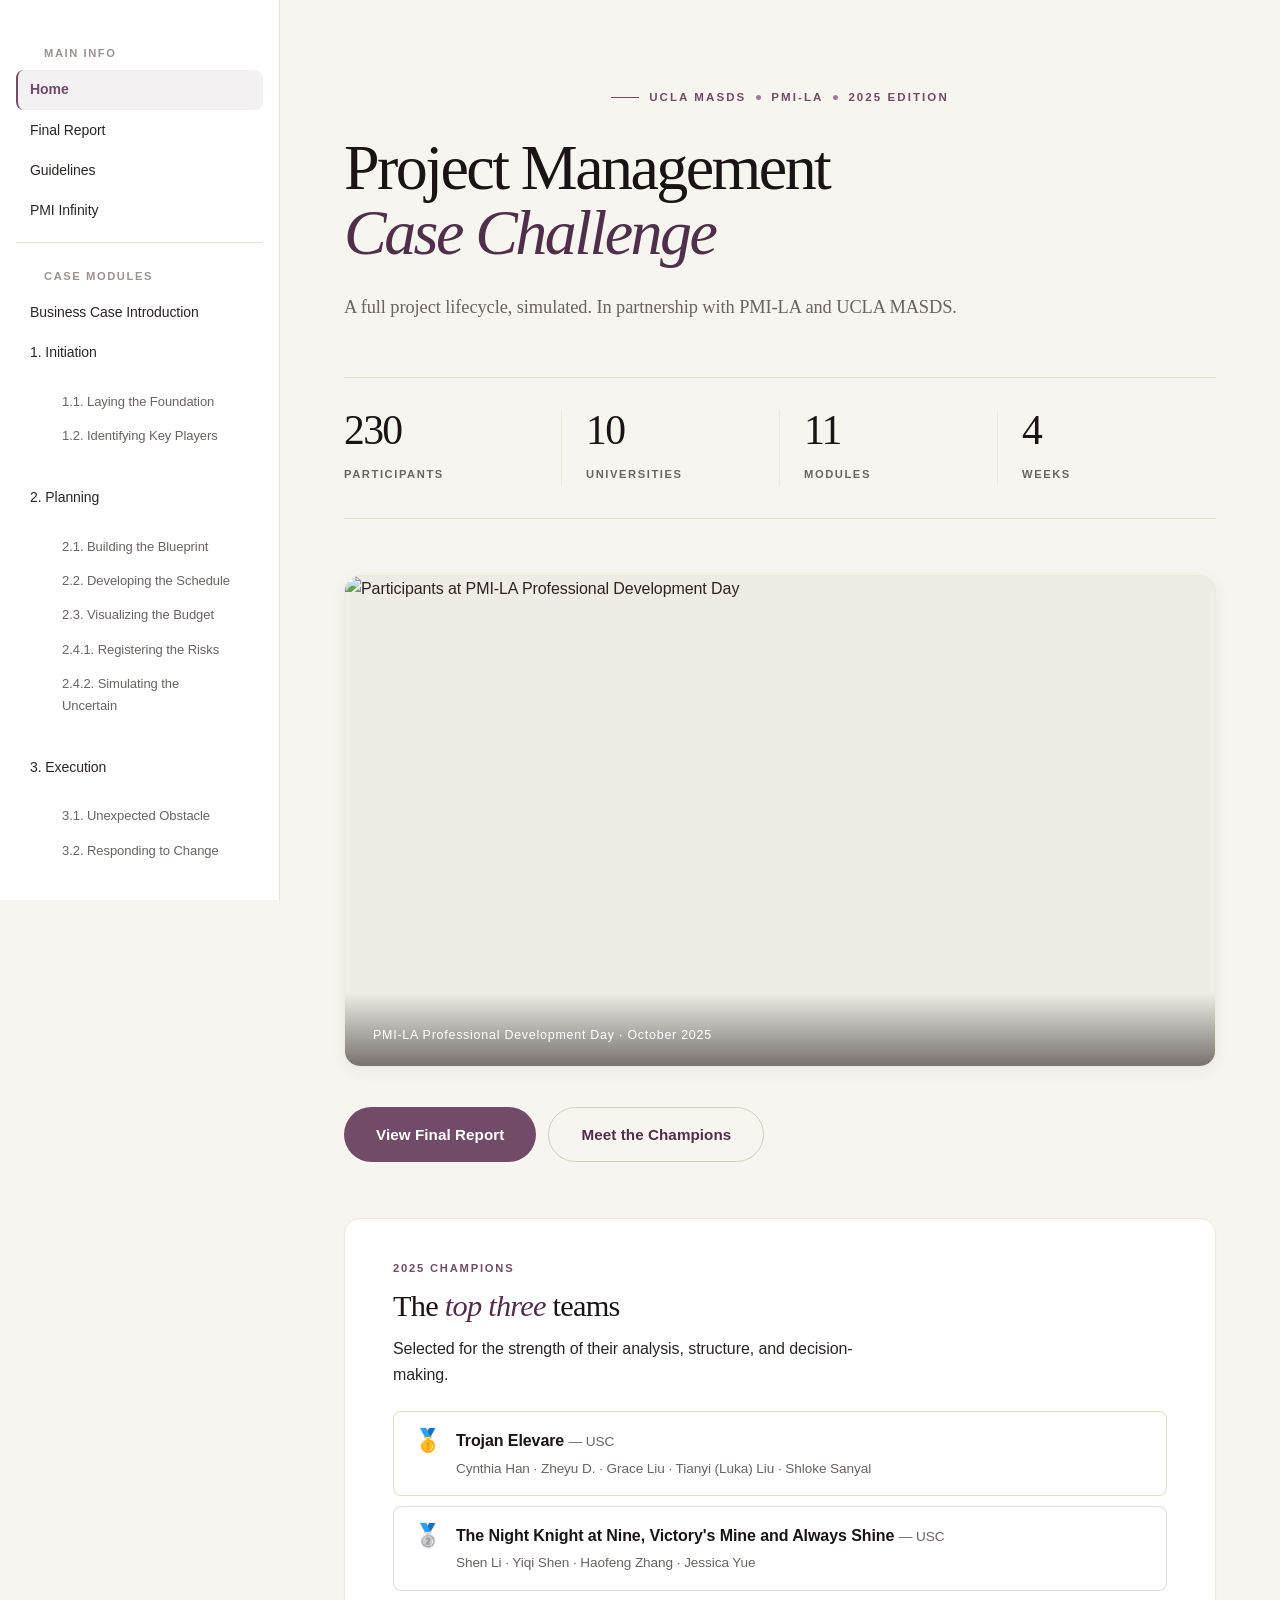
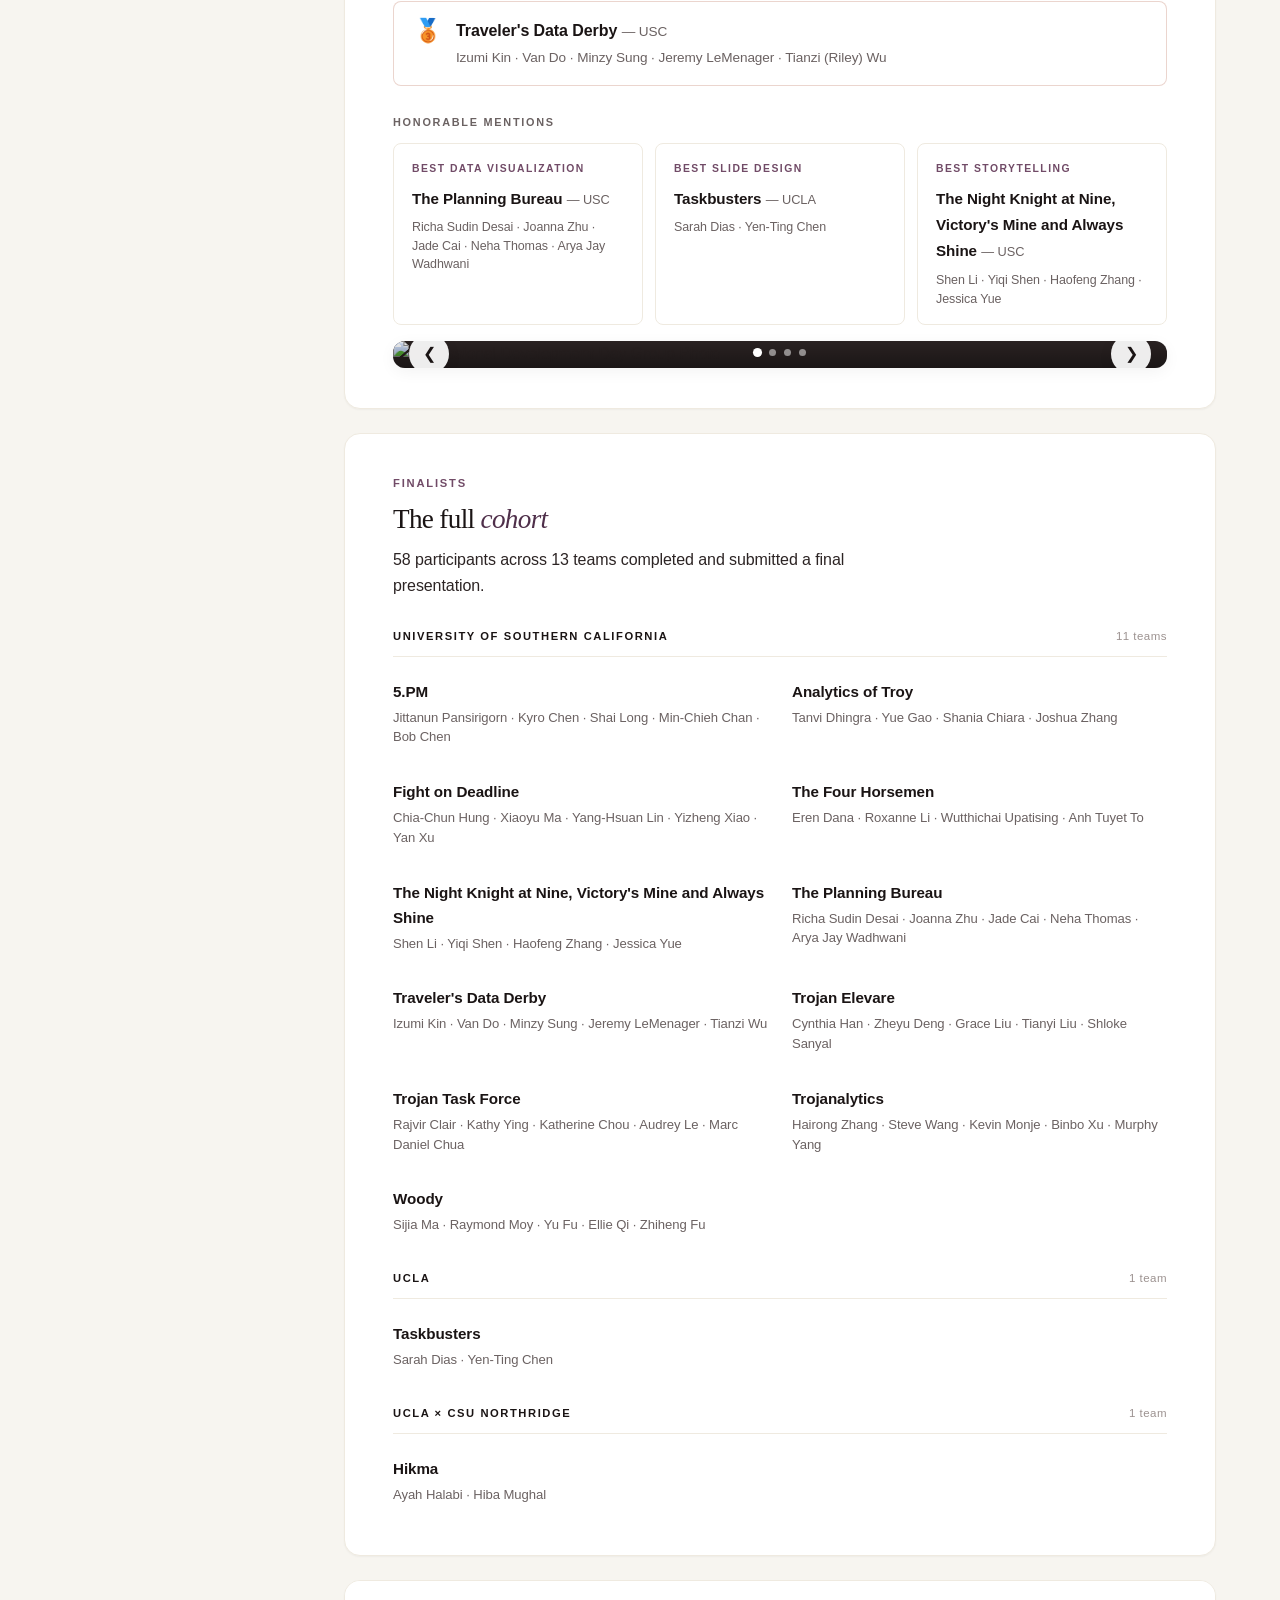
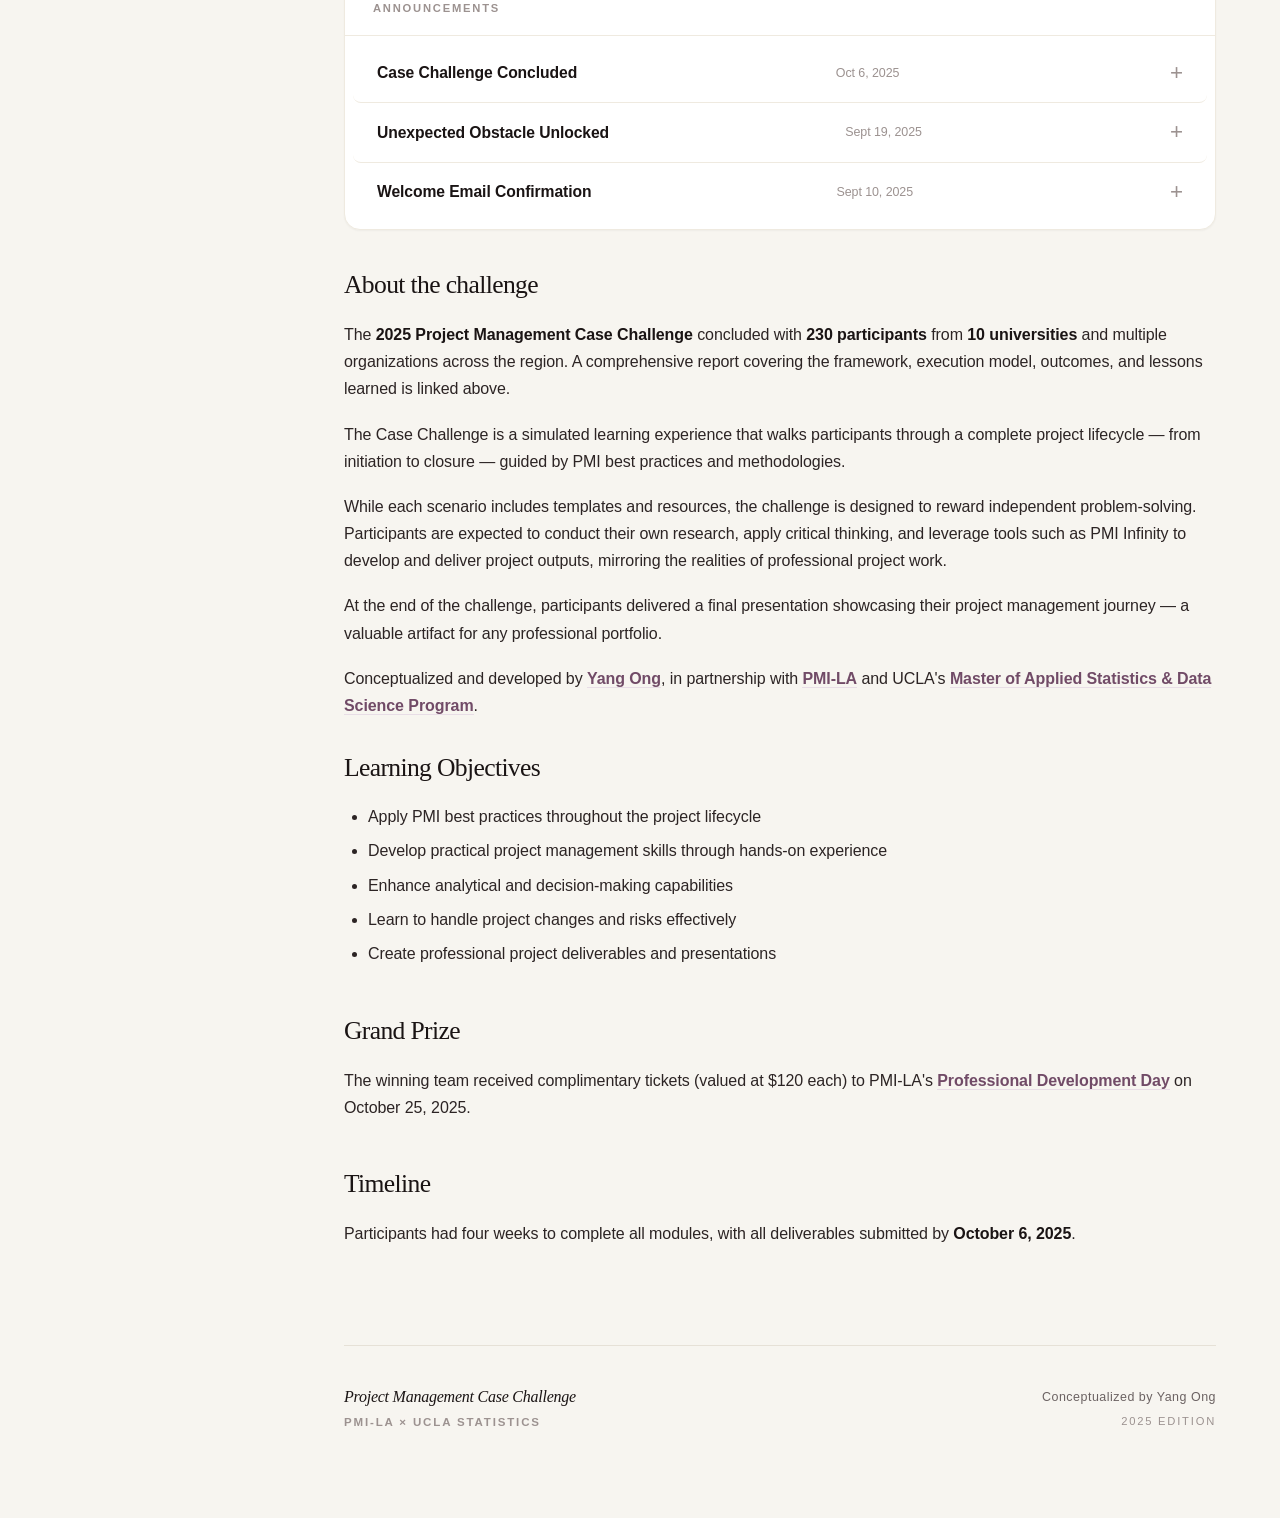
==== commit 0807c911: "Remove dead initializeApp path that referenced undefined helper NavigationManager already loads nav." ====
--- a/index.html
+++ b/index.html
@@ -304,7 +304,7 @@
         </footer>
     </main>
 
-    <script src="navigation.js"></script>
+    <script src="navigation.js?v=2"></script>
     <script src="config.js"></script>
     <script src="countdown.js"></script>
     <script src="announcements.js"></script>
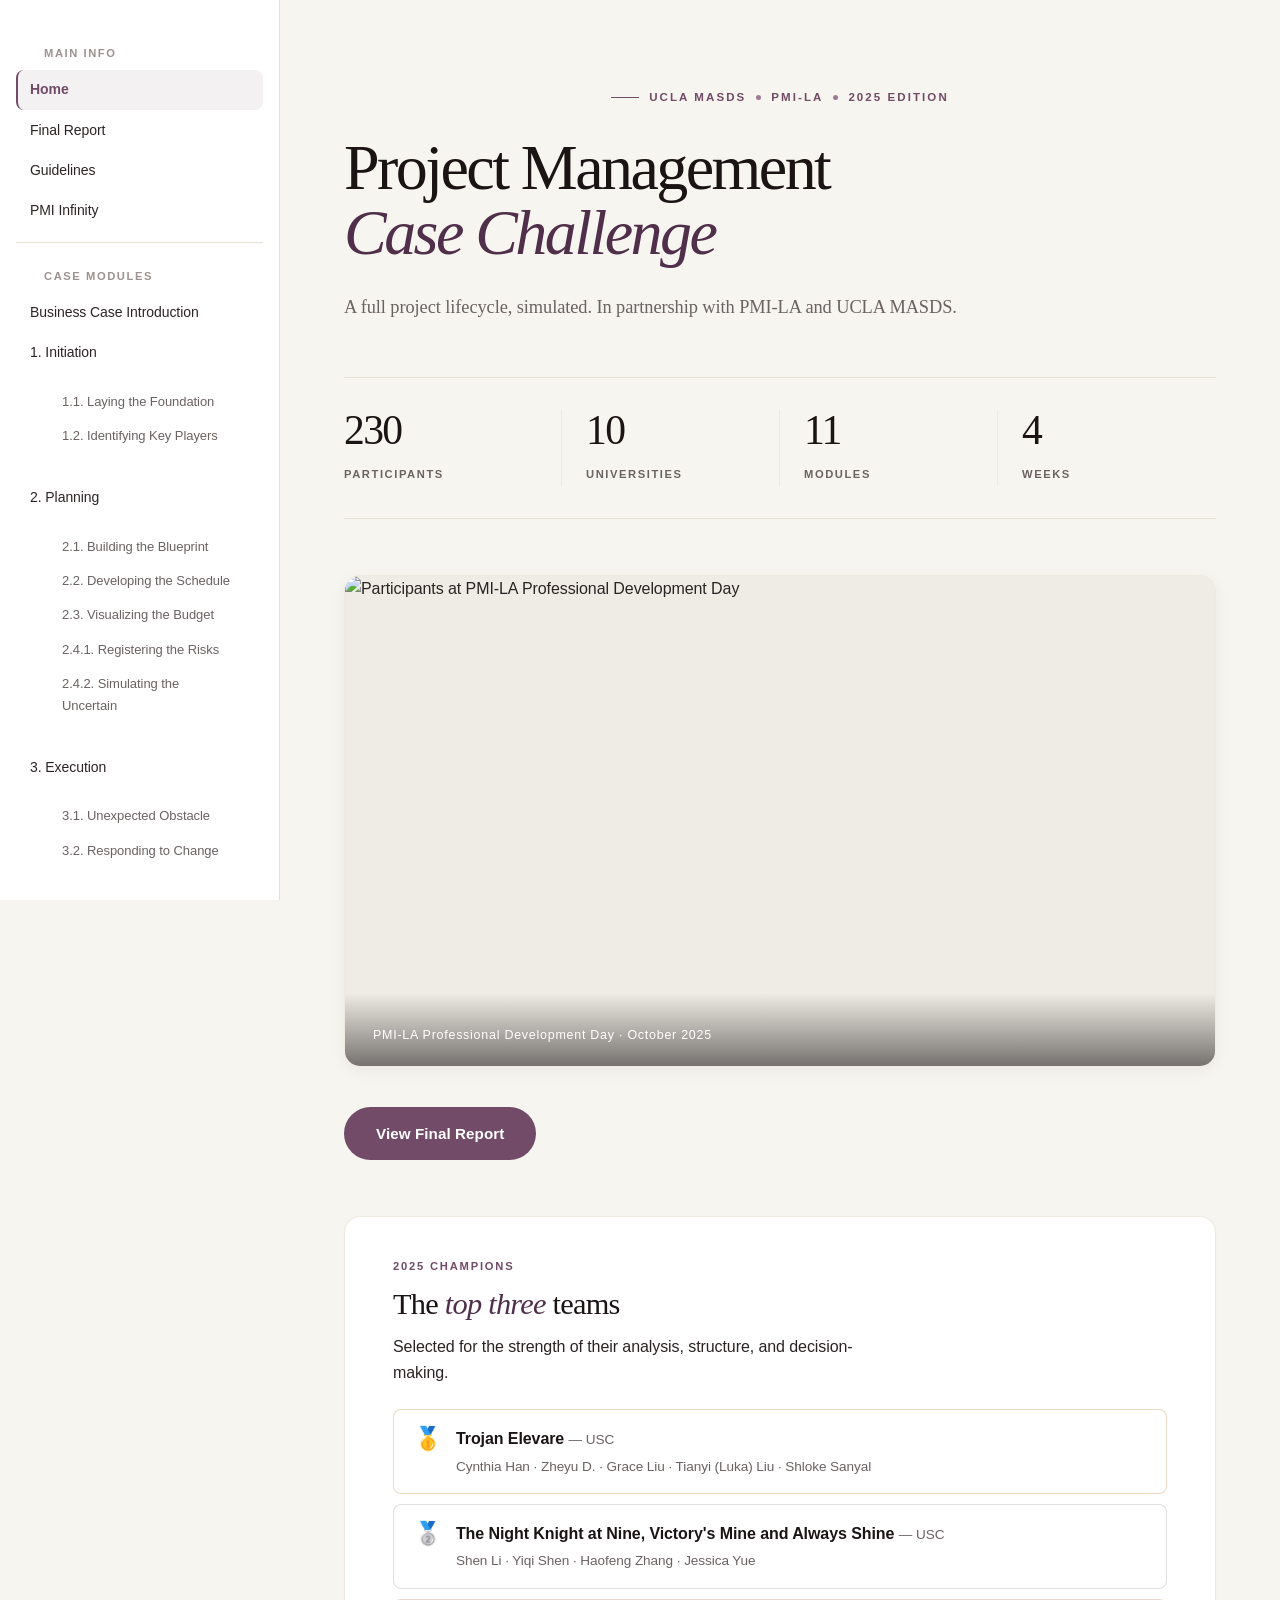
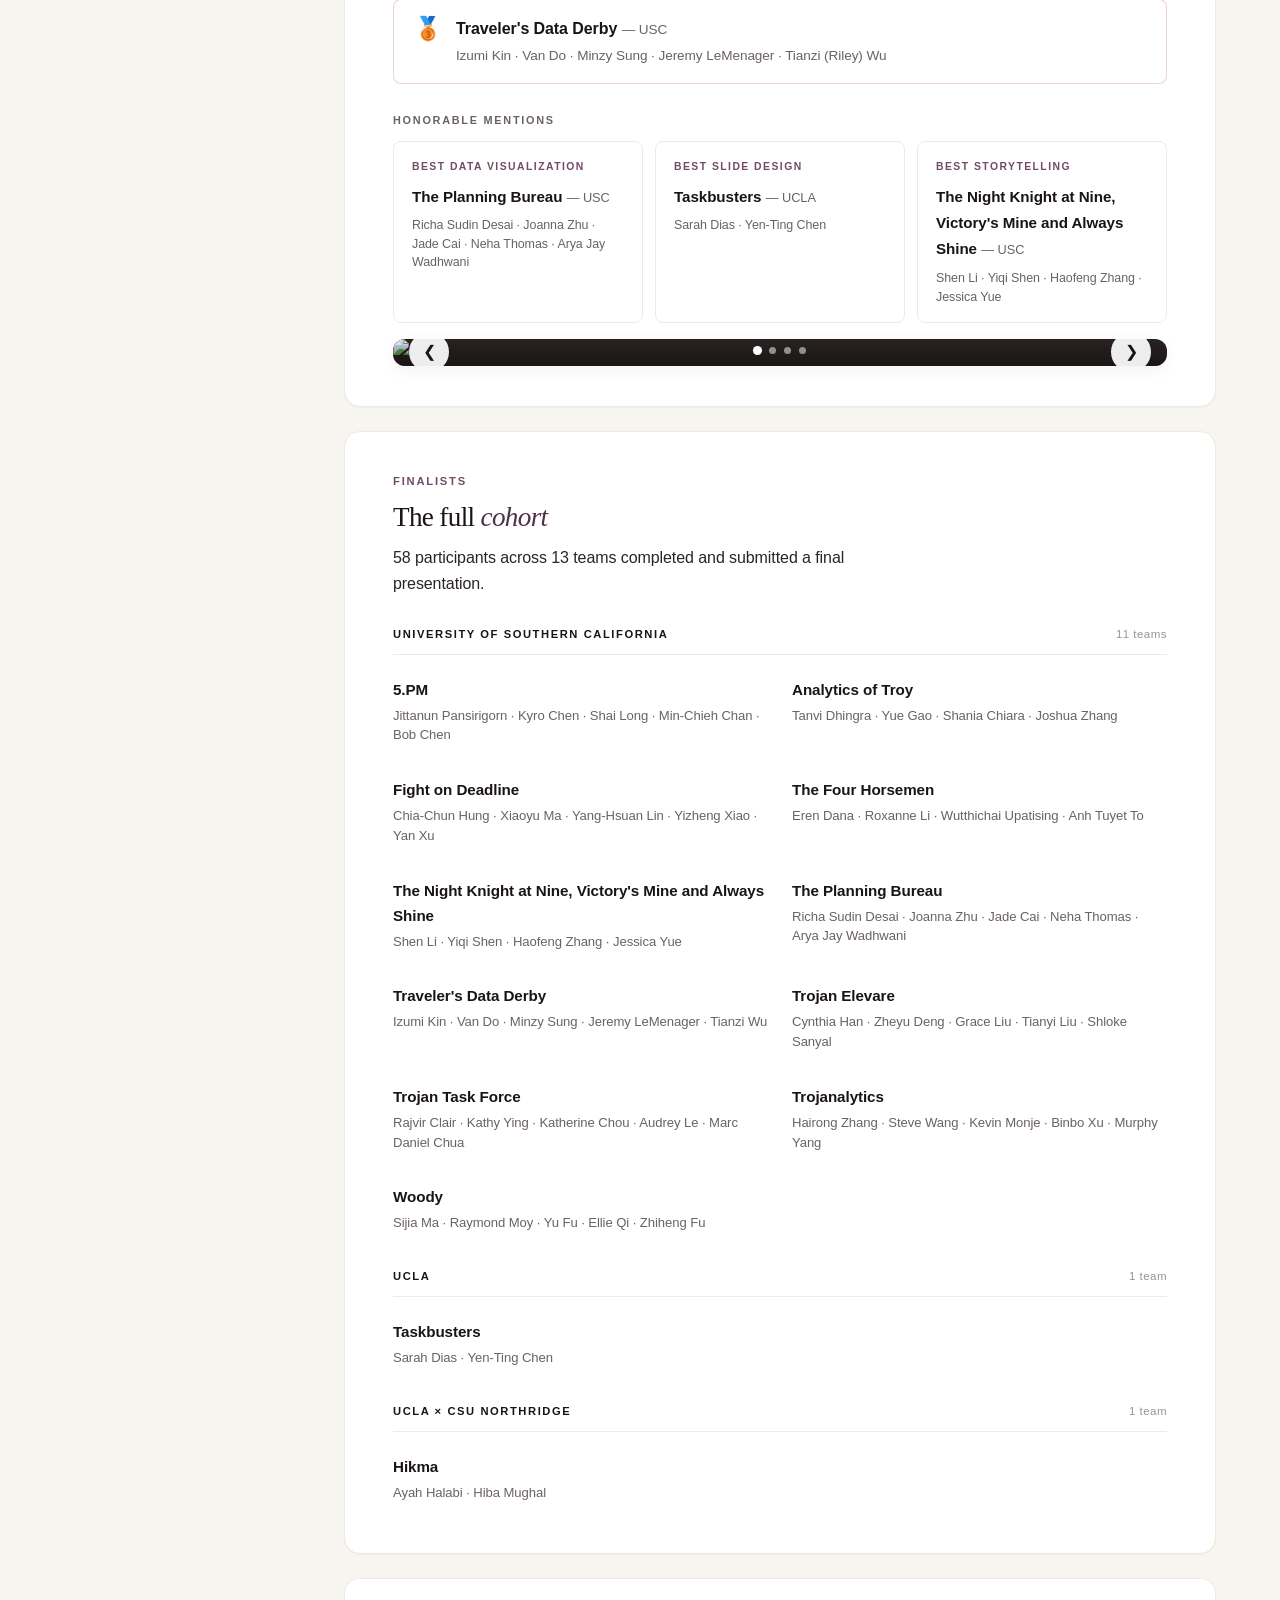
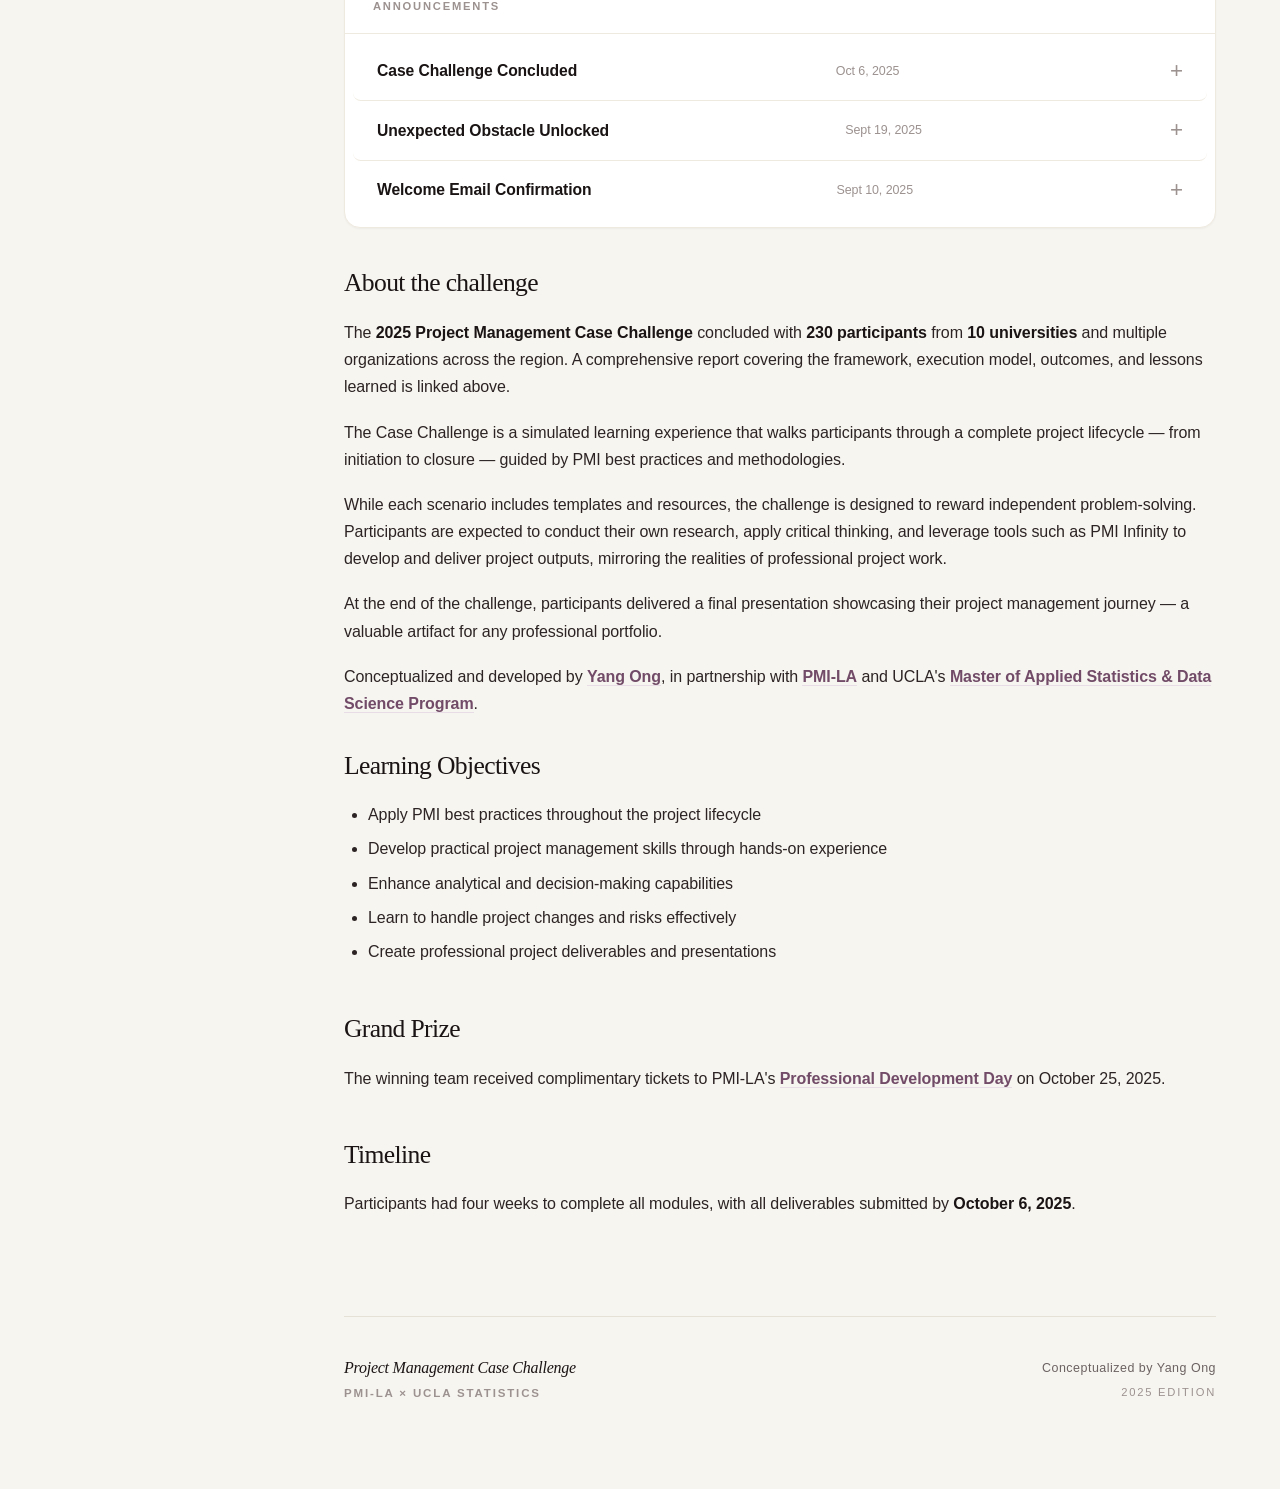
==== commit 654e83f7: "Remove secondary CTA and prize valuation detail Co-Authored-By: Claude Sonnet 4.6 <noreply@anthropic" ====
--- a/index.html
+++ b/index.html
@@ -61,7 +61,6 @@
 
         <div class="hero-cta">
             <a href="report.html" class="button">View Final Report</a>
-            <a href="#champions" class="button secondary">Meet the Champions</a>
         </div>
 
         <section class="champions-feature" id="champions">
@@ -285,7 +284,7 @@
                 </ul>
 
                 <h2>Grand Prize</h2>
-                <p>The winning team received complimentary tickets (valued at $120 each) to PMI-LA's <strong><a href="https://pmi-la.org/calendar?eventId=408" target="_blank">Professional Development Day</a></strong> on October 25, 2025.</p>
+                <p>The winning team received complimentary tickets to PMI-LA's <strong><a href="https://pmi-la.org/calendar?eventId=408" target="_blank">Professional Development Day</a></strong> on October 25, 2025.</p>
 
                 <h2>Timeline</h2>
                 <p>Participants had four weeks to complete all modules, with all deliverables submitted by <strong>October 6, 2025</strong>.</p>
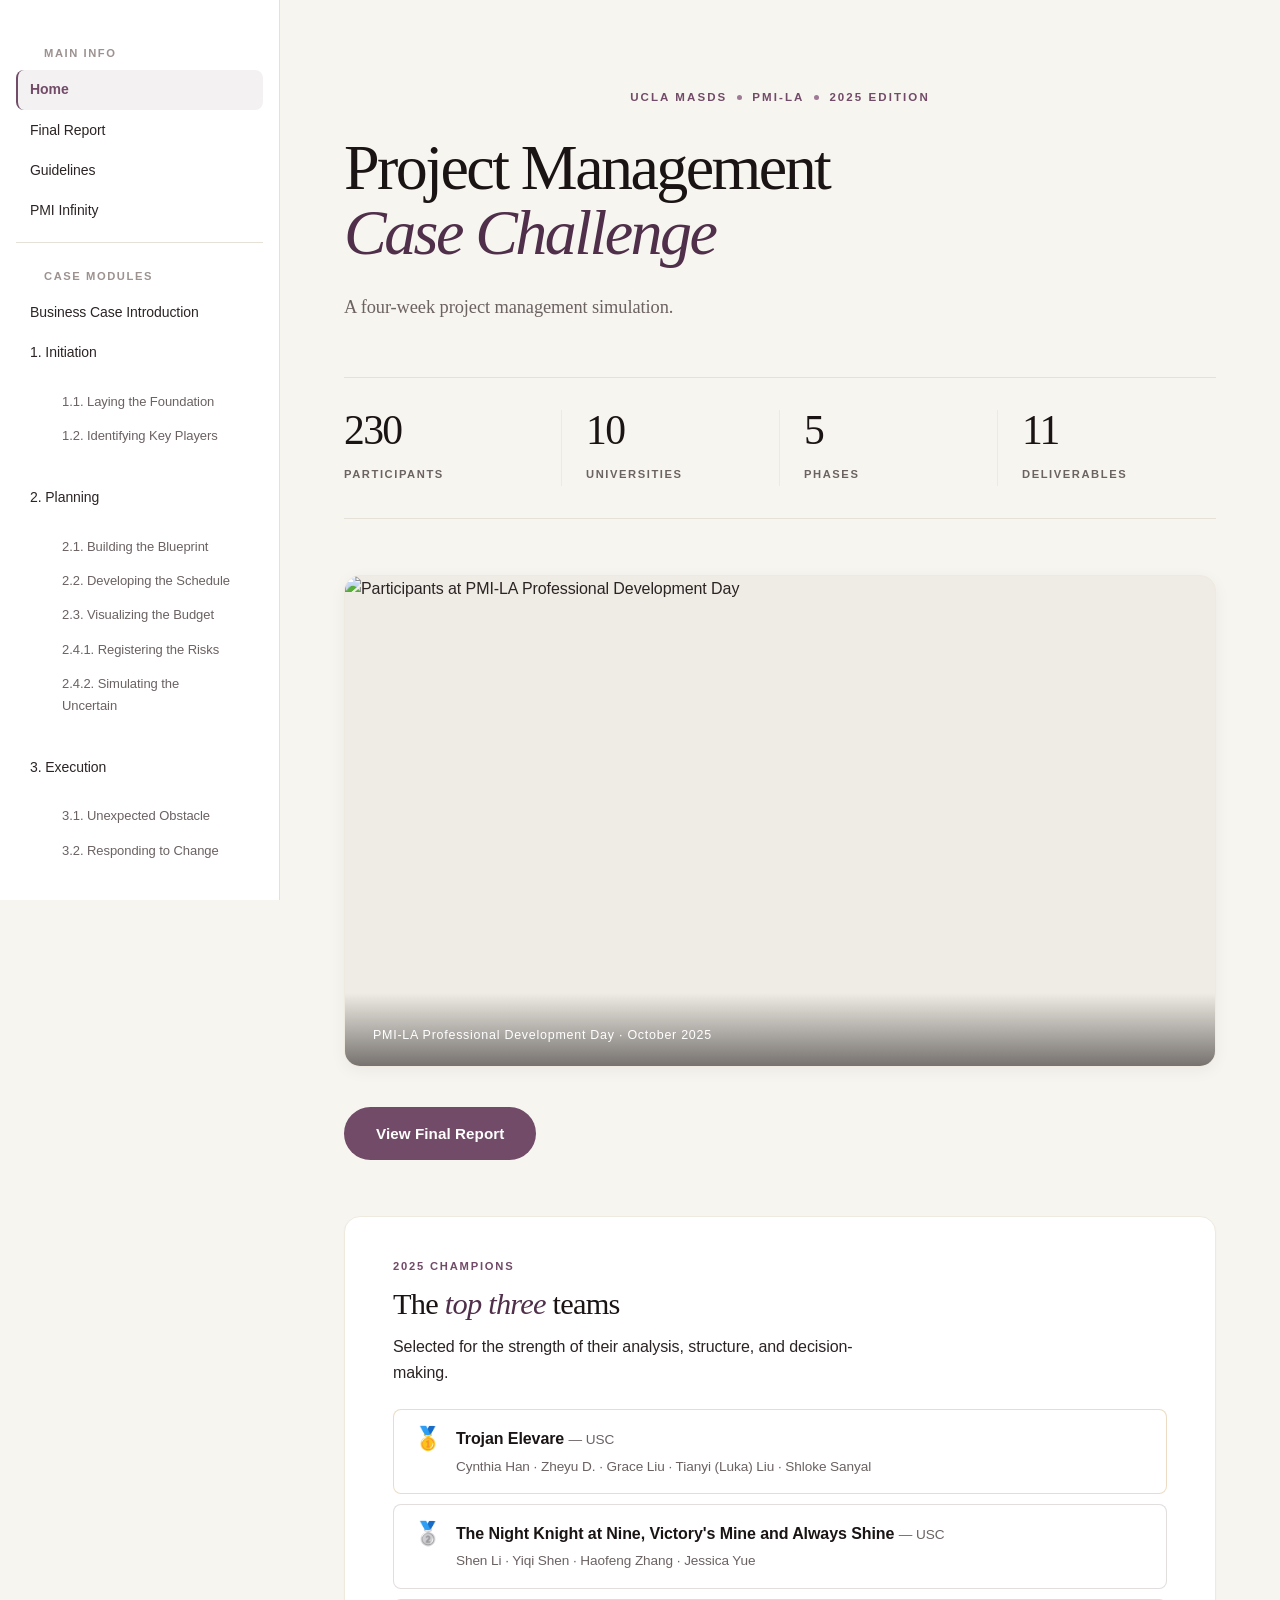
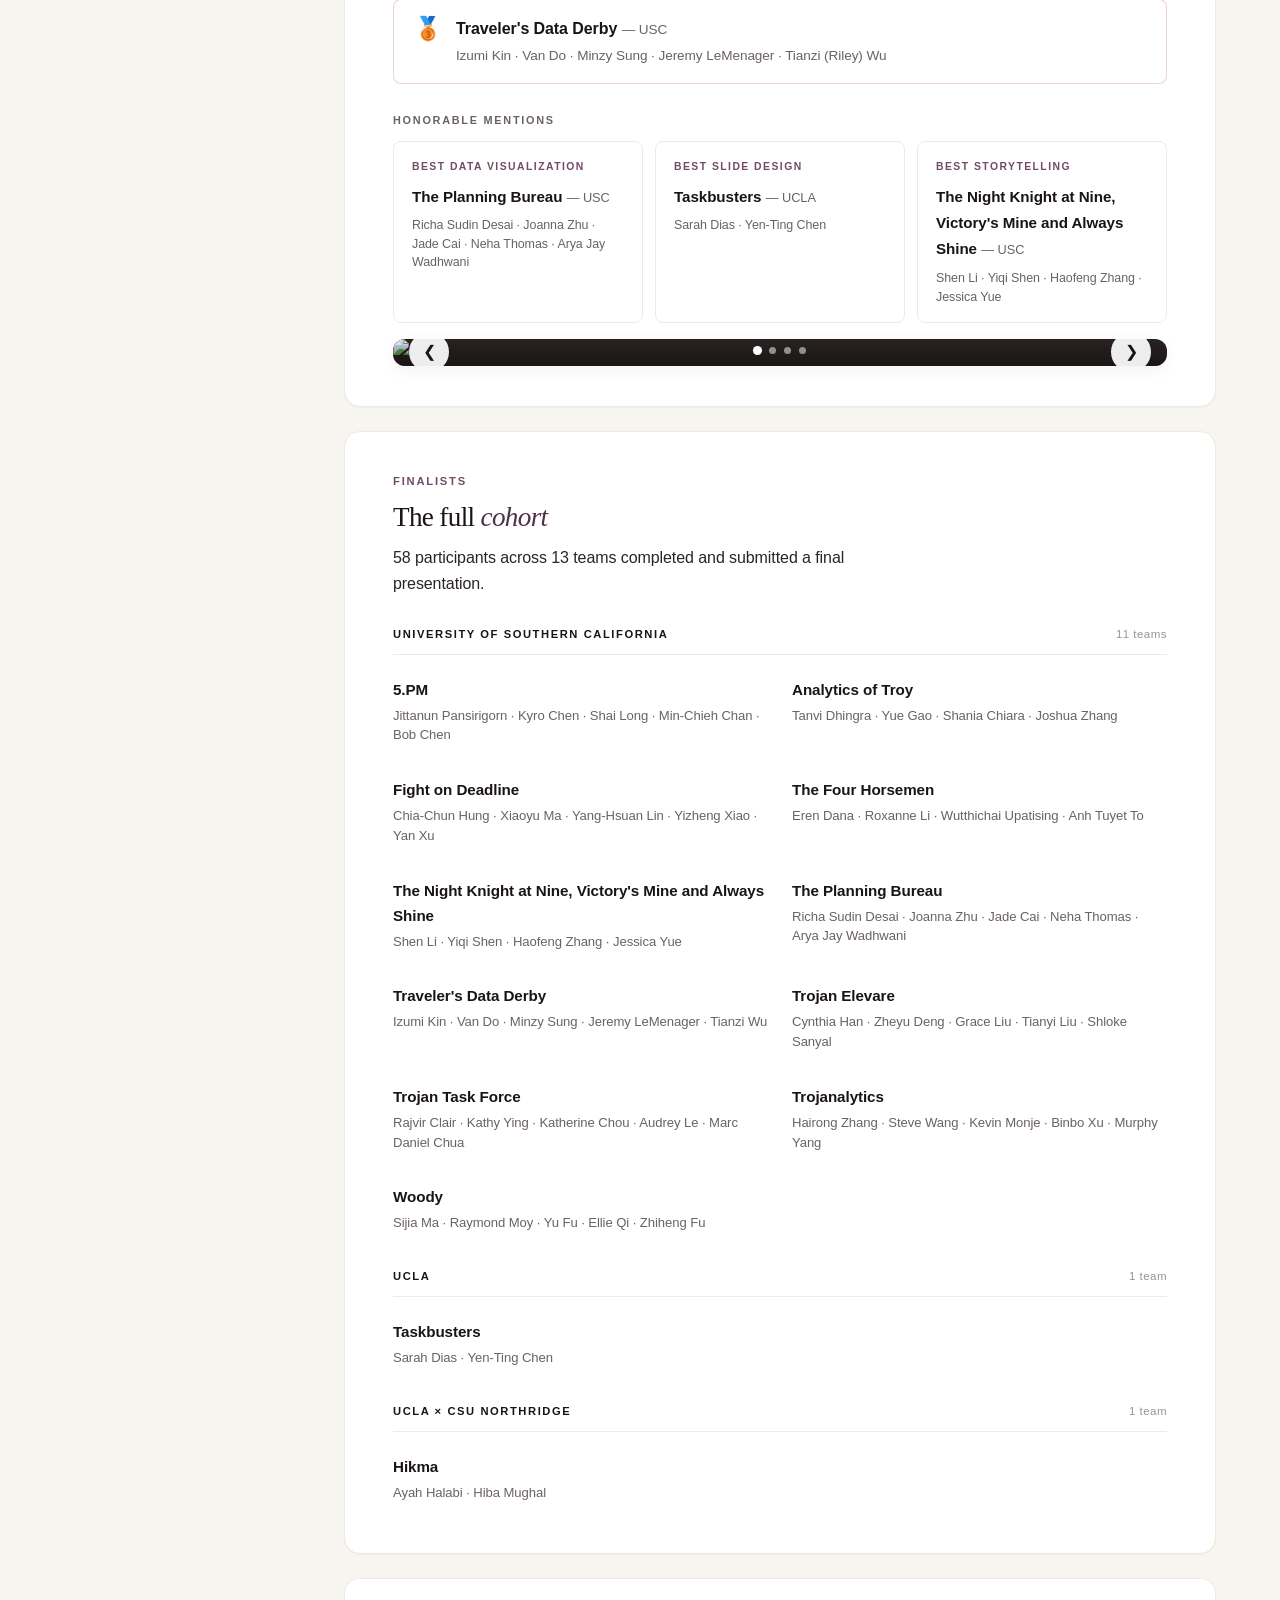
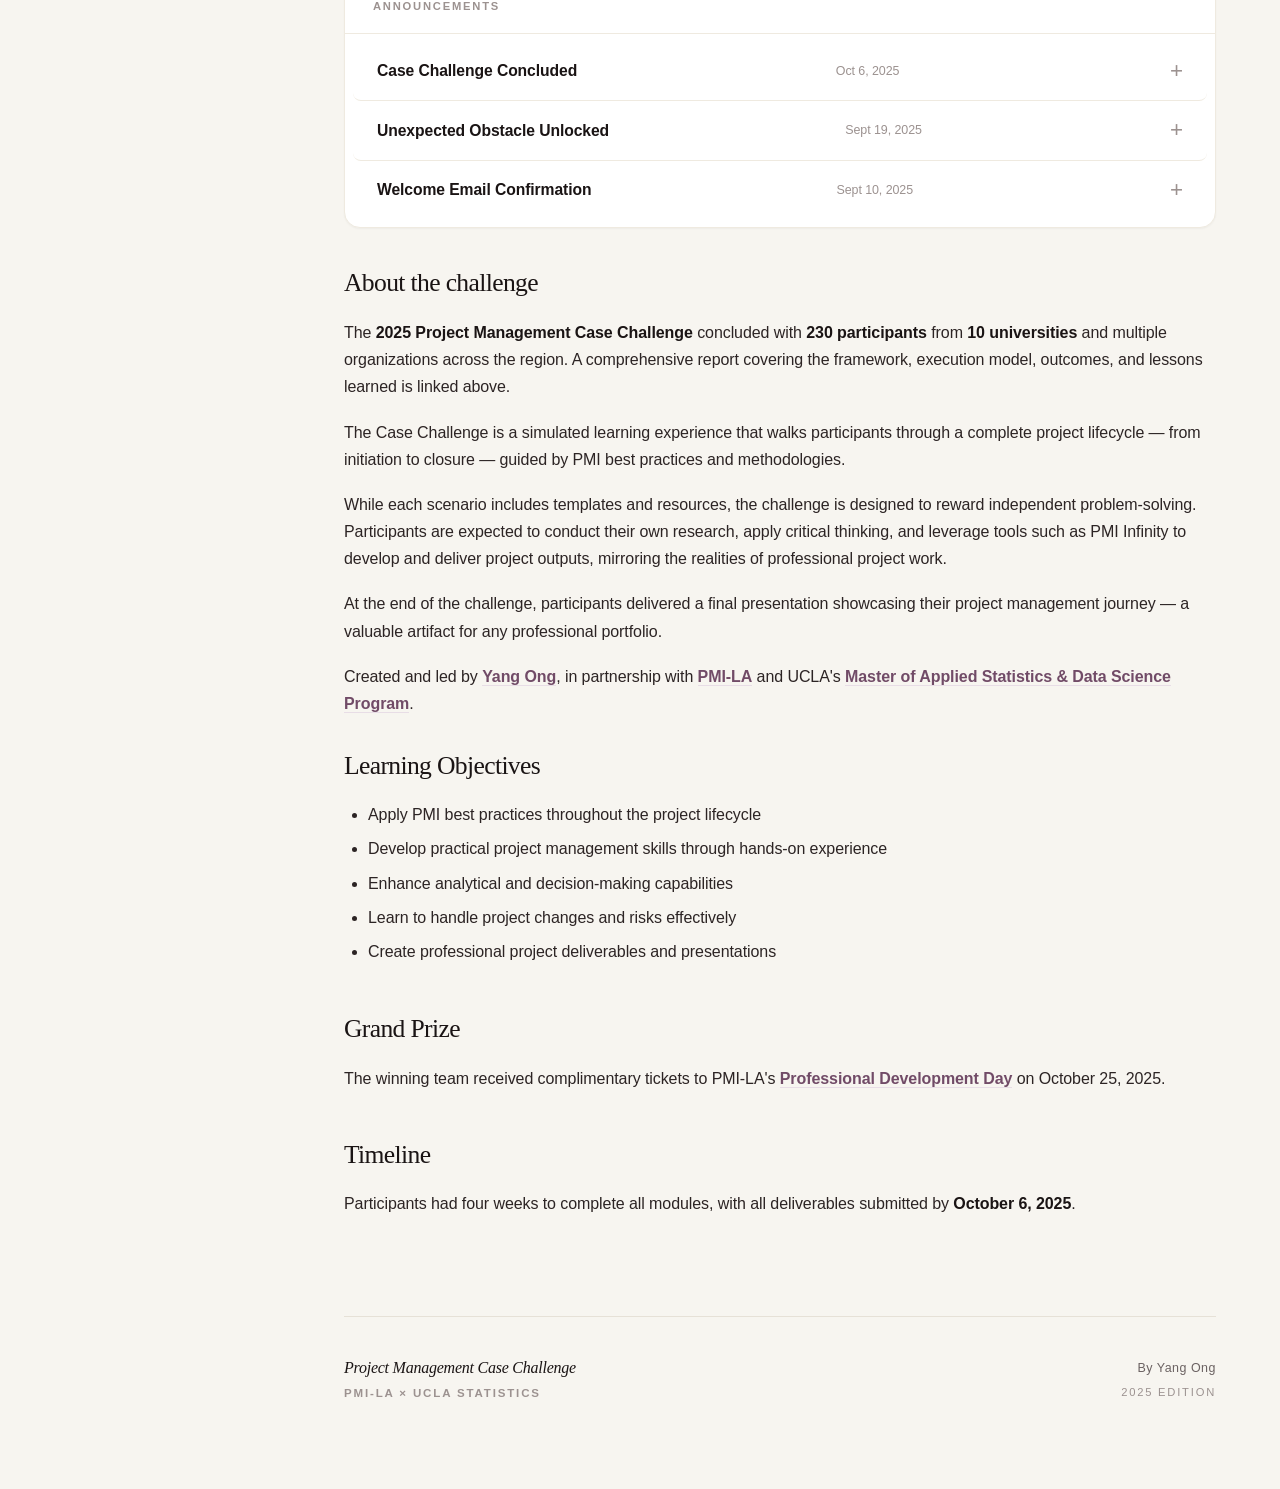
==== commit 3d5031b5: "Refine hero copy, stats, and attribution - Subhead: "A four-week project management simulation." - S" ====
--- a/index.html
+++ b/index.html
@@ -24,7 +24,7 @@
     <meta property="twitter:description" content="Experience the complete project management lifecycle through this comprehensive case study challenge.">
 
     <title>Challenge Portal — Project Management Case Challenge</title>
-    <link rel="stylesheet" href="styles.css?v=premium-light-6">
+    <link rel="stylesheet" href="styles.css?v=premium-light-7">
 </head>
 
 <body>
@@ -33,7 +33,7 @@
     <main class="main-content">
         <div class="eyebrow">UCLA MASDS <span class="dot"></span> PMI-LA <span class="dot"></span> 2025 Edition</div>
         <h1>Project Management<br><em>Case Challenge</em></h1>
-        <h2>A full project lifecycle, simulated. In partnership with PMI-LA and UCLA MASDS.</h2>
+        <h2>A four-week project management simulation.</h2>
 
         <div class="stats-strip">
             <div class="stat">
@@ -45,12 +45,12 @@
                 <span class="stat-label">Universities</span>
             </div>
             <div class="stat">
+                <span class="stat-value">5</span>
+                <span class="stat-label">Phases</span>
+            </div>
+            <div class="stat">
                 <span class="stat-value">11</span>
-                <span class="stat-label">Modules</span>
-            </div>
-            <div class="stat">
-                <span class="stat-value">4</span>
-                <span class="stat-label">Weeks</span>
+                <span class="stat-label">Deliverables</span>
             </div>
         </div>
 
@@ -268,7 +268,7 @@
                 <p>The Case Challenge is a simulated learning experience that walks participants through a complete project lifecycle — from initiation to closure — guided by PMI best practices and methodologies.</p>
                 <p>While each scenario includes templates and resources, the challenge is designed to reward independent problem-solving. Participants are expected to conduct their own research, apply critical thinking, and leverage tools such as PMI Infinity to develop and deliver project outputs, mirroring the realities of professional project work.</p>
                 <p>At the end of the challenge, participants delivered a final presentation showcasing their project management journey — a valuable artifact for any professional portfolio.</p>
-                <p>Conceptualized and developed by <strong><a href="https://www.linkedin.com/in/yang-ong/" target="_blank">Yang Ong</a></strong>, in partnership with <strong><a href="https://pmi-la.org/" target="_blank">PMI-LA</a></strong> and UCLA's <strong><a href="https://master.stat.ucla.edu/" target="_blank">Master of Applied Statistics &amp; Data Science Program</a></strong>.</p>
+                <p>Created and led by <strong><a href="https://www.linkedin.com/in/yang-ong/" target="_blank">Yang Ong</a></strong>, in partnership with <strong><a href="https://pmi-la.org/" target="_blank">PMI-LA</a></strong> and UCLA's <strong><a href="https://master.stat.ucla.edu/" target="_blank">Master of Applied Statistics &amp; Data Science Program</a></strong>.</p>
             </div>
         </section>
 
@@ -297,7 +297,7 @@
                 <span>PMI-LA × UCLA Statistics</span>
             </div>
             <div class="footer-meta">
-                Conceptualized by Yang Ong
+                By Yang Ong
                 <span>2025 Edition</span>
             </div>
         </footer>
--- a/styles.css
+++ b/styles.css
@@ -1044,13 +1044,6 @@
   padding: 0;
 }
 
-.eyebrow::before {
-  content: '';
-  width: 28px;
-  height: 1px;
-  background: var(--accent);
-  display: inline-block;
-}
 
 .eyebrow .dot {
   width: 5px; height: 5px; border-radius: 50%;
